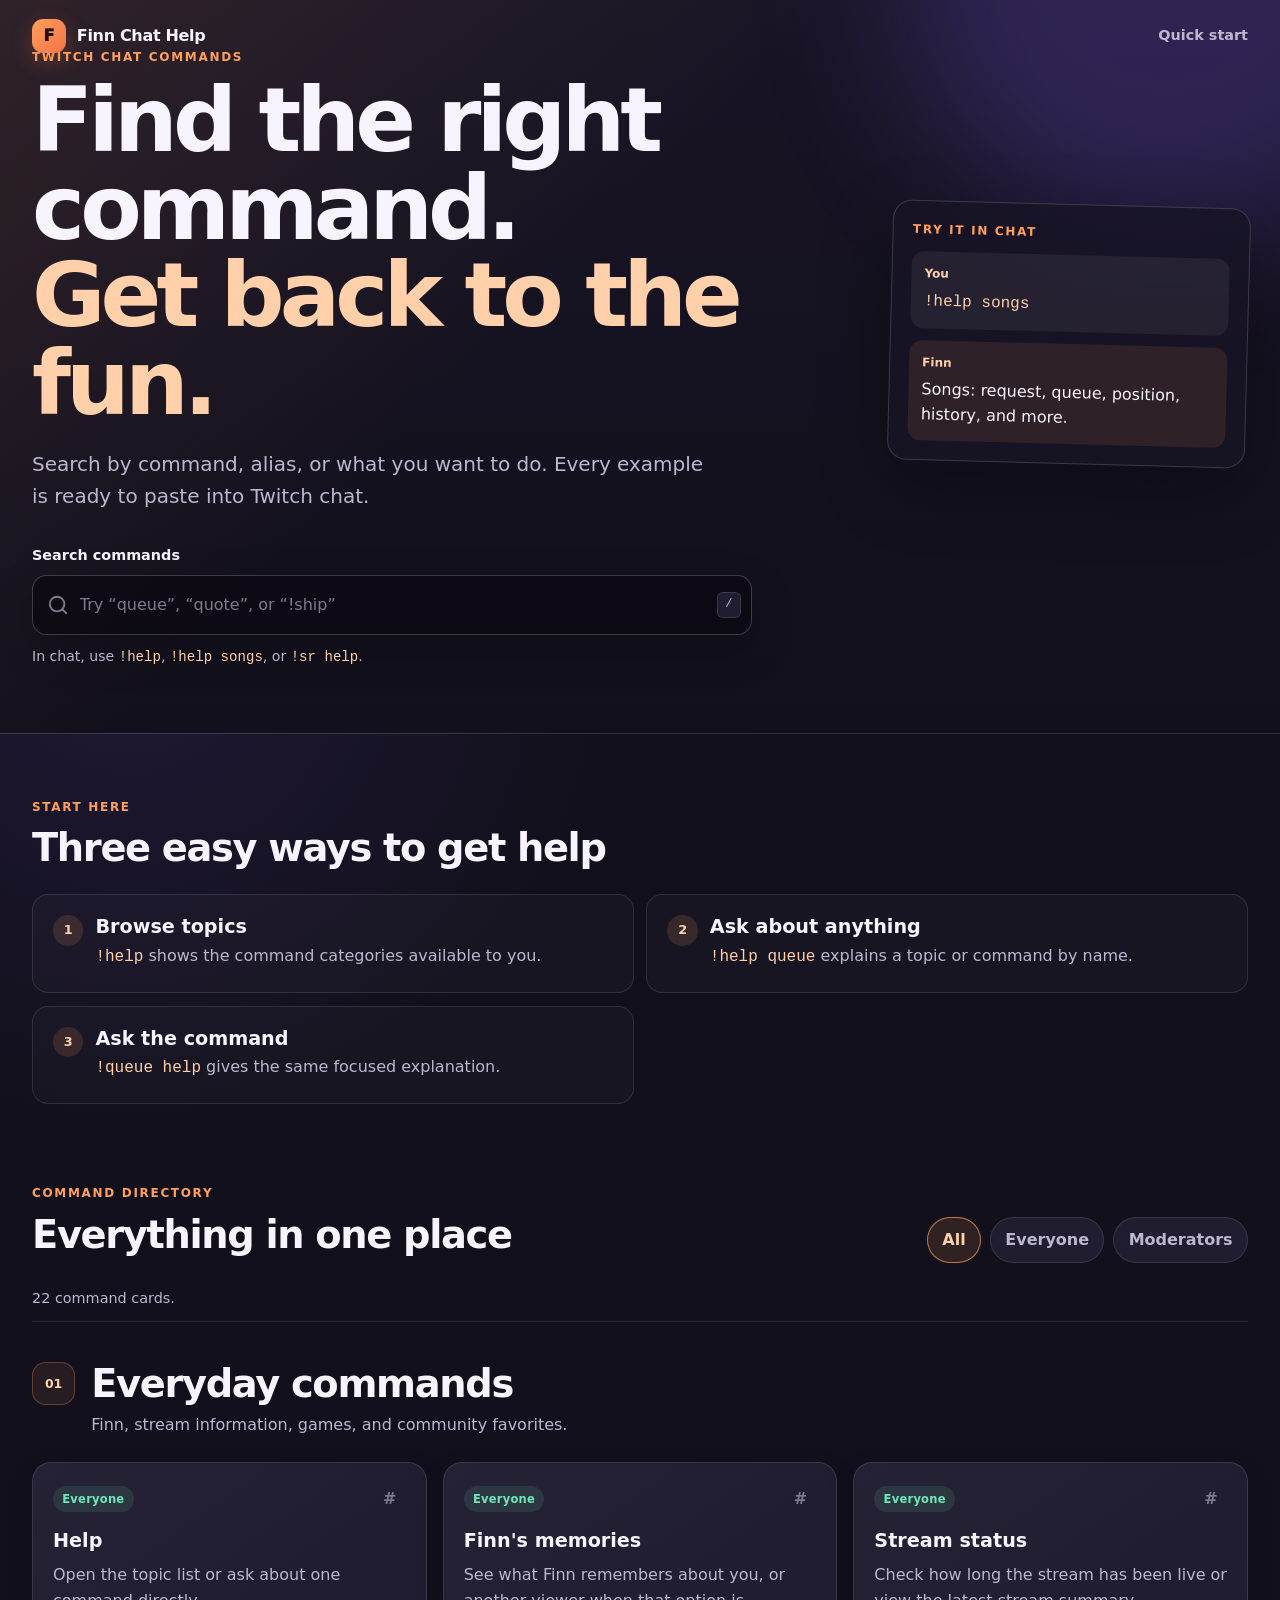
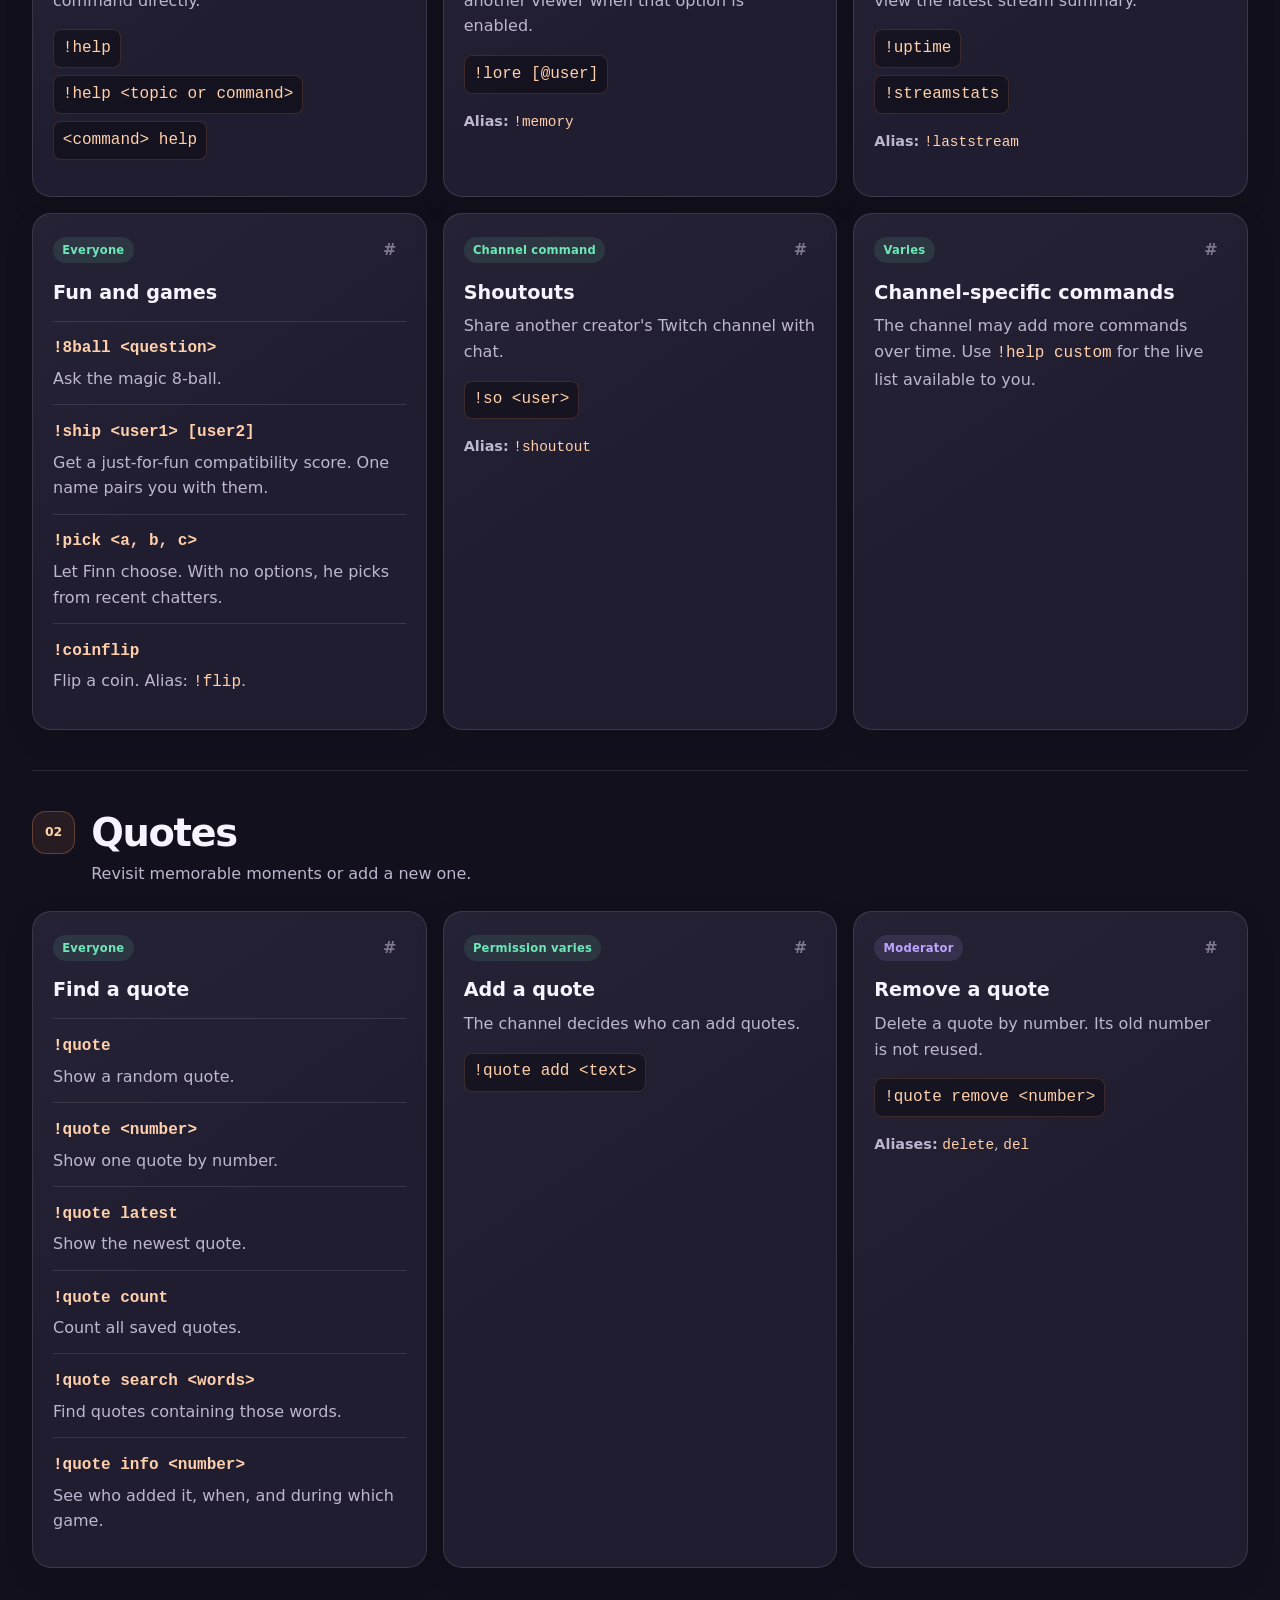
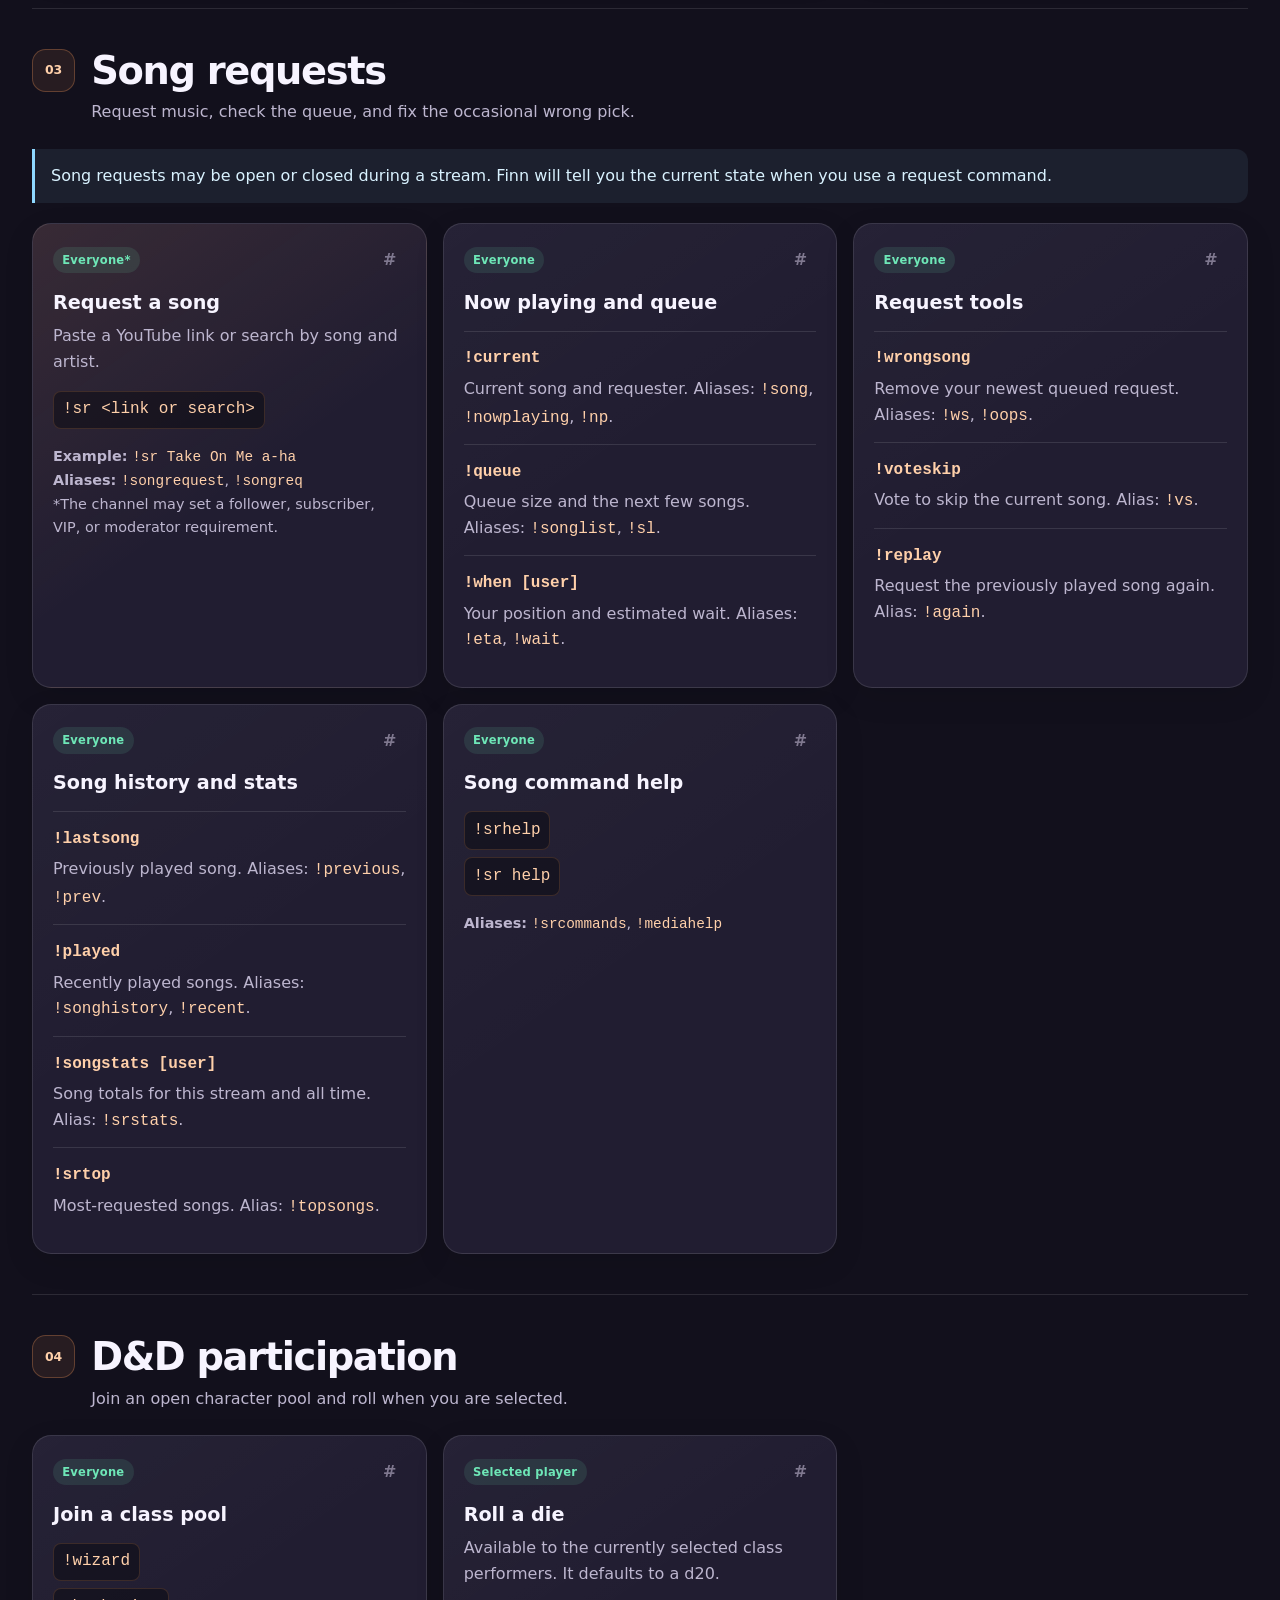
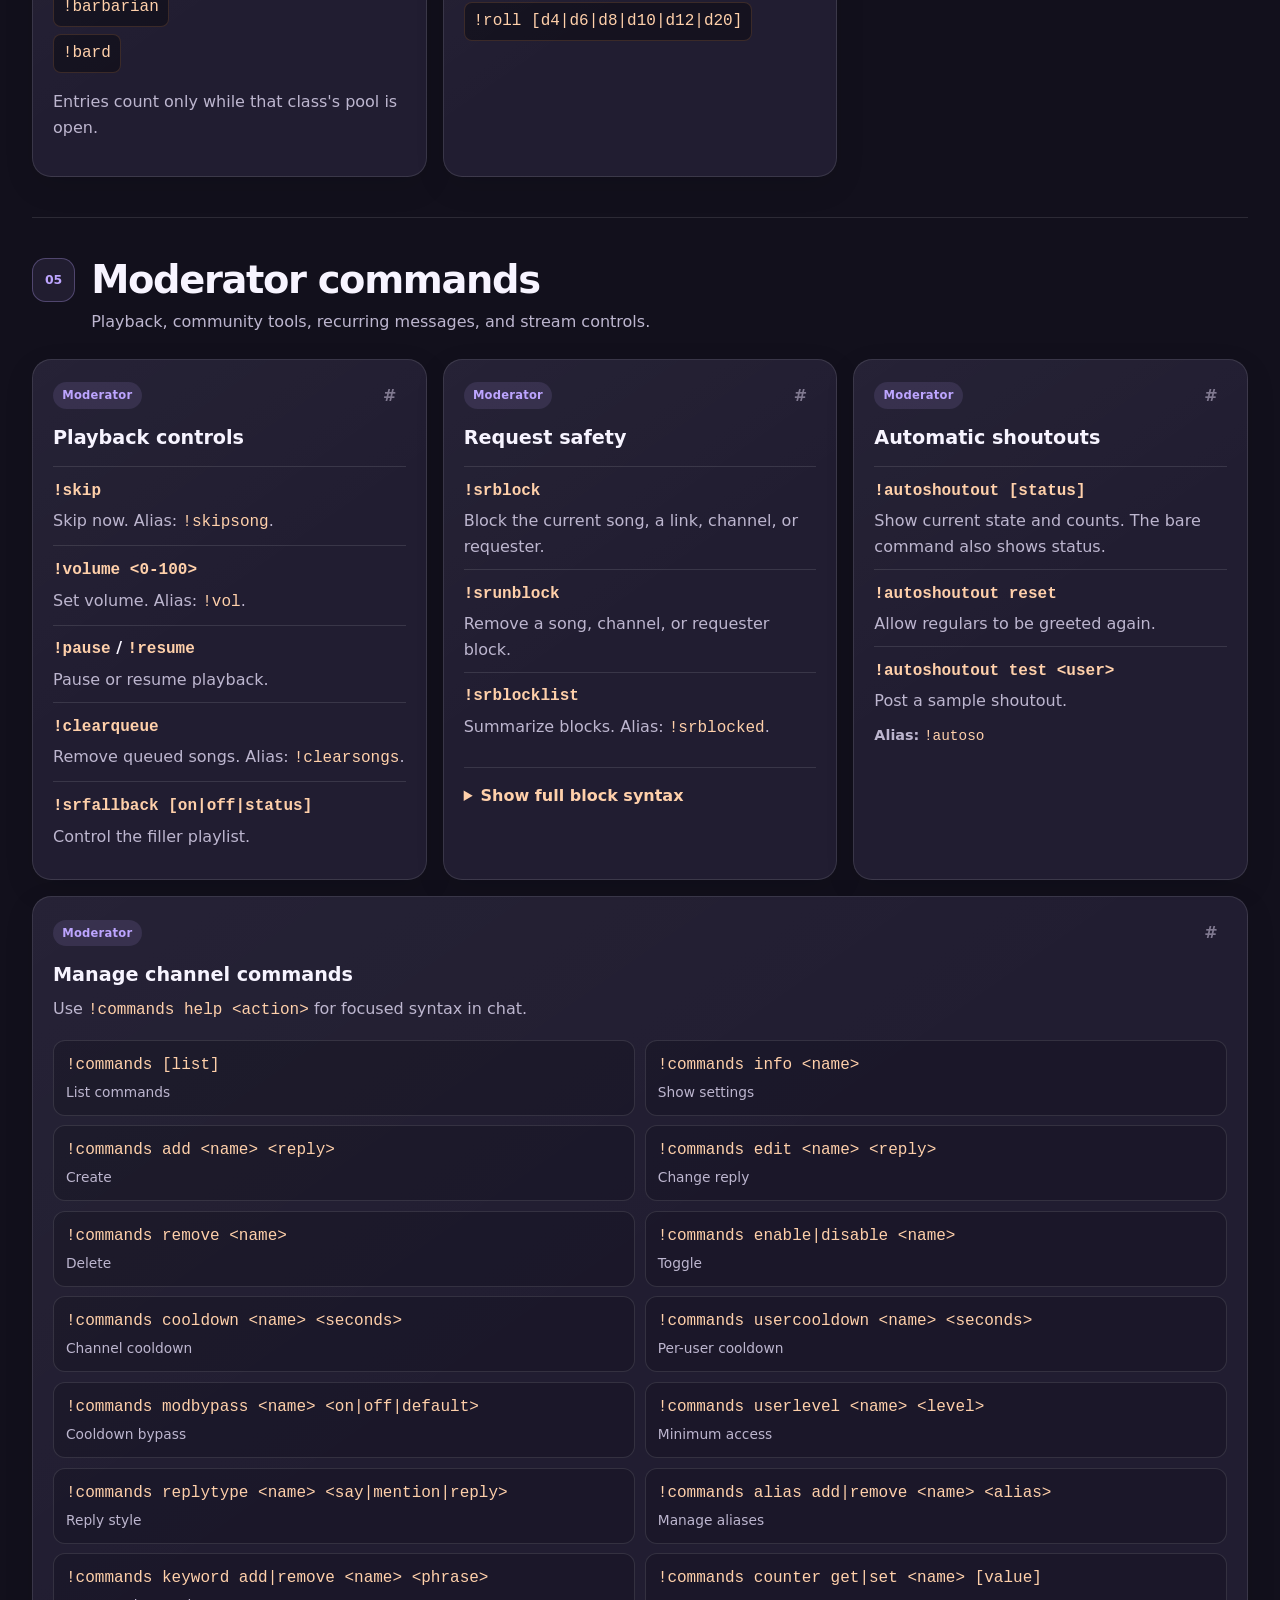
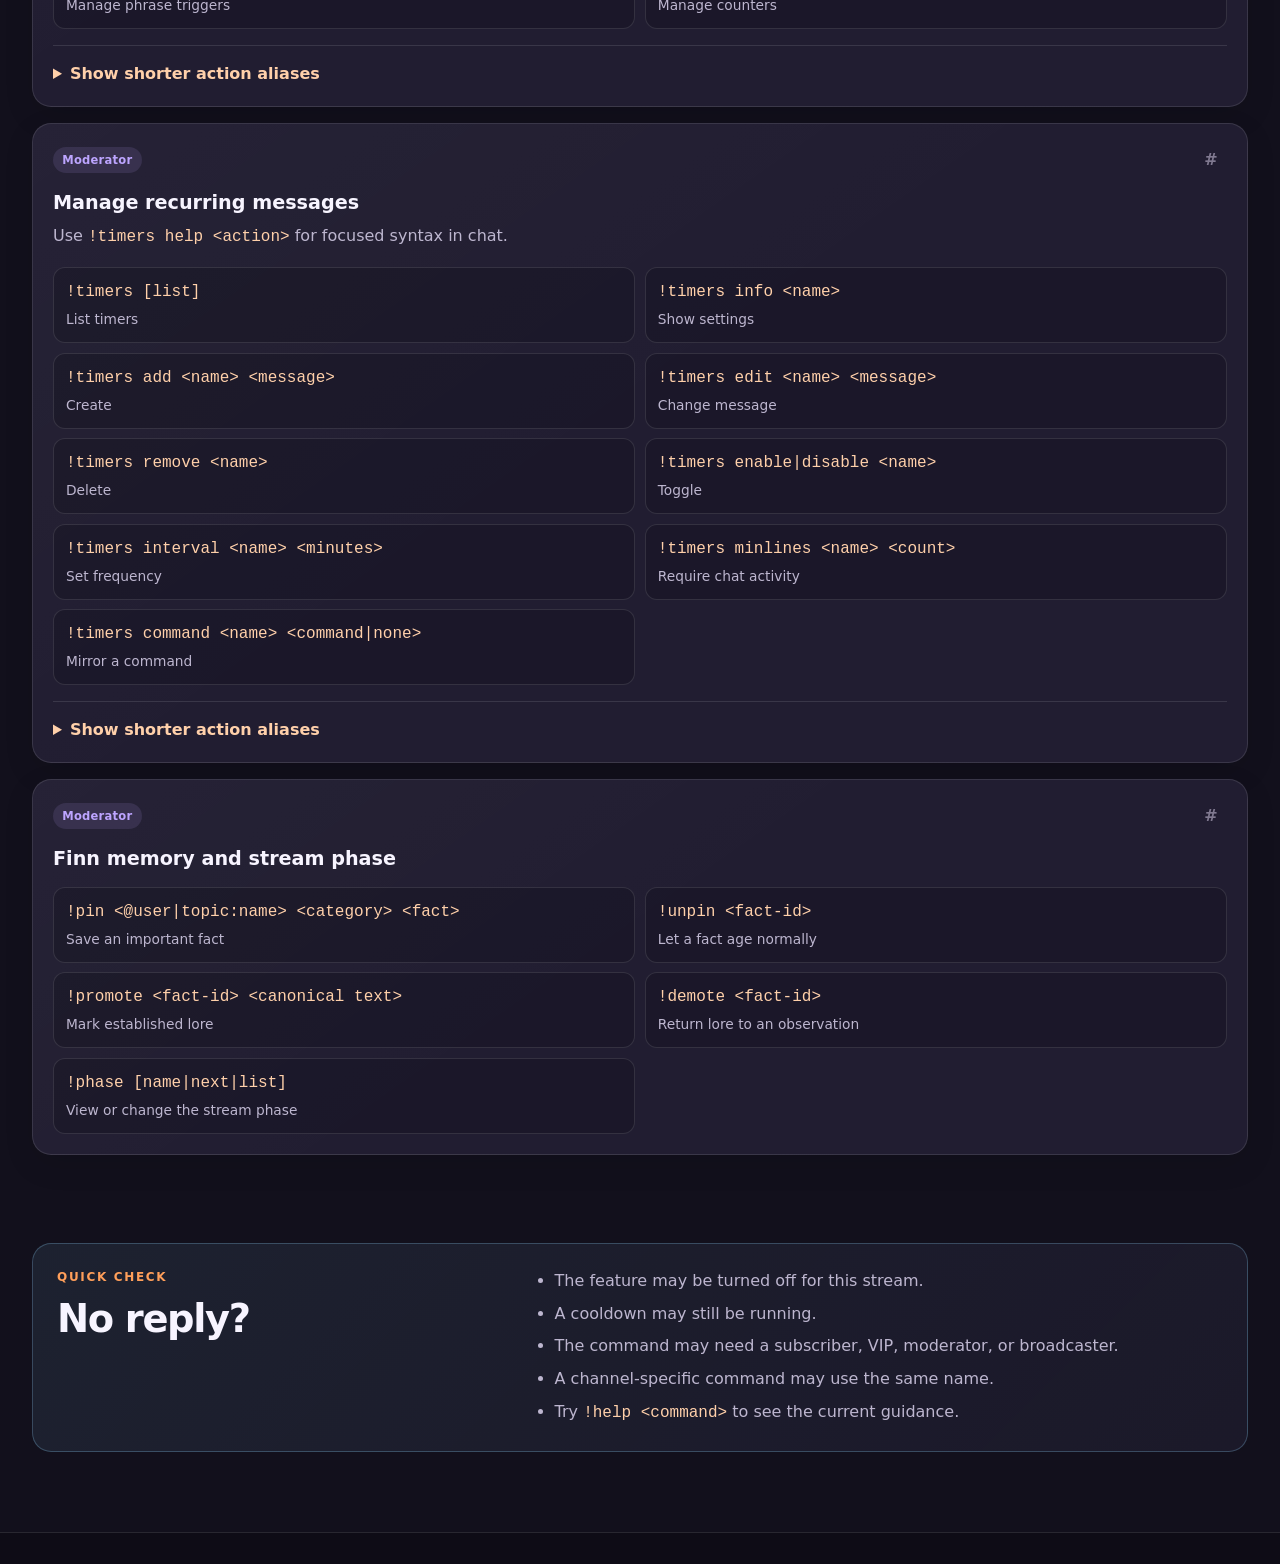
==== index.html @ 07a27120 "Launch public Finn chat help" ====
<!doctype html>
<html lang="en">
<head>
  <meta charset="utf-8">
  <meta name="viewport" content="width=device-width, initial-scale=1">
  <meta name="description" content="A friendly, searchable guide to Finn's Twitch chat commands.">
  <meta name="theme-color" content="#12101c">
  <meta name="referrer" content="no-referrer">
  <meta http-equiv="Content-Security-Policy" content="default-src 'self'; script-src 'self'; style-src 'self'; img-src 'self' data:; connect-src 'none'; font-src 'self'; object-src 'none'; base-uri 'none'; form-action 'none';">
  <title>Finn Chat Command Guide</title>
  <link rel="stylesheet" href="styles.css">
  <script src="app.js" defer></script>
</head>
<body>
  <a class="skip-link" href="#command-guide">Skip to the command guide</a>

  <header class="site-header">
    <div class="header-glow" aria-hidden="true"></div>
    <div class="shell hero">
      <nav class="topbar" aria-label="Primary navigation">
        <a class="brand" href="#top" aria-label="Finn Chat Help home">
          <span class="brand-mark" aria-hidden="true">F</span>
          <span>Finn Chat Help</span>
        </a>
        <a class="nav-link" href="#quick-start">Quick start</a>
      </nav>

      <div class="hero-copy" id="top">
        <p class="eyebrow">TWITCH CHAT COMMANDS</p>
        <h1>Find the right command.<br><span>Get back to the fun.</span></h1>
        <p class="hero-intro">
          Search by command, alias, or what you want to do. Every example is
          ready to paste into Twitch chat.
        </p>

        <div class="search-panel" role="search">
          <label for="command-search">Search commands</label>
          <div class="search-box">
            <svg aria-hidden="true" viewBox="0 0 24 24" width="22" height="22">
              <path d="m21 21-4.35-4.35m2.35-5.65a8 8 0 1 1-16 0 8 8 0 0 1 16 0Z"></path>
            </svg>
            <input
              id="command-search"
              type="search"
              autocomplete="off"
              spellcheck="false"
              placeholder="Try “queue”, “quote”, or “!ship”"
            >
            <kbd aria-hidden="true">/</kbd>
          </div>
          <p class="search-hint">
            In chat, use <code>!help</code>, <code>!help songs</code>, or
            <code>!sr help</code>.
          </p>
        </div>
      </div>

      <div class="hero-card" aria-label="Quick command example">
        <p class="hero-card-label">TRY IT IN CHAT</p>
        <div class="chat-bubble">
          <span class="chat-name">You</span>
          <code>!help songs</code>
        </div>
        <div class="chat-bubble bot">
          <span class="chat-name">Finn</span>
          <span>Songs: request, queue, position, history, and more.</span>
        </div>
      </div>
    </div>
  </header>

  <main id="command-guide" class="shell">
    <section class="quick-start" id="quick-start" aria-labelledby="quick-start-title">
      <div>
        <p class="section-kicker">START HERE</p>
        <h2 id="quick-start-title">Three easy ways to get help</h2>
      </div>
      <div class="quick-grid">
        <article>
          <span class="step">1</span>
          <h3>Browse topics</h3>
          <p><code>!help</code> shows the command categories available to you.</p>
        </article>
        <article>
          <span class="step">2</span>
          <h3>Ask about anything</h3>
          <p><code>!help queue</code> explains a topic or command by name.</p>
        </article>
        <article>
          <span class="step">3</span>
          <h3>Ask the command</h3>
          <p><code>!queue help</code> gives the same focused explanation.</p>
        </article>
      </div>
    </section>

    <section class="guide-toolbar" aria-labelledby="all-commands-title">
      <div>
        <p class="section-kicker">COMMAND DIRECTORY</p>
        <h2 id="all-commands-title">Everything in one place</h2>
      </div>
      <div class="filters" role="group" aria-label="Filter commands by access level">
        <button class="filter-button is-active" type="button" data-filter="all" aria-pressed="true">All</button>
        <button class="filter-button" type="button" data-filter="everyone" aria-pressed="false">Everyone</button>
        <button class="filter-button" type="button" data-filter="mod" aria-pressed="false">Moderators</button>
      </div>
    </section>

    <p id="result-status" class="result-status" aria-live="polite"></p>

    <div class="command-sections">
      <section class="command-section" aria-labelledby="everyday-title">
        <div class="section-heading">
          <span class="section-icon" aria-hidden="true">01</span>
          <div>
            <h2 id="everyday-title">Everyday commands</h2>
            <p>Finn, stream information, games, and community favorites.</p>
          </div>
        </div>

        <div class="card-grid">
          <article class="command-card" id="help" data-access="everyone">
            <div class="card-top">
              <span class="access everyone">Everyone</span>
              <a class="anchor-link" href="#help" aria-label="Link to Help commands">#</a>
            </div>
            <h3>Help</h3>
            <p>Open the topic list or ask about one command directly.</p>
            <div class="command-list">
              <code>!help</code>
              <code>!help &lt;topic or command&gt;</code>
              <code>&lt;command&gt; help</code>
            </div>
          </article>

          <article class="command-card" id="lore" data-access="everyone">
            <div class="card-top">
              <span class="access everyone">Everyone</span>
              <a class="anchor-link" href="#lore" aria-label="Link to Lore commands">#</a>
            </div>
            <h3>Finn's memories</h3>
            <p>See what Finn remembers about you, or another viewer when that option is enabled.</p>
            <div class="command-list">
              <code>!lore [@user]</code>
            </div>
            <p class="aliases"><strong>Alias:</strong> <code>!memory</code></p>
          </article>

          <article class="command-card" id="stream" data-access="everyone">
            <div class="card-top">
              <span class="access everyone">Everyone</span>
              <a class="anchor-link" href="#stream" aria-label="Link to Stream commands">#</a>
            </div>
            <h3>Stream status</h3>
            <p>Check how long the stream has been live or view the latest stream summary.</p>
            <div class="command-list">
              <code>!uptime</code>
              <code>!streamstats</code>
            </div>
            <p class="aliases"><strong>Alias:</strong> <code>!laststream</code></p>
          </article>

          <article class="command-card" id="fun" data-access="everyone">
            <div class="card-top">
              <span class="access everyone">Everyone</span>
              <a class="anchor-link" href="#fun" aria-label="Link to Fun commands">#</a>
            </div>
            <h3>Fun and games</h3>
            <dl class="command-details">
              <div>
                <dt><code>!8ball &lt;question&gt;</code></dt>
                <dd>Ask the magic 8-ball.</dd>
              </div>
              <div>
                <dt><code>!ship &lt;user1&gt; [user2]</code></dt>
                <dd>Get a just-for-fun compatibility score. One name pairs you with them.</dd>
              </div>
              <div>
                <dt><code>!pick &lt;a, b, c&gt;</code></dt>
                <dd>Let Finn choose. With no options, he picks from recent chatters.</dd>
              </div>
              <div>
                <dt><code>!coinflip</code></dt>
                <dd>Flip a coin. Alias: <code>!flip</code>.</dd>
              </div>
            </dl>
          </article>

          <article class="command-card" id="shoutouts" data-access="everyone">
            <div class="card-top">
              <span class="access everyone">Channel command</span>
              <a class="anchor-link" href="#shoutouts" aria-label="Link to Shoutout commands">#</a>
            </div>
            <h3>Shoutouts</h3>
            <p>Share another creator's Twitch channel with chat.</p>
            <div class="command-list">
              <code>!so &lt;user&gt;</code>
            </div>
            <p class="aliases"><strong>Alias:</strong> <code>!shoutout</code></p>
          </article>

          <article class="command-card" id="custom" data-access="everyone">
            <div class="card-top">
              <span class="access everyone">Varies</span>
              <a class="anchor-link" href="#custom" aria-label="Link to Custom commands">#</a>
            </div>
            <h3>Channel-specific commands</h3>
            <p>
              The channel may add more commands over time. Use
              <code>!help custom</code> for the live list available to you.
            </p>
          </article>
        </div>
      </section>

      <section class="command-section" aria-labelledby="quotes-title">
        <div class="section-heading">
          <span class="section-icon" aria-hidden="true">02</span>
          <div>
            <h2 id="quotes-title">Quotes</h2>
            <p>Revisit memorable moments or add a new one.</p>
          </div>
        </div>

        <div class="card-grid">
          <article class="command-card" id="quotes" data-access="everyone">
            <div class="card-top">
              <span class="access everyone">Everyone</span>
              <a class="anchor-link" href="#quotes" aria-label="Link to Quote commands">#</a>
            </div>
            <h3>Find a quote</h3>
            <dl class="command-details">
              <div>
                <dt><code>!quote</code></dt>
                <dd>Show a random quote.</dd>
              </div>
              <div>
                <dt><code>!quote &lt;number&gt;</code></dt>
                <dd>Show one quote by number.</dd>
              </div>
              <div>
                <dt><code>!quote latest</code></dt>
                <dd>Show the newest quote.</dd>
              </div>
              <div>
                <dt><code>!quote count</code></dt>
                <dd>Count all saved quotes.</dd>
              </div>
              <div>
                <dt><code>!quote search &lt;words&gt;</code></dt>
                <dd>Find quotes containing those words.</dd>
              </div>
              <div>
                <dt><code>!quote info &lt;number&gt;</code></dt>
                <dd>See who added it, when, and during which game.</dd>
              </div>
            </dl>
          </article>

          <article class="command-card" id="quote-add" data-access="everyone">
            <div class="card-top">
              <span class="access everyone">Permission varies</span>
              <a class="anchor-link" href="#quote-add" aria-label="Link to Add quote command">#</a>
            </div>
            <h3>Add a quote</h3>
            <p>The channel decides who can add quotes.</p>
            <div class="command-list">
              <code>!quote add &lt;text&gt;</code>
            </div>
          </article>

          <article class="command-card" id="quote-moderation" data-access="mod">
            <div class="card-top">
              <span class="access mod">Moderator</span>
              <a class="anchor-link" href="#quote-moderation" aria-label="Link to Quote moderation commands">#</a>
            </div>
            <h3>Remove a quote</h3>
            <p>Delete a quote by number. Its old number is not reused.</p>
            <div class="command-list">
              <code>!quote remove &lt;number&gt;</code>
            </div>
            <p class="aliases"><strong>Aliases:</strong> <code>delete</code>, <code>del</code></p>
          </article>
        </div>
      </section>

      <section class="command-section" aria-labelledby="songs-title">
        <div class="section-heading">
          <span class="section-icon" aria-hidden="true">03</span>
          <div>
            <h2 id="songs-title">Song requests</h2>
            <p>Request music, check the queue, and fix the occasional wrong pick.</p>
          </div>
        </div>

        <div class="notice">
          Song requests may be open or closed during a stream. Finn will tell you
          the current state when you use a request command.
        </div>

        <div class="card-grid">
          <article class="command-card featured" id="song-requests" data-access="everyone">
            <div class="card-top">
              <span class="access everyone">Everyone*</span>
              <a class="anchor-link" href="#song-requests" aria-label="Link to Song request commands">#</a>
            </div>
            <h3>Request a song</h3>
            <p>Paste a YouTube link or search by song and artist.</p>
            <div class="command-list">
              <code>!sr &lt;link or search&gt;</code>
            </div>
            <p class="example"><strong>Example:</strong> <code>!sr Take On Me a-ha</code></p>
            <p class="aliases">
              <strong>Aliases:</strong> <code>!songrequest</code>, <code>!songreq</code>
            </p>
            <p class="fine-print">*The channel may set a follower, subscriber, VIP, or moderator requirement.</p>
          </article>

          <article class="command-card" id="music-status" data-access="everyone">
            <div class="card-top">
              <span class="access everyone">Everyone</span>
              <a class="anchor-link" href="#music-status" aria-label="Link to Music status commands">#</a>
            </div>
            <h3>Now playing and queue</h3>
            <dl class="command-details">
              <div>
                <dt><code>!current</code></dt>
                <dd>Current song and requester. Aliases: <code>!song</code>, <code>!nowplaying</code>, <code>!np</code>.</dd>
              </div>
              <div>
                <dt><code>!queue</code></dt>
                <dd>Queue size and the next few songs. Aliases: <code>!songlist</code>, <code>!sl</code>.</dd>
              </div>
              <div>
                <dt><code>!when [user]</code></dt>
                <dd>Your position and estimated wait. Aliases: <code>!eta</code>, <code>!wait</code>.</dd>
              </div>
            </dl>
          </article>

          <article class="command-card" id="request-tools" data-access="everyone">
            <div class="card-top">
              <span class="access everyone">Everyone</span>
              <a class="anchor-link" href="#request-tools" aria-label="Link to Song request tools">#</a>
            </div>
            <h3>Request tools</h3>
            <dl class="command-details">
              <div>
                <dt><code>!wrongsong</code></dt>
                <dd>Remove your newest queued request. Aliases: <code>!ws</code>, <code>!oops</code>.</dd>
              </div>
              <div>
                <dt><code>!voteskip</code></dt>
                <dd>Vote to skip the current song. Alias: <code>!vs</code>.</dd>
              </div>
              <div>
                <dt><code>!replay</code></dt>
                <dd>Request the previously played song again. Alias: <code>!again</code>.</dd>
              </div>
            </dl>
          </article>

          <article class="command-card" id="song-history" data-access="everyone">
            <div class="card-top">
              <span class="access everyone">Everyone</span>
              <a class="anchor-link" href="#song-history" aria-label="Link to Song history commands">#</a>
            </div>
            <h3>Song history and stats</h3>
            <dl class="command-details">
              <div>
                <dt><code>!lastsong</code></dt>
                <dd>Previously played song. Aliases: <code>!previous</code>, <code>!prev</code>.</dd>
              </div>
              <div>
                <dt><code>!played</code></dt>
                <dd>Recently played songs. Aliases: <code>!songhistory</code>, <code>!recent</code>.</dd>
              </div>
              <div>
                <dt><code>!songstats [user]</code></dt>
                <dd>Song totals for this stream and all time. Alias: <code>!srstats</code>.</dd>
              </div>
              <div>
                <dt><code>!srtop</code></dt>
                <dd>Most-requested songs. Alias: <code>!topsongs</code>.</dd>
              </div>
            </dl>
          </article>

          <article class="command-card" id="song-help" data-access="everyone">
            <div class="card-top">
              <span class="access everyone">Everyone</span>
              <a class="anchor-link" href="#song-help" aria-label="Link to Song help commands">#</a>
            </div>
            <h3>Song command help</h3>
            <div class="command-list">
              <code>!srhelp</code>
              <code>!sr help</code>
            </div>
            <p class="aliases">
              <strong>Aliases:</strong> <code>!srcommands</code>, <code>!mediahelp</code>
            </p>
          </article>
        </div>
      </section>

      <section class="command-section" aria-labelledby="dnd-title">
        <div class="section-heading">
          <span class="section-icon" aria-hidden="true">04</span>
          <div>
            <h2 id="dnd-title">D&amp;D participation</h2>
            <p>Join an open character pool and roll when you are selected.</p>
          </div>
        </div>

        <div class="card-grid">
          <article class="command-card" id="dnd" data-access="everyone">
            <div class="card-top">
              <span class="access everyone">Everyone</span>
              <a class="anchor-link" href="#dnd" aria-label="Link to D and D commands">#</a>
            </div>
            <h3>Join a class pool</h3>
            <div class="command-list">
              <code>!wizard</code>
              <code>!barbarian</code>
              <code>!bard</code>
            </div>
            <p>Entries count only while that class's pool is open.</p>
          </article>

          <article class="command-card" id="roll" data-access="everyone">
            <div class="card-top">
              <span class="access everyone">Selected player</span>
              <a class="anchor-link" href="#roll" aria-label="Link to Roll command">#</a>
            </div>
            <h3>Roll a die</h3>
            <p>Available to the currently selected class performers. It defaults to a d20.</p>
            <div class="command-list">
              <code>!roll [d4|d6|d8|d10|d12|d20]</code>
            </div>
          </article>
        </div>
      </section>

      <section class="command-section mod-section" aria-labelledby="moderator-title">
        <div class="section-heading">
          <span class="section-icon" aria-hidden="true">05</span>
          <div>
            <h2 id="moderator-title">Moderator commands</h2>
            <p>Playback, community tools, recurring messages, and stream controls.</p>
          </div>
        </div>

        <div class="card-grid">
          <article class="command-card" id="media-moderation" data-access="mod">
            <div class="card-top">
              <span class="access mod">Moderator</span>
              <a class="anchor-link" href="#media-moderation" aria-label="Link to Media moderation commands">#</a>
            </div>
            <h3>Playback controls</h3>
            <dl class="command-details compact">
              <div><dt><code>!skip</code></dt><dd>Skip now. Alias: <code>!skipsong</code>.</dd></div>
              <div><dt><code>!volume &lt;0-100&gt;</code></dt><dd>Set volume. Alias: <code>!vol</code>.</dd></div>
              <div><dt><code>!pause</code> / <code>!resume</code></dt><dd>Pause or resume playback.</dd></div>
              <div><dt><code>!clearqueue</code></dt><dd>Remove queued songs. Alias: <code>!clearsongs</code>.</dd></div>
              <div><dt><code>!srfallback [on|off|status]</code></dt><dd>Control the filler playlist.</dd></div>
            </dl>
          </article>

          <article class="command-card" id="request-moderation" data-access="mod">
            <div class="card-top">
              <span class="access mod">Moderator</span>
              <a class="anchor-link" href="#request-moderation" aria-label="Link to Request moderation commands">#</a>
            </div>
            <h3>Request safety</h3>
            <dl class="command-details compact">
              <div><dt><code>!srblock</code></dt><dd>Block the current song, a link, channel, or requester.</dd></div>
              <div><dt><code>!srunblock</code></dt><dd>Remove a song, channel, or requester block.</dd></div>
              <div><dt><code>!srblocklist</code></dt><dd>Summarize blocks. Alias: <code>!srblocked</code>.</dd></div>
            </dl>
            <details>
              <summary>Show full block syntax</summary>
              <div class="details-body command-list">
                <code>!srblock [channel | user &lt;name&gt; | &lt;link&gt;]</code>
                <code>!srunblock [user &lt;name&gt; | channel &lt;name&gt; | &lt;link&gt;]</code>
              </div>
            </details>
          </article>

          <article class="command-card" id="auto-shoutout" data-access="mod">
            <div class="card-top">
              <span class="access mod">Moderator</span>
              <a class="anchor-link" href="#auto-shoutout" aria-label="Link to Automatic shoutout commands">#</a>
            </div>
            <h3>Automatic shoutouts</h3>
            <dl class="command-details compact">
              <div><dt><code>!autoshoutout [status]</code></dt><dd>Show current state and counts. The bare command also shows status.</dd></div>
              <div><dt><code>!autoshoutout reset</code></dt><dd>Allow regulars to be greeted again.</dd></div>
              <div><dt><code>!autoshoutout test &lt;user&gt;</code></dt><dd>Post a sample shoutout.</dd></div>
            </dl>
            <p class="aliases"><strong>Alias:</strong> <code>!autoso</code></p>
          </article>

          <article class="command-card wide" id="command-management" data-access="mod">
            <div class="card-top">
              <span class="access mod">Moderator</span>
              <a class="anchor-link" href="#command-management" aria-label="Link to Custom command management">#</a>
            </div>
            <h3>Manage channel commands</h3>
            <p>Use <code>!commands help &lt;action&gt;</code> for focused syntax in chat.</p>
            <div class="subcommand-grid">
              <div><code>!commands [list]</code><span>List commands</span></div>
              <div><code>!commands info &lt;name&gt;</code><span>Show settings</span></div>
              <div><code>!commands add &lt;name&gt; &lt;reply&gt;</code><span>Create</span></div>
              <div><code>!commands edit &lt;name&gt; &lt;reply&gt;</code><span>Change reply</span></div>
              <div><code>!commands remove &lt;name&gt;</code><span>Delete</span></div>
              <div><code>!commands enable|disable &lt;name&gt;</code><span>Toggle</span></div>
              <div><code>!commands cooldown &lt;name&gt; &lt;seconds&gt;</code><span>Channel cooldown</span></div>
              <div><code>!commands usercooldown &lt;name&gt; &lt;seconds&gt;</code><span>Per-user cooldown</span></div>
              <div><code>!commands modbypass &lt;name&gt; &lt;on|off|default&gt;</code><span>Cooldown bypass</span></div>
              <div><code>!commands userlevel &lt;name&gt; &lt;level&gt;</code><span>Minimum access</span></div>
              <div><code>!commands replytype &lt;name&gt; &lt;say|mention|reply&gt;</code><span>Reply style</span></div>
              <div><code>!commands alias add|remove &lt;name&gt; &lt;alias&gt;</code><span>Manage aliases</span></div>
              <div><code>!commands keyword add|remove &lt;name&gt; &lt;phrase&gt;</code><span>Manage phrase triggers</span></div>
              <div><code>!commands counter get|set &lt;name&gt; [value]</code><span>Manage counters</span></div>
            </div>
            <details>
              <summary>Show shorter action aliases</summary>
              <div class="details-body">
                <p><code>remove</code>: <code>rm</code>, <code>delete</code></p>
                <p><code>cooldown</code>: <code>cd</code></p>
                <p><code>usercooldown</code>: <code>ucd</code>, <code>usercd</code></p>
                <p><code>modbypass</code>: <code>modskip</code></p>
                <p><code>userlevel</code>: <code>level</code></p>
                <p><code>replytype</code>: <code>reply</code></p>
                <p><code>alias</code>: <code>aliases</code></p>
                <p><code>keyword</code>: <code>keywords</code></p>
                <p><code>counter</code>: <code>counters</code></p>
                <p>Inside <code>alias</code> and <code>keyword</code>, <code>remove</code> also accepts <code>rm</code>.</p>
              </div>
            </details>
          </article>

          <article class="command-card wide" id="timers" data-access="mod">
            <div class="card-top">
              <span class="access mod">Moderator</span>
              <a class="anchor-link" href="#timers" aria-label="Link to Timer management commands">#</a>
            </div>
            <h3>Manage recurring messages</h3>
            <p>Use <code>!timers help &lt;action&gt;</code> for focused syntax in chat.</p>
            <div class="subcommand-grid">
              <div><code>!timers [list]</code><span>List timers</span></div>
              <div><code>!timers info &lt;name&gt;</code><span>Show settings</span></div>
              <div><code>!timers add &lt;name&gt; &lt;message&gt;</code><span>Create</span></div>
              <div><code>!timers edit &lt;name&gt; &lt;message&gt;</code><span>Change message</span></div>
              <div><code>!timers remove &lt;name&gt;</code><span>Delete</span></div>
              <div><code>!timers enable|disable &lt;name&gt;</code><span>Toggle</span></div>
              <div><code>!timers interval &lt;name&gt; &lt;minutes&gt;</code><span>Set frequency</span></div>
              <div><code>!timers minlines &lt;name&gt; &lt;count&gt;</code><span>Require chat activity</span></div>
              <div><code>!timers command &lt;name&gt; &lt;command|none&gt;</code><span>Mirror a command</span></div>
            </div>
            <details>
              <summary>Show shorter action aliases</summary>
              <div class="details-body">
                <p><code>remove</code>: <code>rm</code>, <code>delete</code></p>
                <p><code>interval</code>: <code>int</code></p>
                <p><code>minlines</code>: <code>minline</code></p>
                <p><code>command</code>: <code>cmd</code></p>
                <p>To stop mirroring a command, use <code>none</code>, <code>off</code>, <code>clear</code>, or <code>message</code>.</p>
              </div>
            </details>
          </article>

          <article class="command-card wide" id="stream-tools" data-access="mod">
            <div class="card-top">
              <span class="access mod">Moderator</span>
              <a class="anchor-link" href="#stream-tools" aria-label="Link to Stream management commands">#</a>
            </div>
            <h3>Finn memory and stream phase</h3>
            <div class="subcommand-grid">
              <div><code>!pin &lt;@user|topic:name&gt; &lt;category&gt; &lt;fact&gt;</code><span>Save an important fact</span></div>
              <div><code>!unpin &lt;fact-id&gt;</code><span>Let a fact age normally</span></div>
              <div><code>!promote &lt;fact-id&gt; &lt;canonical text&gt;</code><span>Mark established lore</span></div>
              <div><code>!demote &lt;fact-id&gt;</code><span>Return lore to an observation</span></div>
              <div><code>!phase [name|next|list]</code><span>View or change the stream phase</span></div>
            </div>
          </article>
        </div>
      </section>
    </div>

    <section class="troubleshooting" id="troubleshooting" aria-labelledby="troubleshooting-title">
      <div>
        <p class="section-kicker">QUICK CHECK</p>
        <h2 id="troubleshooting-title">No reply?</h2>
      </div>
      <ul>
        <li>The feature may be turned off for this stream.</li>
        <li>A cooldown may still be running.</li>
        <li>The command may need a subscriber, VIP, moderator, or broadcaster.</li>
        <li>A channel-specific command may use the same name.</li>
        <li>Try <code>!help &lt;command&gt;</code> to see the current guidance.</li>
      </ul>
    </section>

    <section class="no-results" id="no-results" hidden>
      <h2>No matching commands</h2>
      <p>Try a shorter word, an alias, or clear the current filters.</p>
      <button id="clear-search" type="button">Clear search and filters</button>
    </section>
  </main>

  <footer>
    <div class="shell footer-inner">
      <div>
        <strong>Finn Chat Help</strong>
        <p>A friendly guide for stream chat.</p>
      </div>
      <a href="#top">Back to top <span aria-hidden="true">↑</span></a>
    </div>
  </footer>
</body>
</html>
---- styles.css ----
:root {
  color-scheme: dark;
  --bg: #12101c;
  --bg-soft: #191625;
  --panel: #211d31;
  --panel-raised: #28223b;
  --text: #f7f4ff;
  --muted: #bdb6cf;
  --faint: #807990;
  --accent: #ff9f5a;
  --accent-light: #ffd0aa;
  --accent-dark: #9b4f20;
  --purple: #bda5ff;
  --green: #6ee7b7;
  --blue: #8ed8ff;
  --border: rgba(255, 255, 255, 0.11);
  --focus: #fcd34d;
  --shadow: 0 24px 70px rgba(0, 0, 0, 0.3);
  --radius: 1.2rem;
  --shell: 76rem;
}

* {
  box-sizing: border-box;
}

html {
  scroll-behavior: smooth;
  scroll-padding-top: 1.25rem;
}

body {
  margin: 0;
  background:
    radial-gradient(circle at 10% 8%, rgba(139, 92, 246, 0.11), transparent 30rem),
    var(--bg);
  color: var(--text);
  font-family:
    Inter, ui-sans-serif, system-ui, -apple-system, BlinkMacSystemFont, "Segoe UI",
    sans-serif;
  font-size: 1rem;
  line-height: 1.6;
}

a {
  color: inherit;
}

button,
input {
  font: inherit;
}

code,
kbd {
  font-family: "Cascadia Code", "SFMono-Regular", Consolas, monospace;
}

code {
  color: var(--accent-light);
}

.shell {
  width: min(calc(100% - 2rem), var(--shell));
  margin-inline: auto;
}

.skip-link {
  position: fixed;
  top: 0.75rem;
  left: 0.75rem;
  z-index: 100;
  padding: 0.65rem 0.9rem;
  border-radius: 0.6rem;
  background: var(--focus);
  color: #17120a;
  font-weight: 800;
  transform: translateY(-200%);
  transition: transform 140ms ease;
}

.skip-link:focus {
  transform: translateY(0);
}

:focus-visible {
  outline: 3px solid var(--focus);
  outline-offset: 3px;
}

.site-header {
  position: relative;
  overflow: hidden;
  border-bottom: 1px solid var(--border);
  background:
    linear-gradient(135deg, rgba(255, 159, 90, 0.1), transparent 42%),
    linear-gradient(180deg, #181425, #12101c);
}

.header-glow {
  position: absolute;
  width: 34rem;
  height: 34rem;
  top: -19rem;
  right: -10rem;
  border-radius: 50%;
  background: rgba(139, 92, 246, 0.22);
  filter: blur(70px);
  pointer-events: none;
}

.hero {
  position: relative;
  padding-bottom: 4.5rem;
}

.topbar {
  display: flex;
  align-items: center;
  justify-content: space-between;
  padding-block: 1.2rem;
}

.brand {
  display: inline-flex;
  align-items: center;
  gap: 0.7rem;
  color: var(--text);
  font-weight: 850;
  letter-spacing: -0.02em;
  text-decoration: none;
}

.brand-mark {
  display: grid;
  width: 2.1rem;
  height: 2.1rem;
  place-items: center;
  border-radius: 0.7rem;
  background: linear-gradient(135deg, var(--accent), #f47448);
  color: #241207;
  font-weight: 950;
  box-shadow: 0 8px 22px rgba(255, 126, 66, 0.25);
}

.nav-link {
  color: var(--muted);
  font-size: 0.9rem;
  font-weight: 700;
  text-decoration: none;
}

.nav-link:hover {
  color: var(--text);
}

.hero-copy {
  max-width: 50rem;
  padding-top: 3rem;
}

.eyebrow,
.section-kicker,
.hero-card-label {
  margin: 0 0 0.6rem;
  color: var(--accent);
  font-size: 0.75rem;
  font-weight: 850;
  letter-spacing: 0.14em;
}

h1,
h2,
h3,
p {
  margin-top: 0;
}

h1 {
  max-width: 15ch;
  margin-bottom: 1.25rem;
  font-size: clamp(2.6rem, 9vw, 5.6rem);
  line-height: 0.98;
  letter-spacing: -0.055em;
}

h1 span {
  color: var(--accent-light);
}

h2 {
  margin-bottom: 0.4rem;
  font-size: clamp(1.65rem, 4vw, 2.4rem);
  line-height: 1.15;
  letter-spacing: -0.035em;
}

h3 {
  margin-bottom: 0.55rem;
  font-size: 1.2rem;
  line-height: 1.25;
}

.hero-intro {
  max-width: 42rem;
  margin-bottom: 2rem;
  color: var(--muted);
  font-size: clamp(1.05rem, 2.5vw, 1.25rem);
}

.search-panel {
  max-width: 45rem;
}

.search-panel label {
  display: block;
  margin-bottom: 0.5rem;
  color: var(--text);
  font-size: 0.9rem;
  font-weight: 750;
}

.search-box {
  display: flex;
  align-items: center;
  gap: 0.7rem;
  padding: 0.25rem 0.65rem 0.25rem 0.85rem;
  border: 1px solid rgba(255, 255, 255, 0.2);
  border-radius: 0.9rem;
  background: rgba(10, 8, 17, 0.7);
  box-shadow: 0 15px 40px rgba(0, 0, 0, 0.22);
}

.search-box:focus-within {
  border-color: var(--accent);
  box-shadow: 0 0 0 3px rgba(255, 159, 90, 0.16);
}

.search-box svg {
  flex: 0 0 auto;
  fill: none;
  stroke: var(--faint);
  stroke-linecap: round;
  stroke-width: 2;
}

.search-box input {
  min-width: 0;
  flex: 1;
  padding: 0.75rem 0;
  border: 0;
  outline: 0;
  background: transparent;
  color: var(--text);
}

.search-box input::placeholder {
  color: var(--faint);
}

.search-box kbd {
  display: none;
  padding: 0.15rem 0.45rem;
  border: 1px solid var(--border);
  border-radius: 0.35rem;
  background: var(--panel);
  color: var(--muted);
  font-size: 0.75rem;
}

.search-hint {
  margin: 0.65rem 0 0;
  color: var(--muted);
  font-size: 0.88rem;
}

.hero-card {
  display: none;
}

.quick-start {
  padding-block: 4rem 2rem;
}

.quick-grid {
  display: grid;
  gap: 0.8rem;
  margin-top: 1.5rem;
}

.quick-grid article {
  position: relative;
  padding: 1.25rem 1.25rem 1.15rem 3.9rem;
  border: 1px solid var(--border);
  border-radius: 1rem;
  background: rgba(255, 255, 255, 0.025);
}

.quick-grid h3,
.quick-grid p {
  margin-bottom: 0.2rem;
}

.quick-grid p {
  color: var(--muted);
}

.step {
  position: absolute;
  top: 1.25rem;
  left: 1.25rem;
  display: grid;
  width: 1.9rem;
  height: 1.9rem;
  place-items: center;
  border-radius: 50%;
  background: rgba(255, 159, 90, 0.14);
  color: var(--accent-light);
  font-size: 0.8rem;
  font-weight: 850;
}

.guide-toolbar {
  display: flex;
  flex-direction: column;
  gap: 1.25rem;
  padding-block: 3rem 1.5rem;
}

.filters {
  display: flex;
  flex-wrap: wrap;
  gap: 0.55rem;
}

.filter-button,
#clear-search {
  padding: 0.58rem 0.9rem;
  border: 1px solid var(--border);
  border-radius: 999px;
  background: var(--panel);
  color: var(--muted);
  cursor: pointer;
  font-weight: 750;
}

.filter-button:hover,
.filter-button.is-active,
#clear-search:hover {
  border-color: rgba(255, 159, 90, 0.7);
  background: rgba(255, 159, 90, 0.13);
  color: var(--accent-light);
}

.result-status {
  min-height: 1.6rem;
  margin-bottom: 0.5rem;
  color: var(--muted);
  font-size: 0.9rem;
}

.command-section {
  padding-block: 2.5rem;
  border-top: 1px solid var(--border);
}

.section-heading {
  display: flex;
  align-items: flex-start;
  gap: 1rem;
  margin-bottom: 1.5rem;
}

.section-heading p {
  margin-bottom: 0;
  color: var(--muted);
}

.section-icon {
  display: grid;
  width: 2.7rem;
  height: 2.7rem;
  flex: 0 0 auto;
  place-items: center;
  border: 1px solid rgba(255, 159, 90, 0.28);
  border-radius: 0.85rem;
  background: rgba(255, 159, 90, 0.09);
  color: var(--accent-light);
  font-size: 0.78rem;
  font-weight: 850;
}

.card-grid {
  display: grid;
  gap: 1rem;
}

.command-card {
  min-width: 0;
  padding: 1.25rem;
  border: 1px solid var(--border);
  border-radius: var(--radius);
  background:
    linear-gradient(145deg, rgba(255, 255, 255, 0.025), transparent 50%),
    var(--panel);
  box-shadow: 0 10px 30px rgba(0, 0, 0, 0.1);
}

.command-card:target {
  border-color: var(--accent);
  box-shadow: 0 0 0 4px rgba(255, 159, 90, 0.13), var(--shadow);
}

.command-card.featured {
  background:
    linear-gradient(145deg, rgba(255, 159, 90, 0.1), transparent 55%),
    var(--panel);
}

.command-card p {
  color: var(--muted);
}

.card-top {
  display: flex;
  align-items: center;
  justify-content: space-between;
  margin-bottom: 0.9rem;
}

.access {
  display: inline-flex;
  align-items: center;
  padding: 0.25rem 0.58rem;
  border-radius: 999px;
  font-size: 0.72rem;
  font-weight: 850;
  letter-spacing: 0.02em;
}

.access.everyone {
  background: rgba(110, 231, 183, 0.11);
  color: var(--green);
}

.access.mod {
  background: rgba(189, 165, 255, 0.12);
  color: var(--purple);
}

.anchor-link {
  display: grid;
  width: 2rem;
  height: 2rem;
  place-items: center;
  border-radius: 0.55rem;
  color: var(--faint);
  font-weight: 850;
  text-decoration: none;
}

.anchor-link:hover {
  background: rgba(255, 255, 255, 0.06);
  color: var(--accent-light);
}

.command-list {
  display: flex;
  flex-direction: column;
  align-items: flex-start;
  gap: 0.45rem;
  margin-block: 1rem;
}

.command-list code,
.command-details dt code,
.subcommand-grid code,
.example code {
  overflow-wrap: anywhere;
  color: var(--accent-light);
}

.command-list > code {
  padding: 0.35rem 0.55rem;
  border: 1px solid rgba(255, 159, 90, 0.16);
  border-radius: 0.5rem;
  background: rgba(8, 7, 13, 0.45);
}

.aliases,
.example,
.fine-print {
  margin-bottom: 0;
  font-size: 0.9rem;
}

.command-details {
  display: grid;
  gap: 0;
  margin: 1rem 0 0;
}

.command-details > div {
  padding-block: 0.8rem;
  border-top: 1px solid var(--border);
}

.command-details dt {
  font-weight: 750;
}

.command-details dd {
  margin: 0.25rem 0 0;
  color: var(--muted);
}

.command-details.compact > div {
  padding-block: 0.6rem;
}

.notice {
  margin-bottom: 1.25rem;
  padding: 0.9rem 1rem;
  border-left: 3px solid var(--blue);
  border-radius: 0 0.75rem 0.75rem 0;
  background: rgba(142, 216, 255, 0.08);
  color: #d9f2ff;
}

.subcommand-grid {
  display: grid;
  gap: 0.6rem;
  margin-top: 1rem;
}

.subcommand-grid > div {
  display: flex;
  flex-direction: column;
  gap: 0.15rem;
  padding: 0.75rem;
  border: 1px solid var(--border);
  border-radius: 0.75rem;
  background: rgba(5, 4, 9, 0.18);
}

.subcommand-grid span {
  color: var(--muted);
  font-size: 0.86rem;
}

details {
  margin-top: 1rem;
  border-top: 1px solid var(--border);
}

summary {
  padding-top: 0.9rem;
  color: var(--accent-light);
  cursor: pointer;
  font-weight: 750;
}

.details-body {
  padding: 0.75rem 0 0.2rem;
  color: var(--muted);
}

.details-body p {
  margin-bottom: 0.4rem;
}

.mod-section .section-icon {
  border-color: rgba(189, 165, 255, 0.3);
  background: rgba(189, 165, 255, 0.09);
  color: var(--purple);
}

.troubleshooting {
  display: grid;
  gap: 1.25rem;
  margin-block: 3rem 5rem;
  padding: 1.5rem;
  border: 1px solid rgba(142, 216, 255, 0.25);
  border-radius: var(--radius);
  background: linear-gradient(135deg, rgba(142, 216, 255, 0.09), rgba(189, 165, 255, 0.06));
}

.troubleshooting ul {
  margin: 0;
  padding-left: 1.2rem;
  color: var(--muted);
}

.troubleshooting li + li {
  margin-top: 0.45rem;
}

.no-results {
  margin: 2rem 0 5rem;
  padding: 3rem 1.5rem;
  border: 1px dashed var(--border);
  border-radius: var(--radius);
  text-align: center;
}

.no-results p {
  color: var(--muted);
}

footer {
  border-top: 1px solid var(--border);
  background: #0e0c16;
}

.footer-inner {
  display: flex;
  align-items: center;
  justify-content: space-between;
  gap: 1rem;
  padding-block: 2rem;
}

.footer-inner p {
  margin: 0;
  color: var(--faint);
  font-size: 0.9rem;
}

.footer-inner a {
  color: var(--accent-light);
  font-weight: 750;
  text-decoration: none;
}

[hidden],
.is-filtered {
  display: none !important;
}

@media (min-width: 42rem) {
  .shell {
    width: min(calc(100% - 3rem), var(--shell));
  }

  .search-box kbd {
    display: inline-block;
  }

  .quick-grid,
  .card-grid {
    grid-template-columns: repeat(2, minmax(0, 1fr));
  }

  .subcommand-grid {
    grid-template-columns: repeat(2, minmax(0, 1fr));
  }

  .command-card.wide {
    grid-column: 1 / -1;
  }

  .guide-toolbar {
    flex-direction: row;
    align-items: flex-end;
    justify-content: space-between;
  }

  .troubleshooting {
    grid-template-columns: minmax(13rem, 0.8fr) minmax(20rem, 1.2fr);
  }
}

@media (min-width: 64rem) {
  .hero {
    display: grid;
    grid-template-columns: minmax(0, 1.55fr) minmax(18rem, 0.7fr);
    gap: 4rem;
    align-items: center;
    min-height: 42rem;
    padding-bottom: 4rem;
  }

  .topbar {
    position: absolute;
    top: 0;
    right: 0;
    left: 0;
  }

  .hero-card {
    display: block;
    padding: 1.2rem;
    border: 1px solid rgba(255, 255, 255, 0.16);
    border-radius: 1.2rem;
    background: rgba(24, 20, 37, 0.82);
    box-shadow: var(--shadow);
    transform: rotate(1.5deg);
  }

  .chat-bubble {
    margin-top: 0.75rem;
    padding: 0.8rem;
    border-radius: 0.8rem;
    background: rgba(255, 255, 255, 0.06);
  }

  .chat-bubble.bot {
    background: rgba(255, 159, 90, 0.1);
  }

  .chat-name {
    display: block;
    margin-bottom: 0.25rem;
    color: var(--accent-light);
    font-size: 0.75rem;
    font-weight: 850;
  }

  .card-grid {
    grid-template-columns: repeat(3, minmax(0, 1fr));
  }

  .command-card.wide {
    grid-column: span 3;
  }
}

@media (prefers-reduced-motion: reduce) {
  *,
  *::before,
  *::after {
    scroll-behavior: auto !important;
    transition-duration: 0.01ms !important;
  }
}
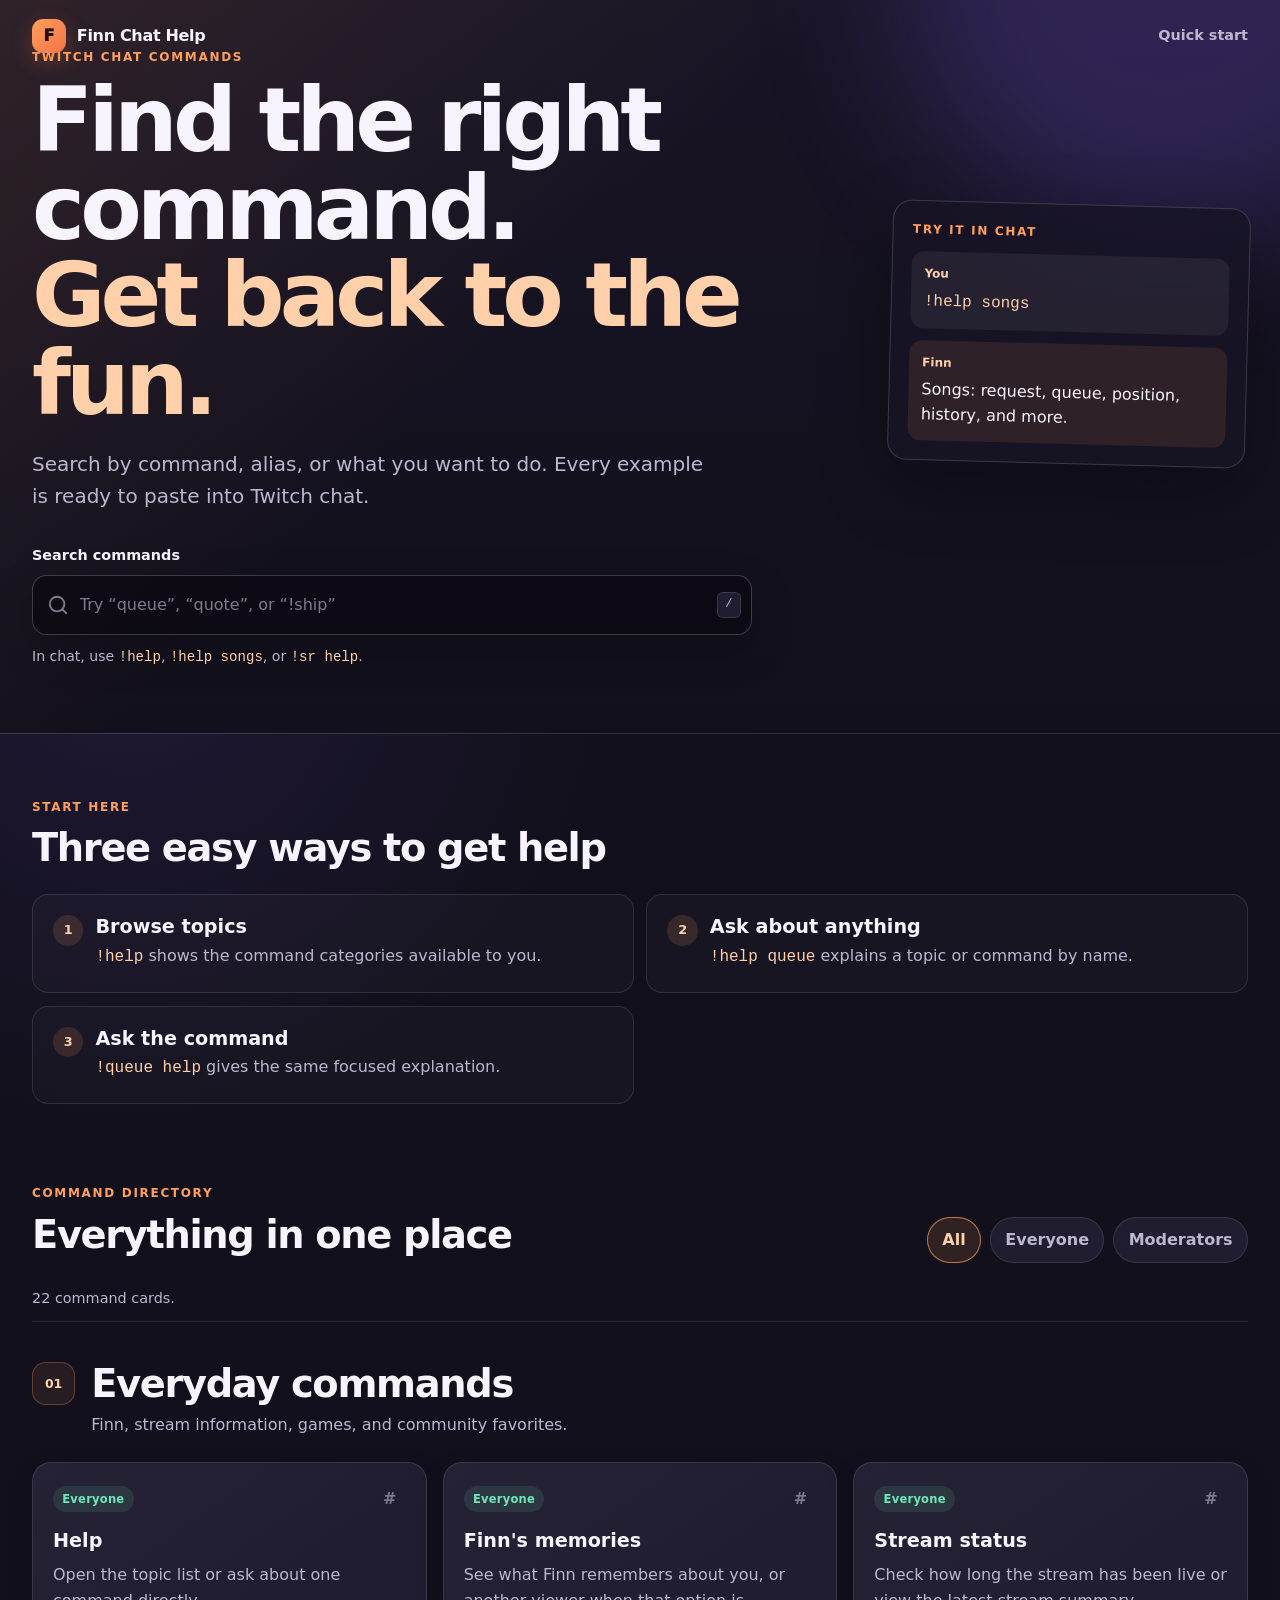
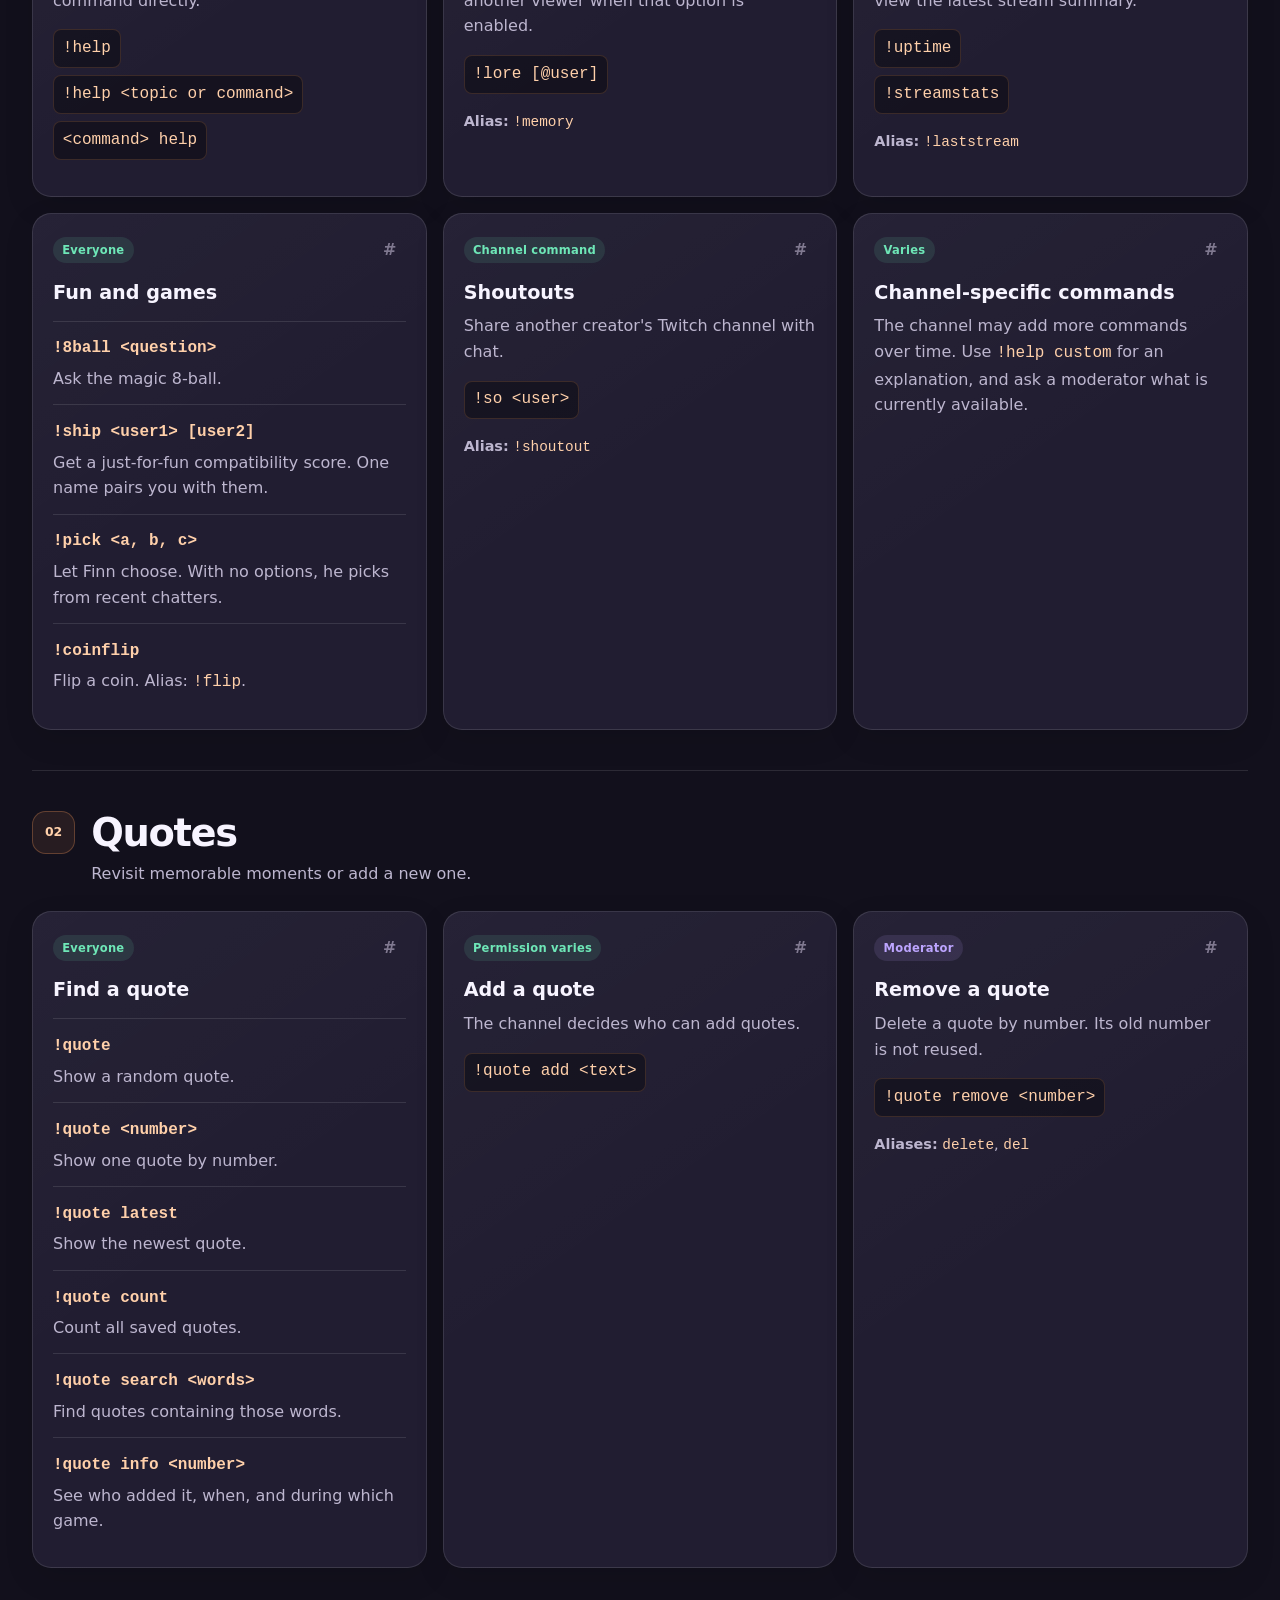
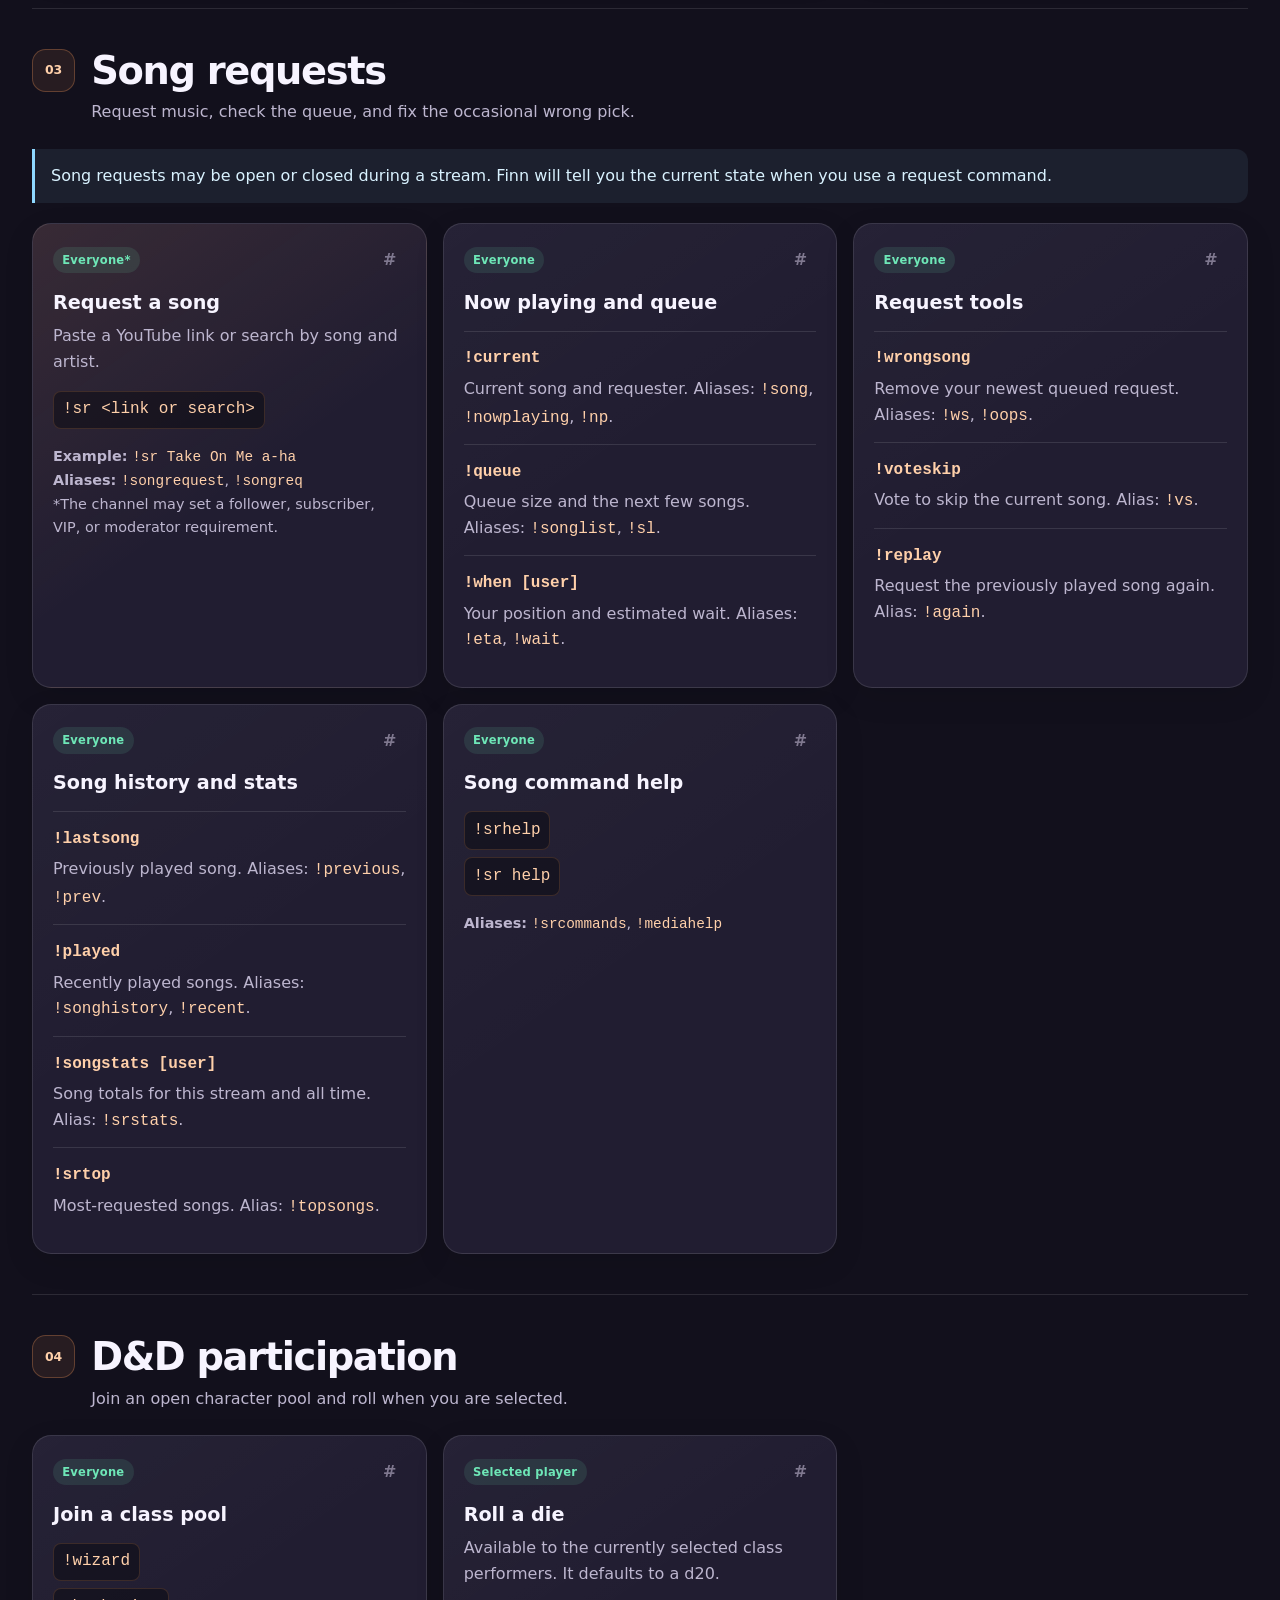
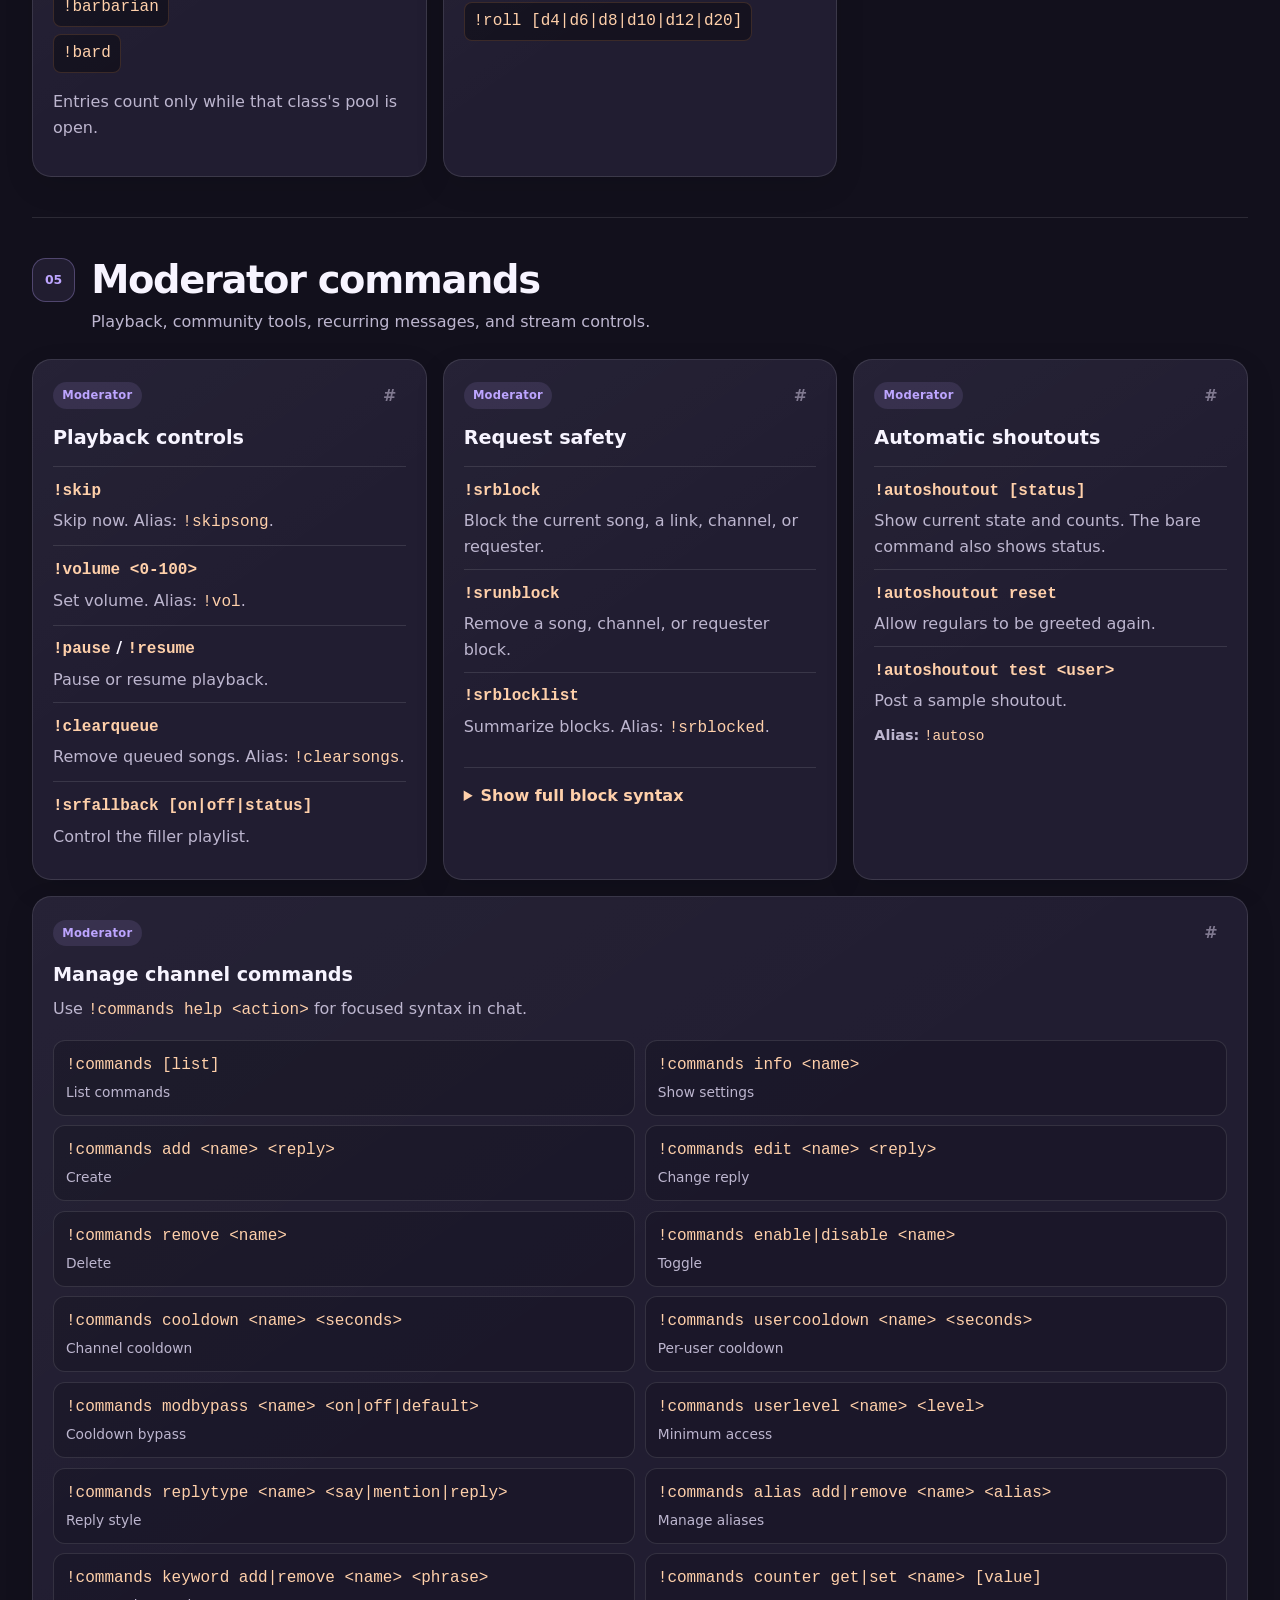
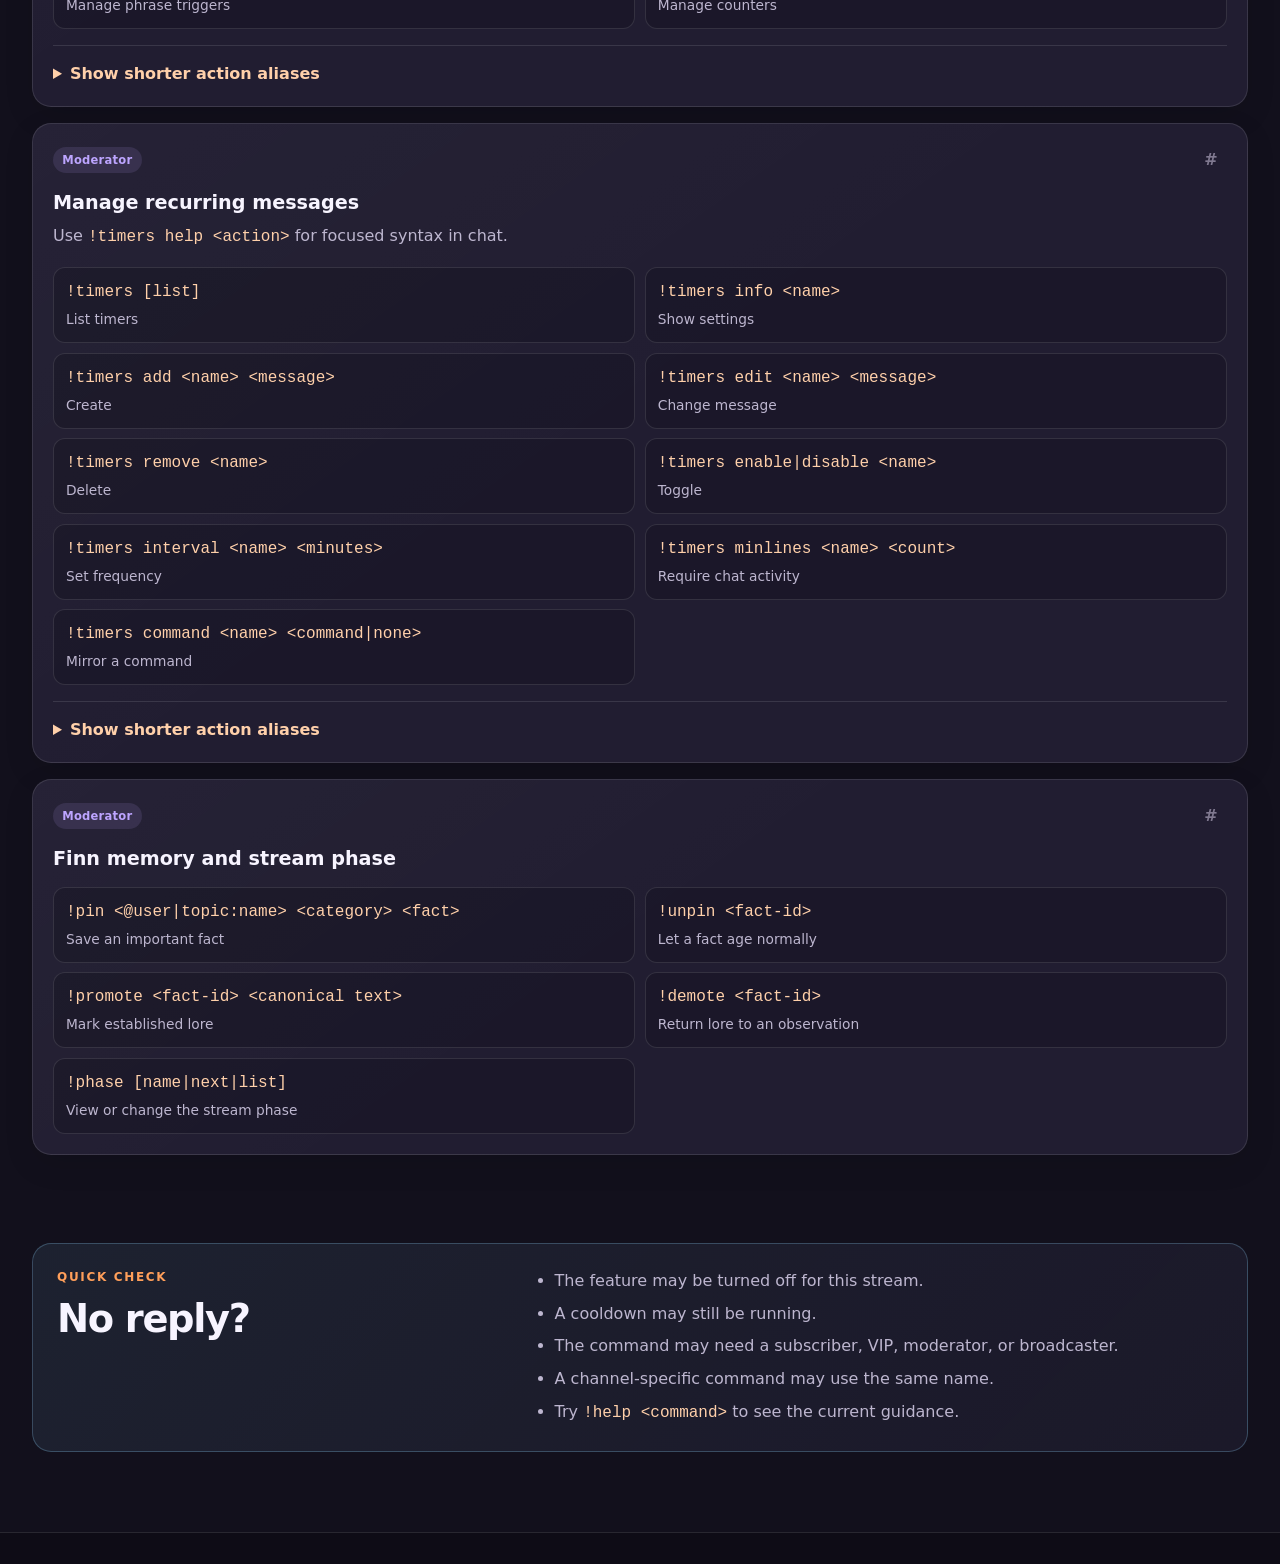
==== commit 4057a1c9: "Clarify channel command help" ====
--- a/index.html
+++ b/index.html
@@ -207,7 +207,8 @@
             <h3>Channel-specific commands</h3>
             <p>
               The channel may add more commands over time. Use
-              <code>!help custom</code> for the live list available to you.
+              <code>!help custom</code> for an explanation, and ask a moderator
+              what is currently available.
             </p>
           </article>
         </div>
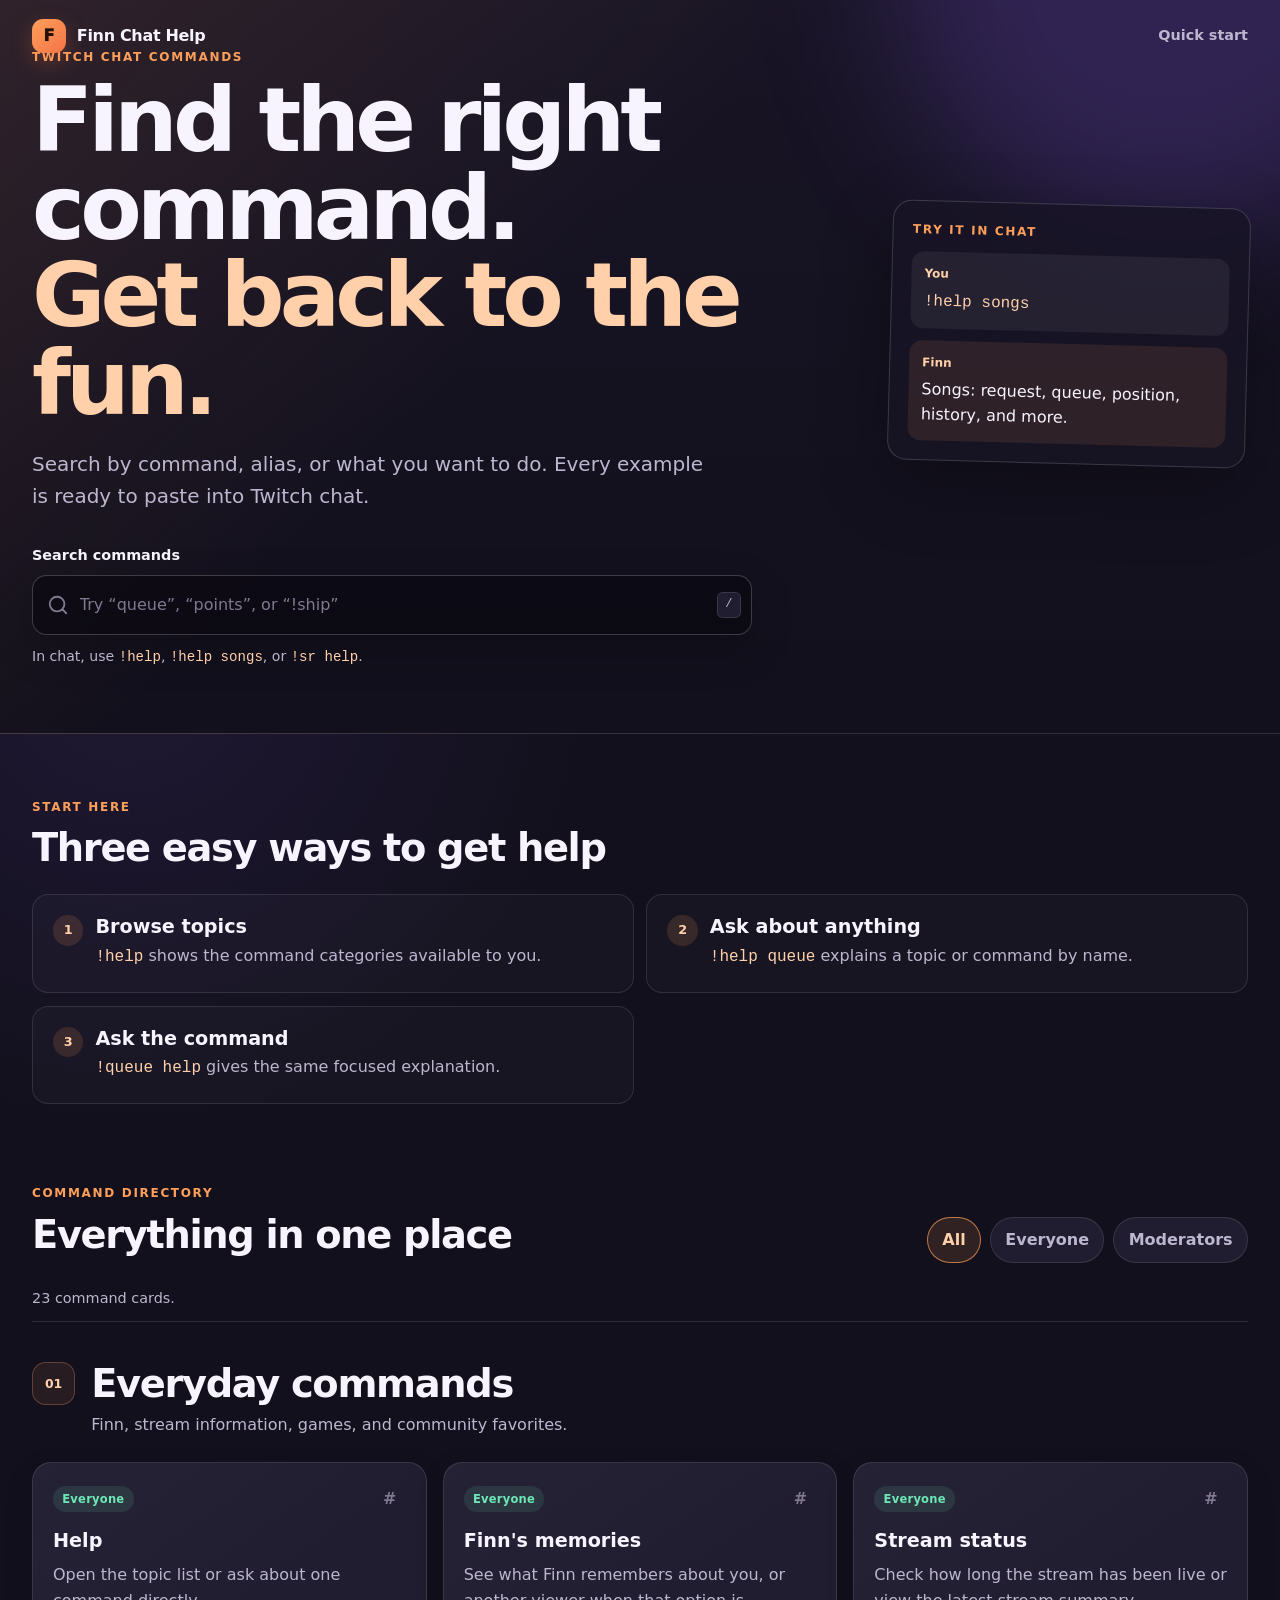
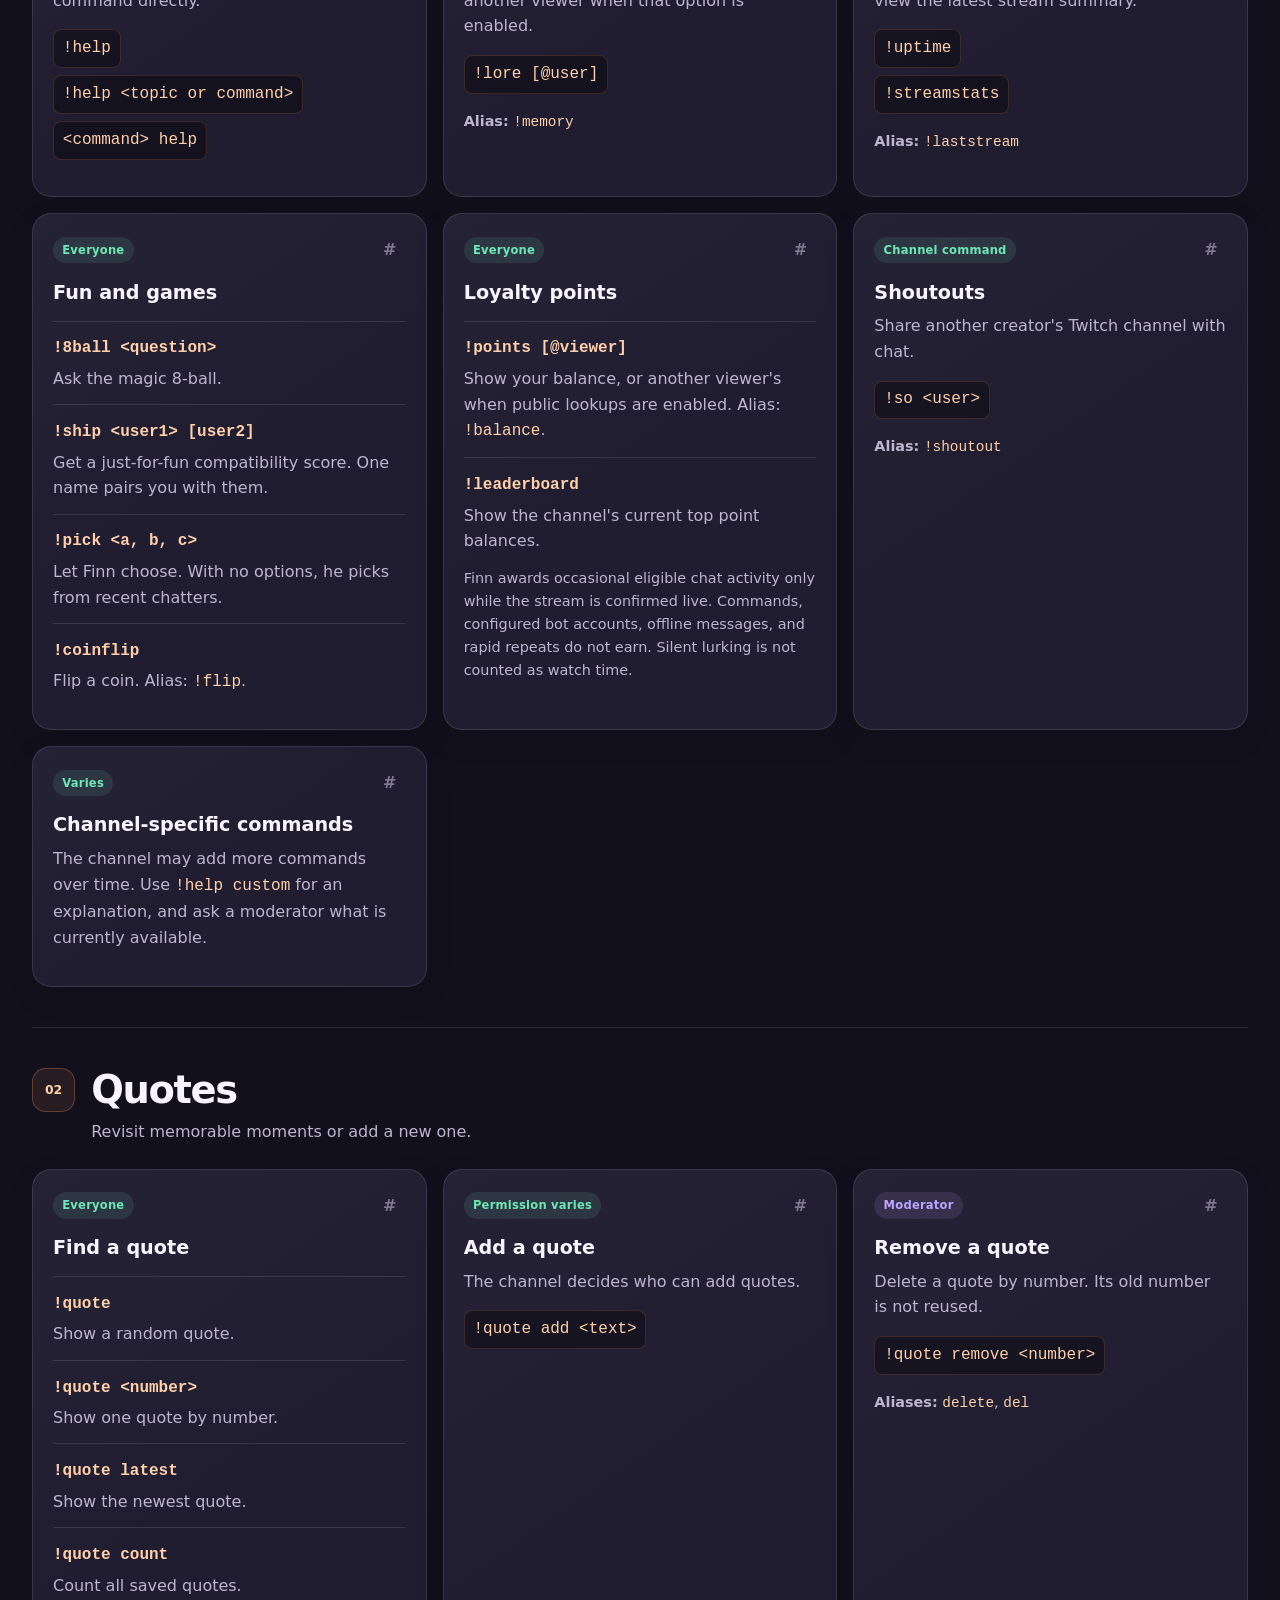
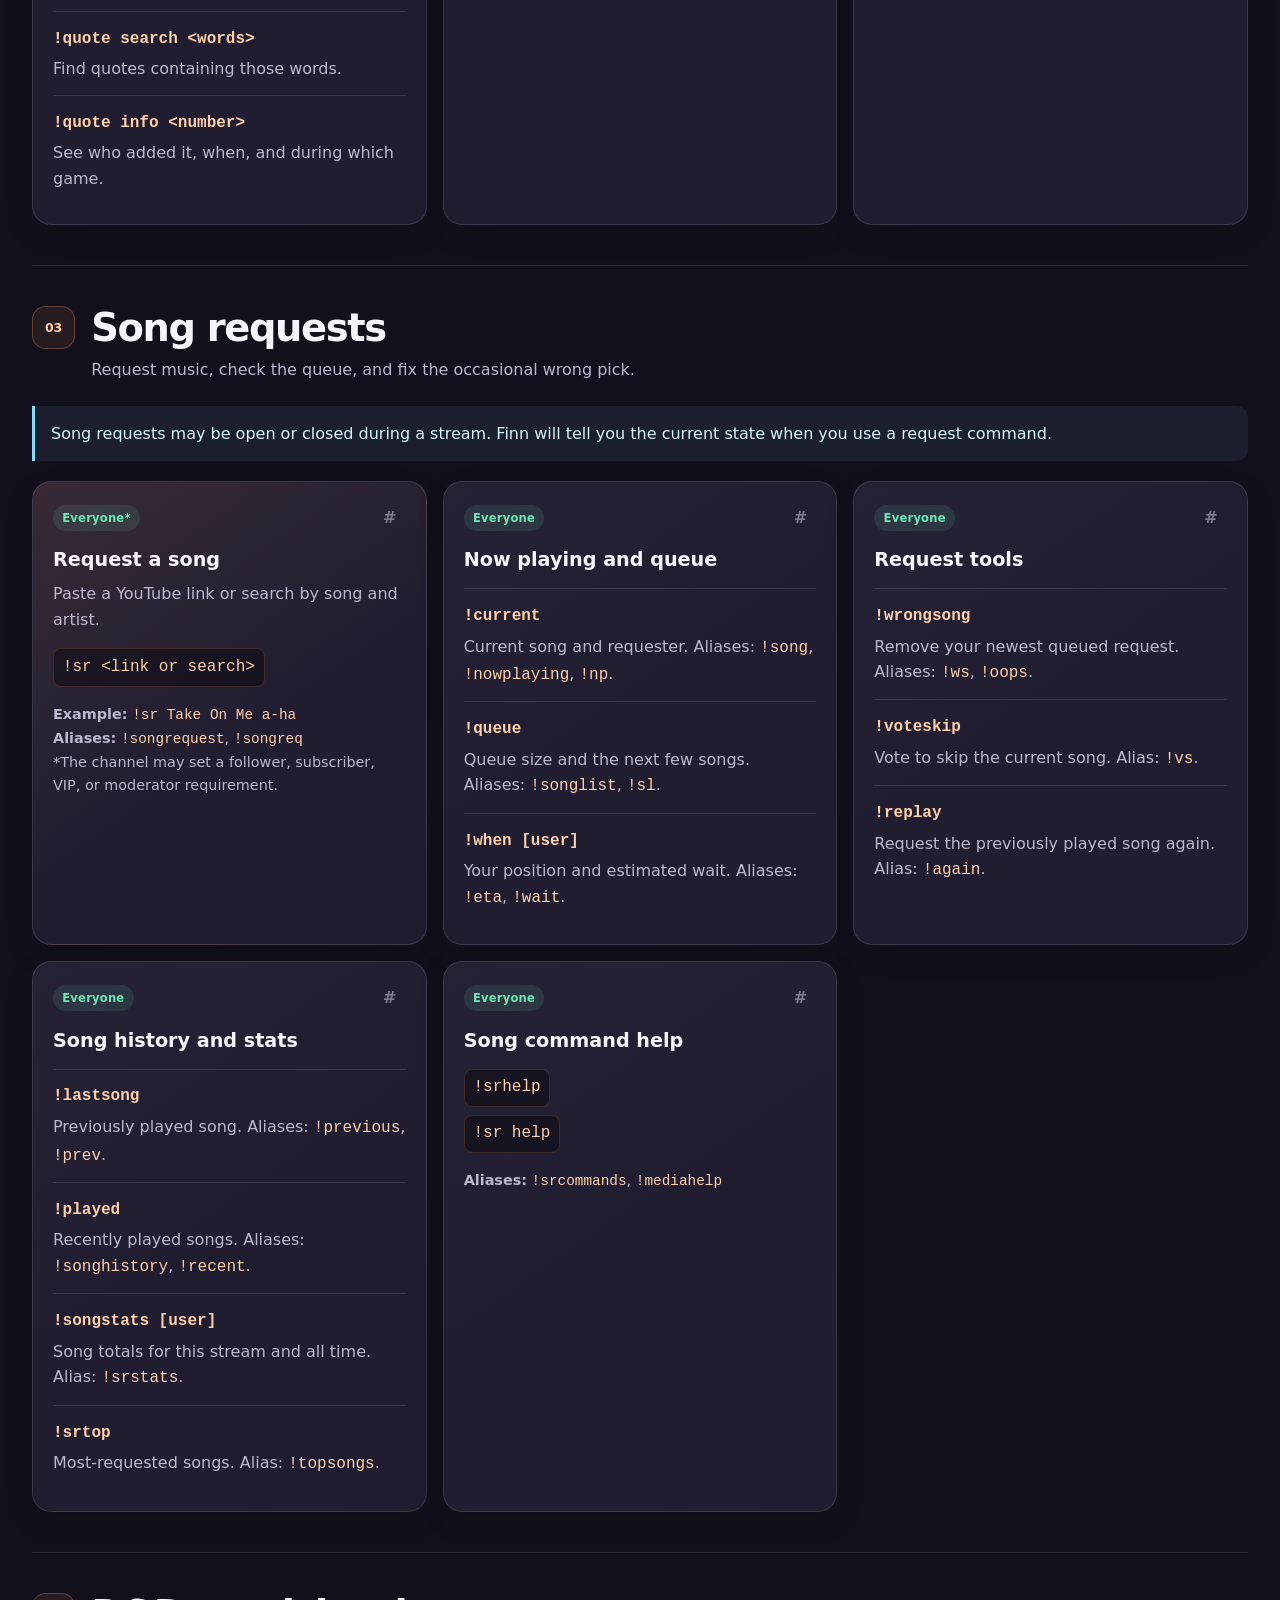
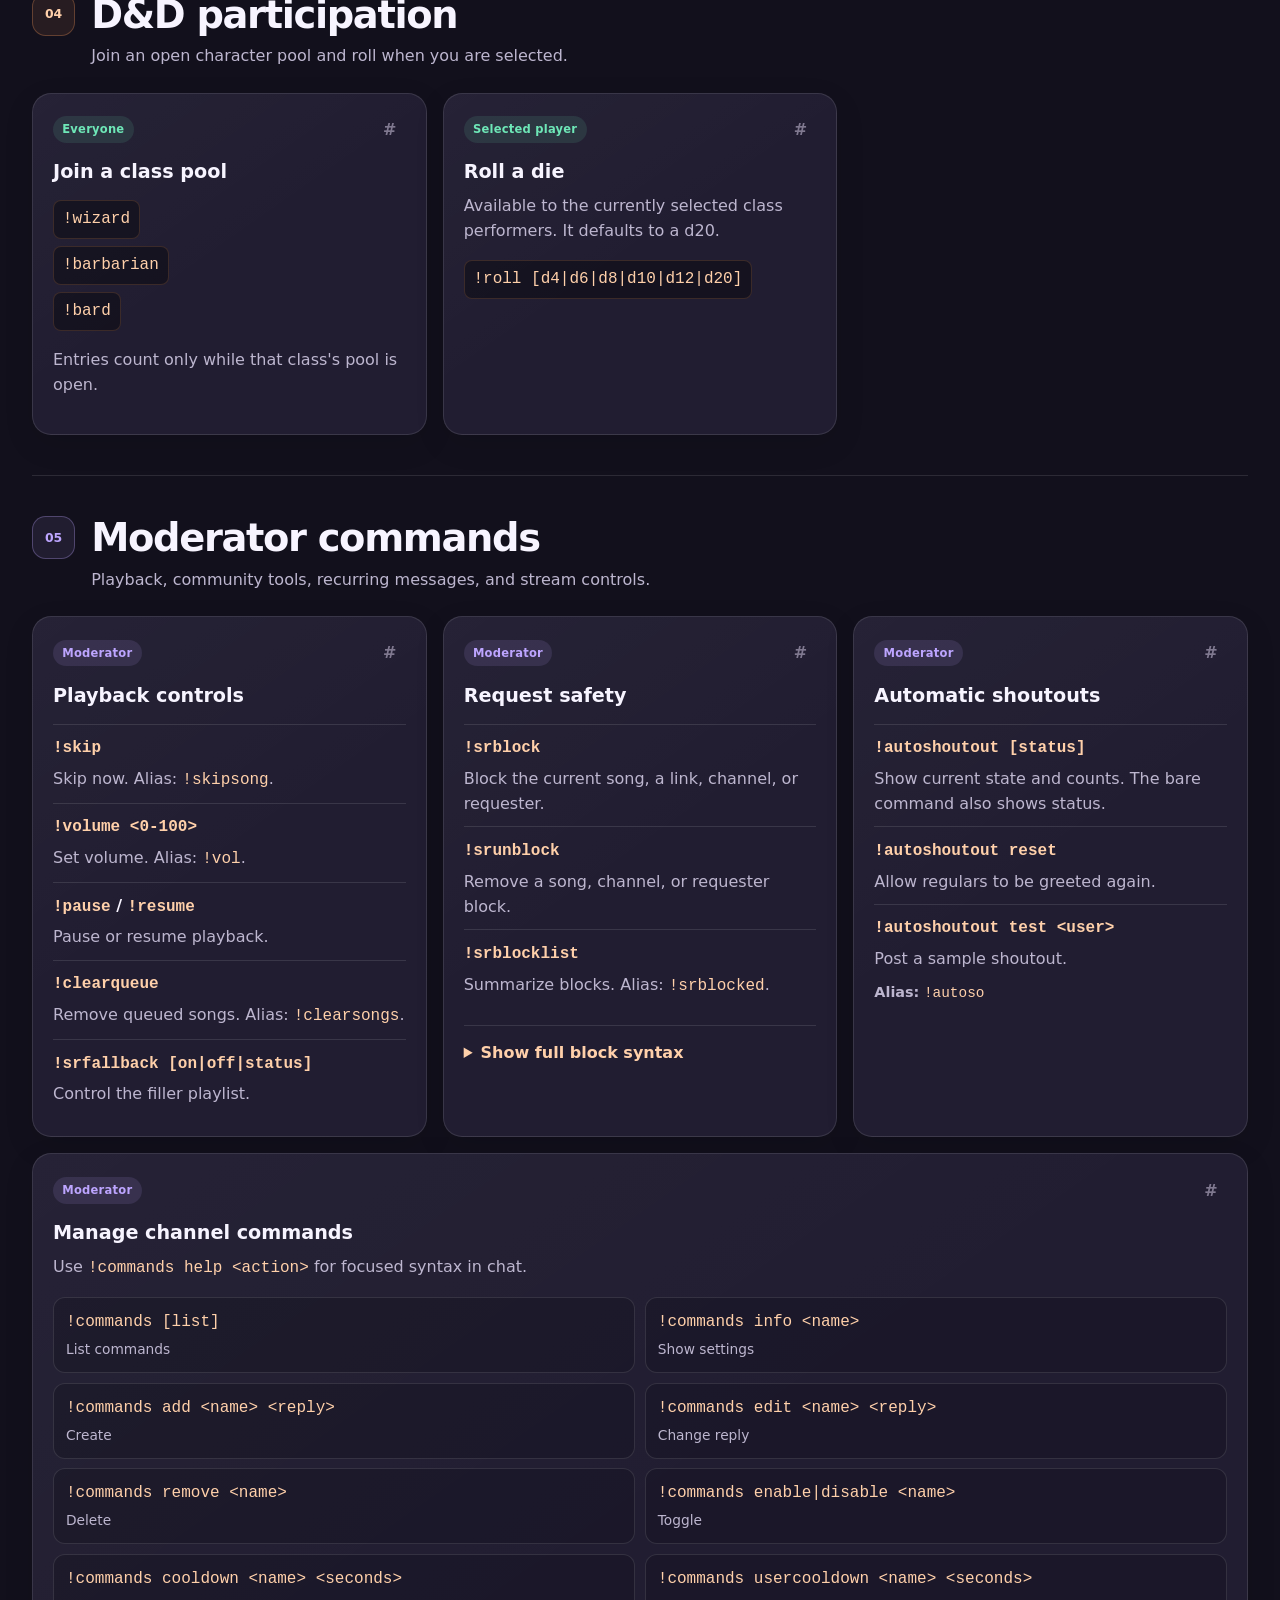
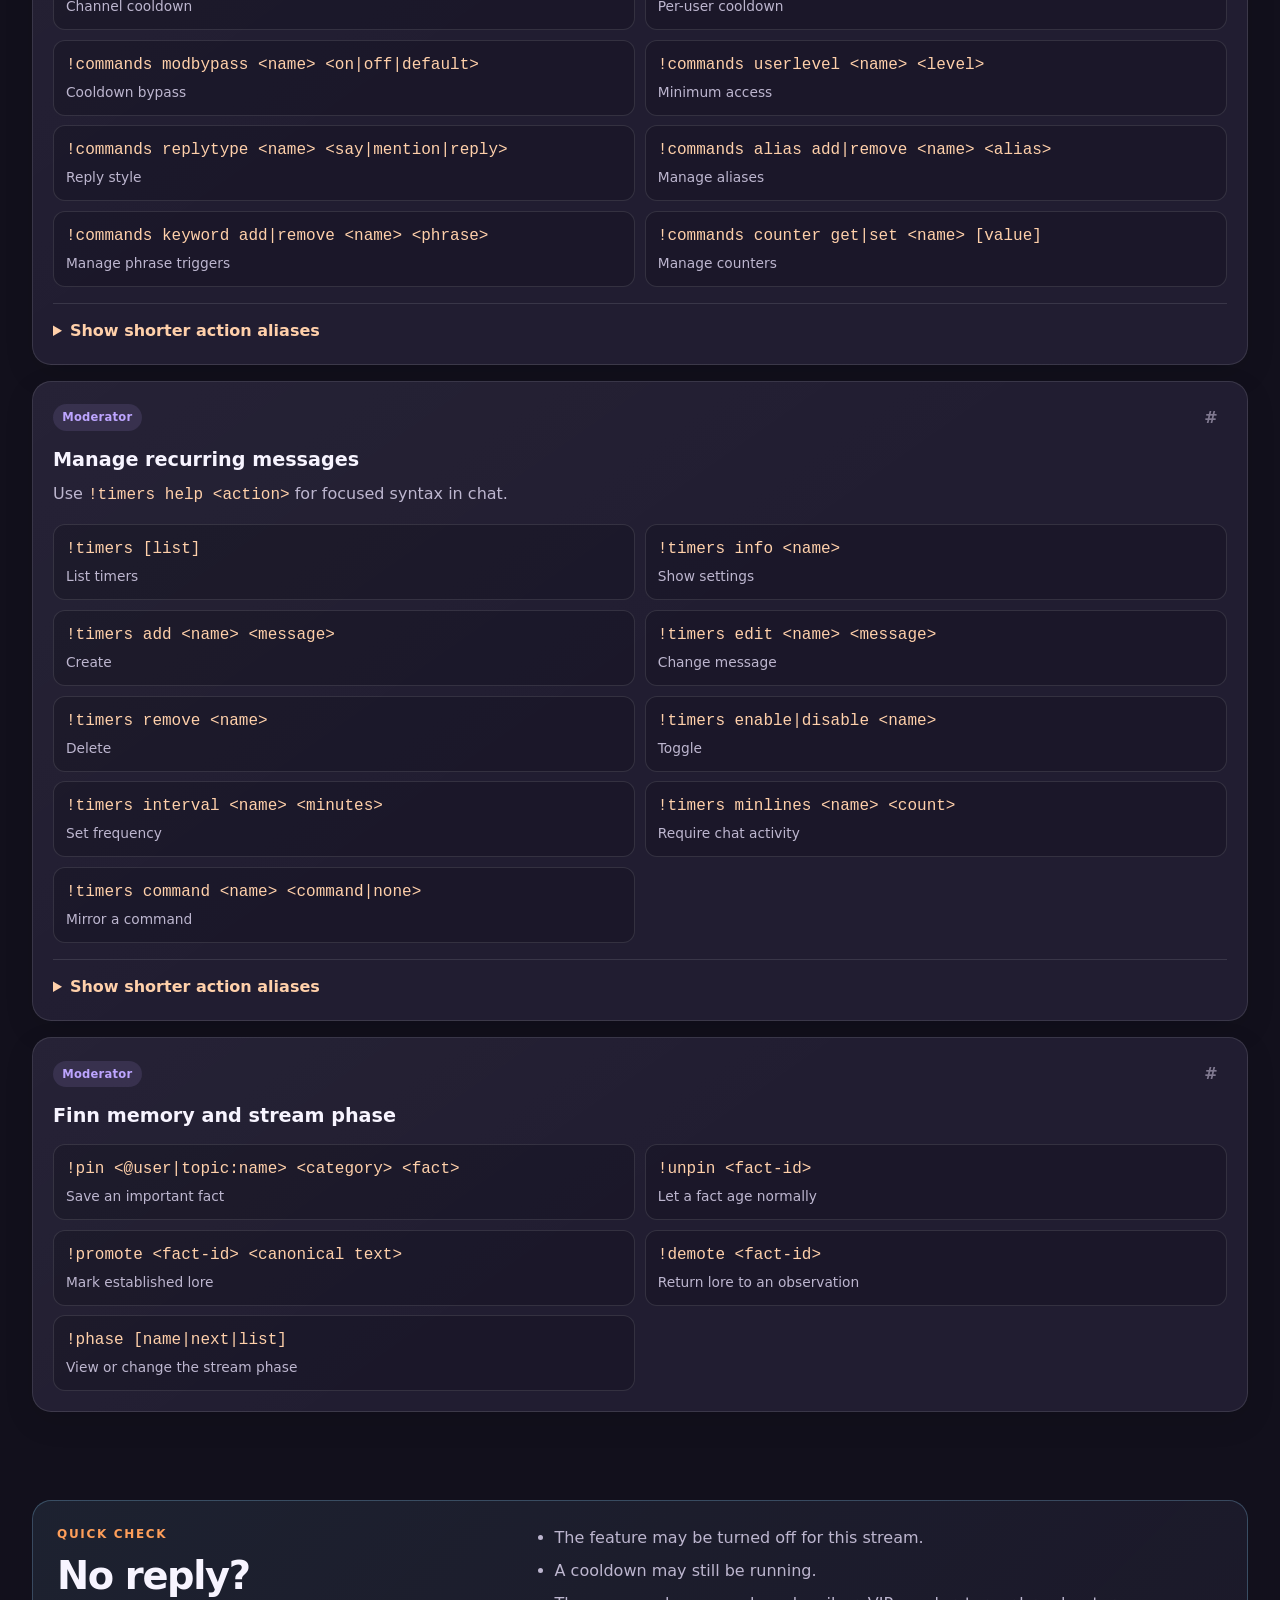
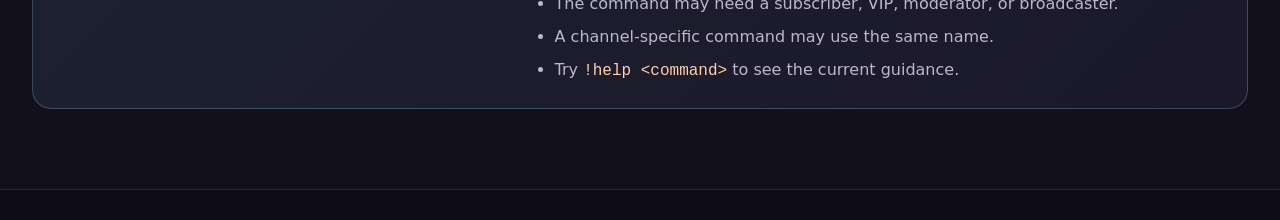
==== commit cdc68b2e: "Add loyalty commands to public help" ====
--- a/index.html
+++ b/index.html
@@ -44,7 +44,7 @@
               type="search"
               autocomplete="off"
               spellcheck="false"
-              placeholder="Try “queue”, “quote”, or “!ship”"
+              placeholder="Try “queue”, “points”, or “!ship”"
             >
             <kbd aria-hidden="true">/</kbd>
           </div>
@@ -184,6 +184,25 @@
                 <dd>Flip a coin. Alias: <code>!flip</code>.</dd>
               </div>
             </dl>
+          </article>
+
+          <article class="command-card" id="loyalty-points" data-access="everyone">
+            <div class="card-top">
+              <span class="access everyone">Everyone</span>
+              <a class="anchor-link" href="#loyalty-points" aria-label="Link to Loyalty point commands">#</a>
+            </div>
+            <h3>Loyalty points</h3>
+            <dl class="command-details">
+              <div>
+                <dt><code>!points [@viewer]</code></dt>
+                <dd>Show your balance, or another viewer's when public lookups are enabled. Alias: <code>!balance</code>.</dd>
+              </div>
+              <div>
+                <dt><code>!leaderboard</code></dt>
+                <dd>Show the channel's current top point balances.</dd>
+              </div>
+            </dl>
+            <p class="fine-print">Finn awards occasional eligible chat activity only while the stream is confirmed live. Commands, configured bot accounts, offline messages, and rapid repeats do not earn. Silent lurking is not counted as watch time.</p>
           </article>
 
           <article class="command-card" id="shoutouts" data-access="everyone">
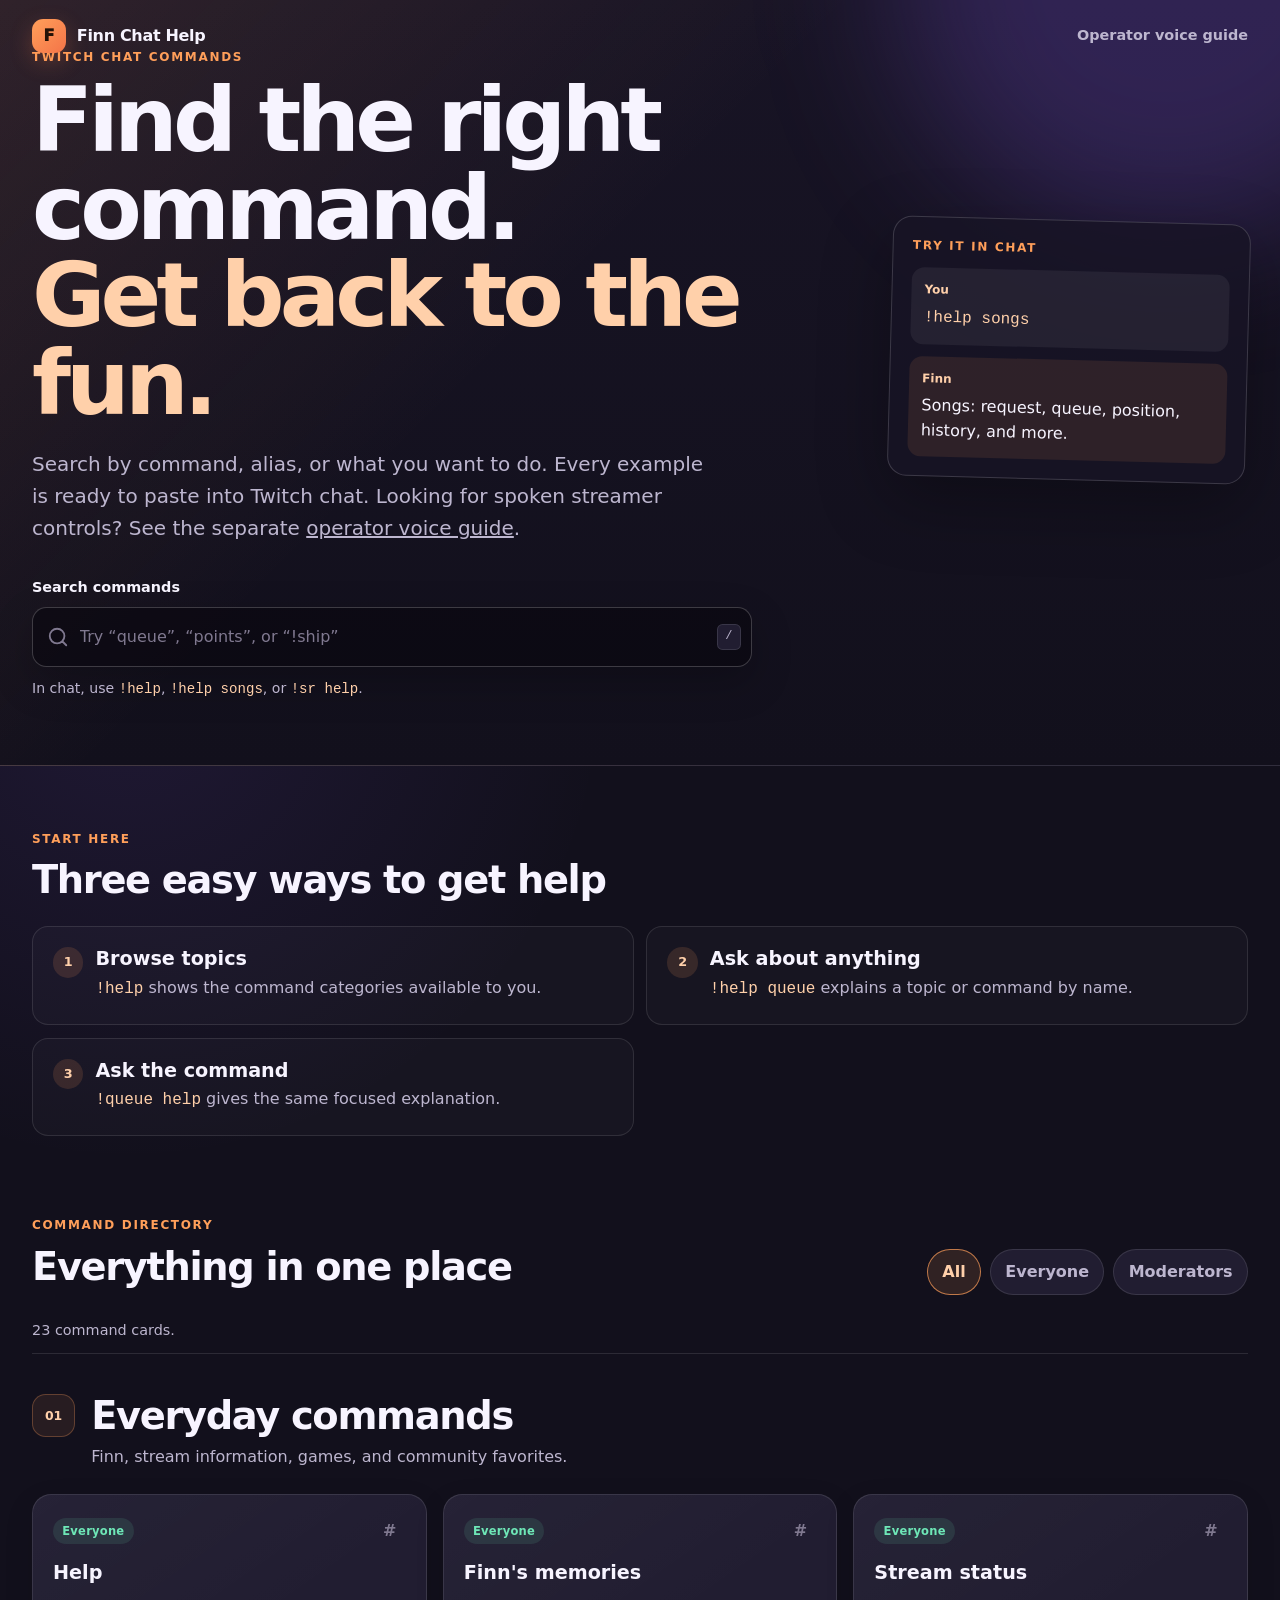
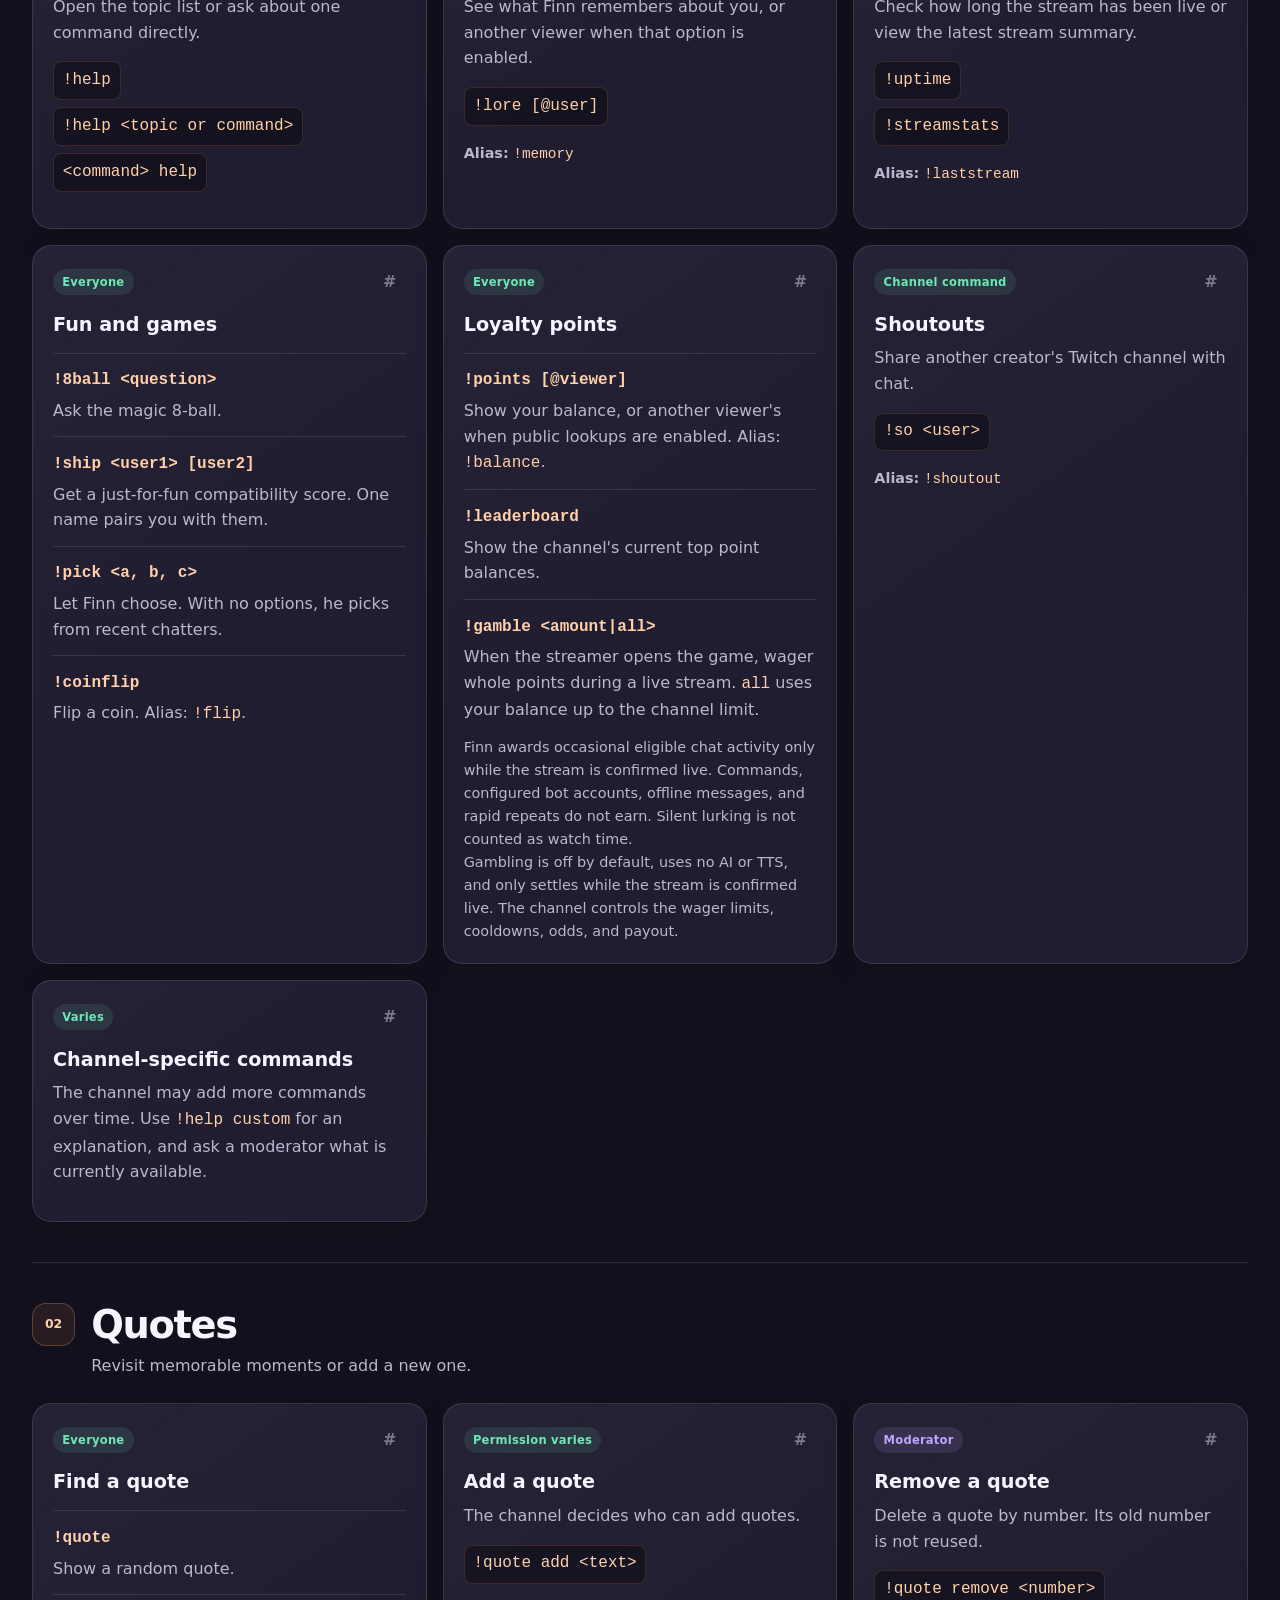
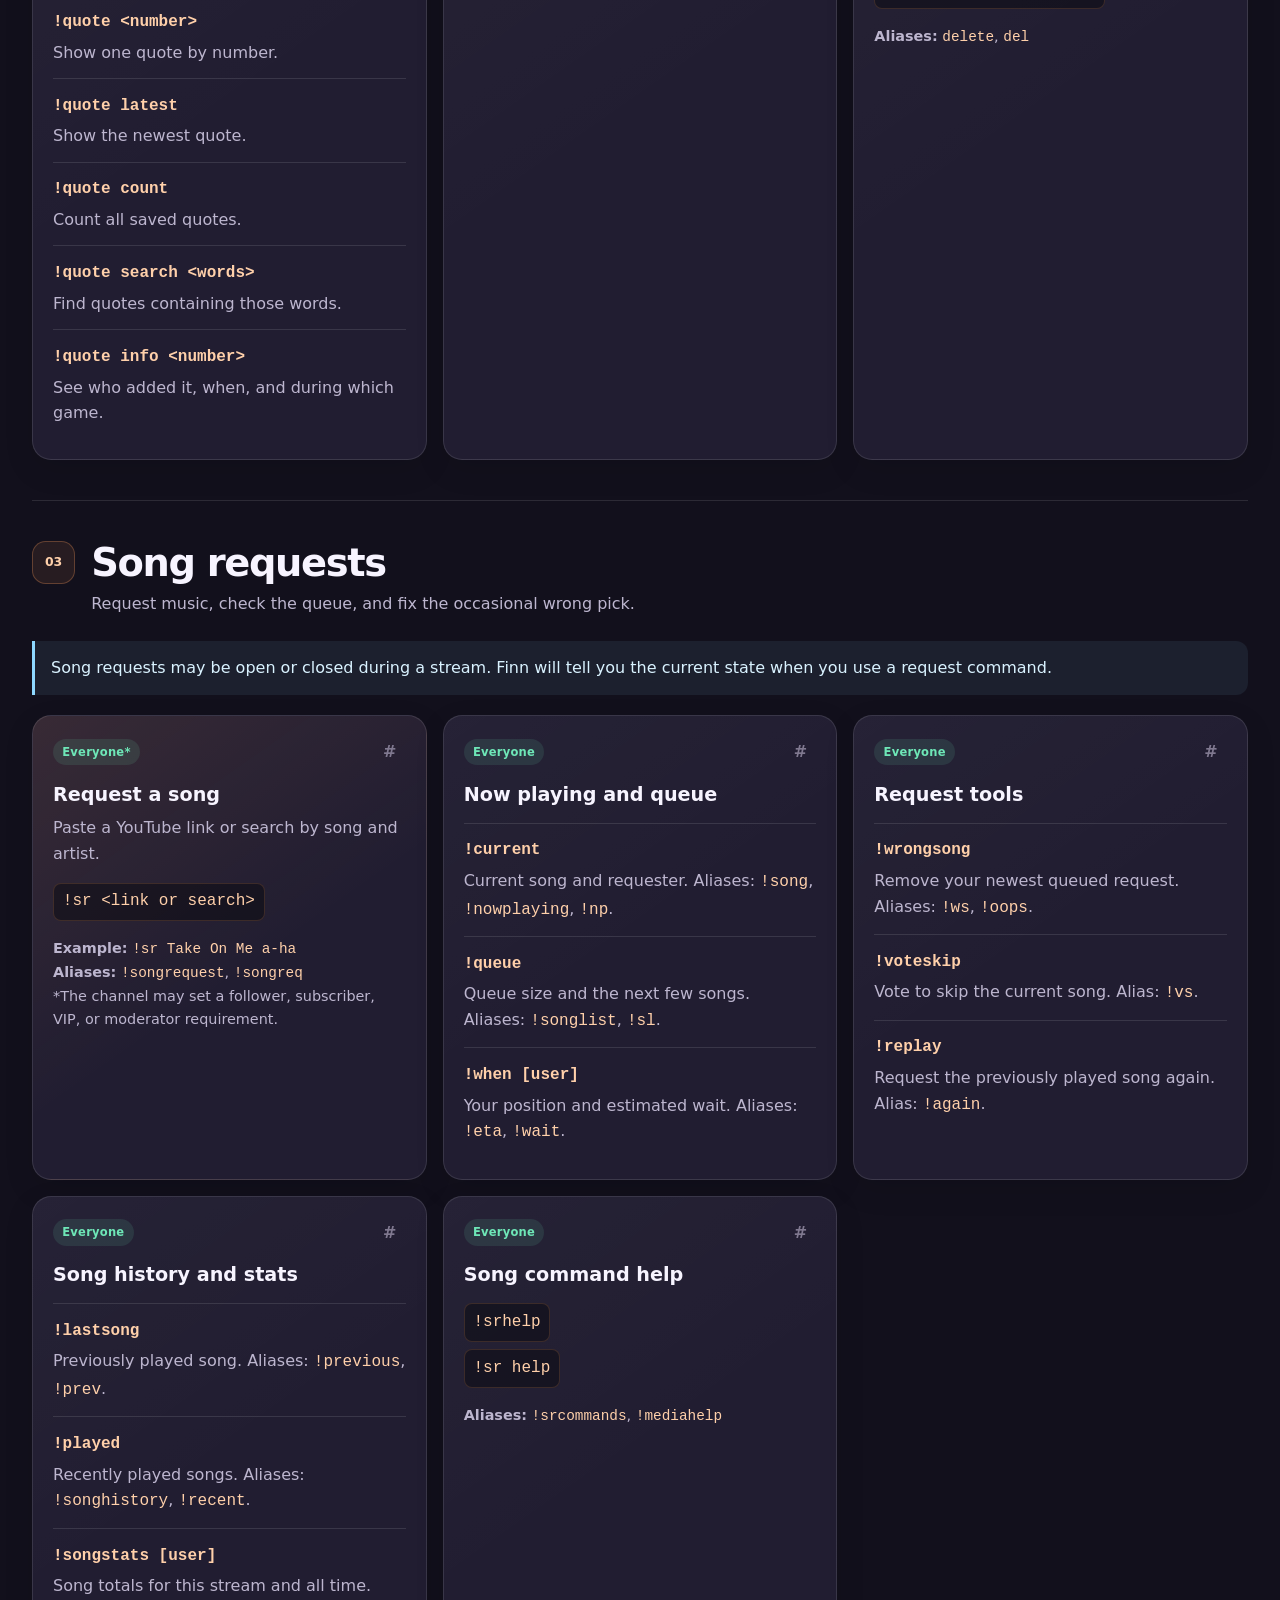
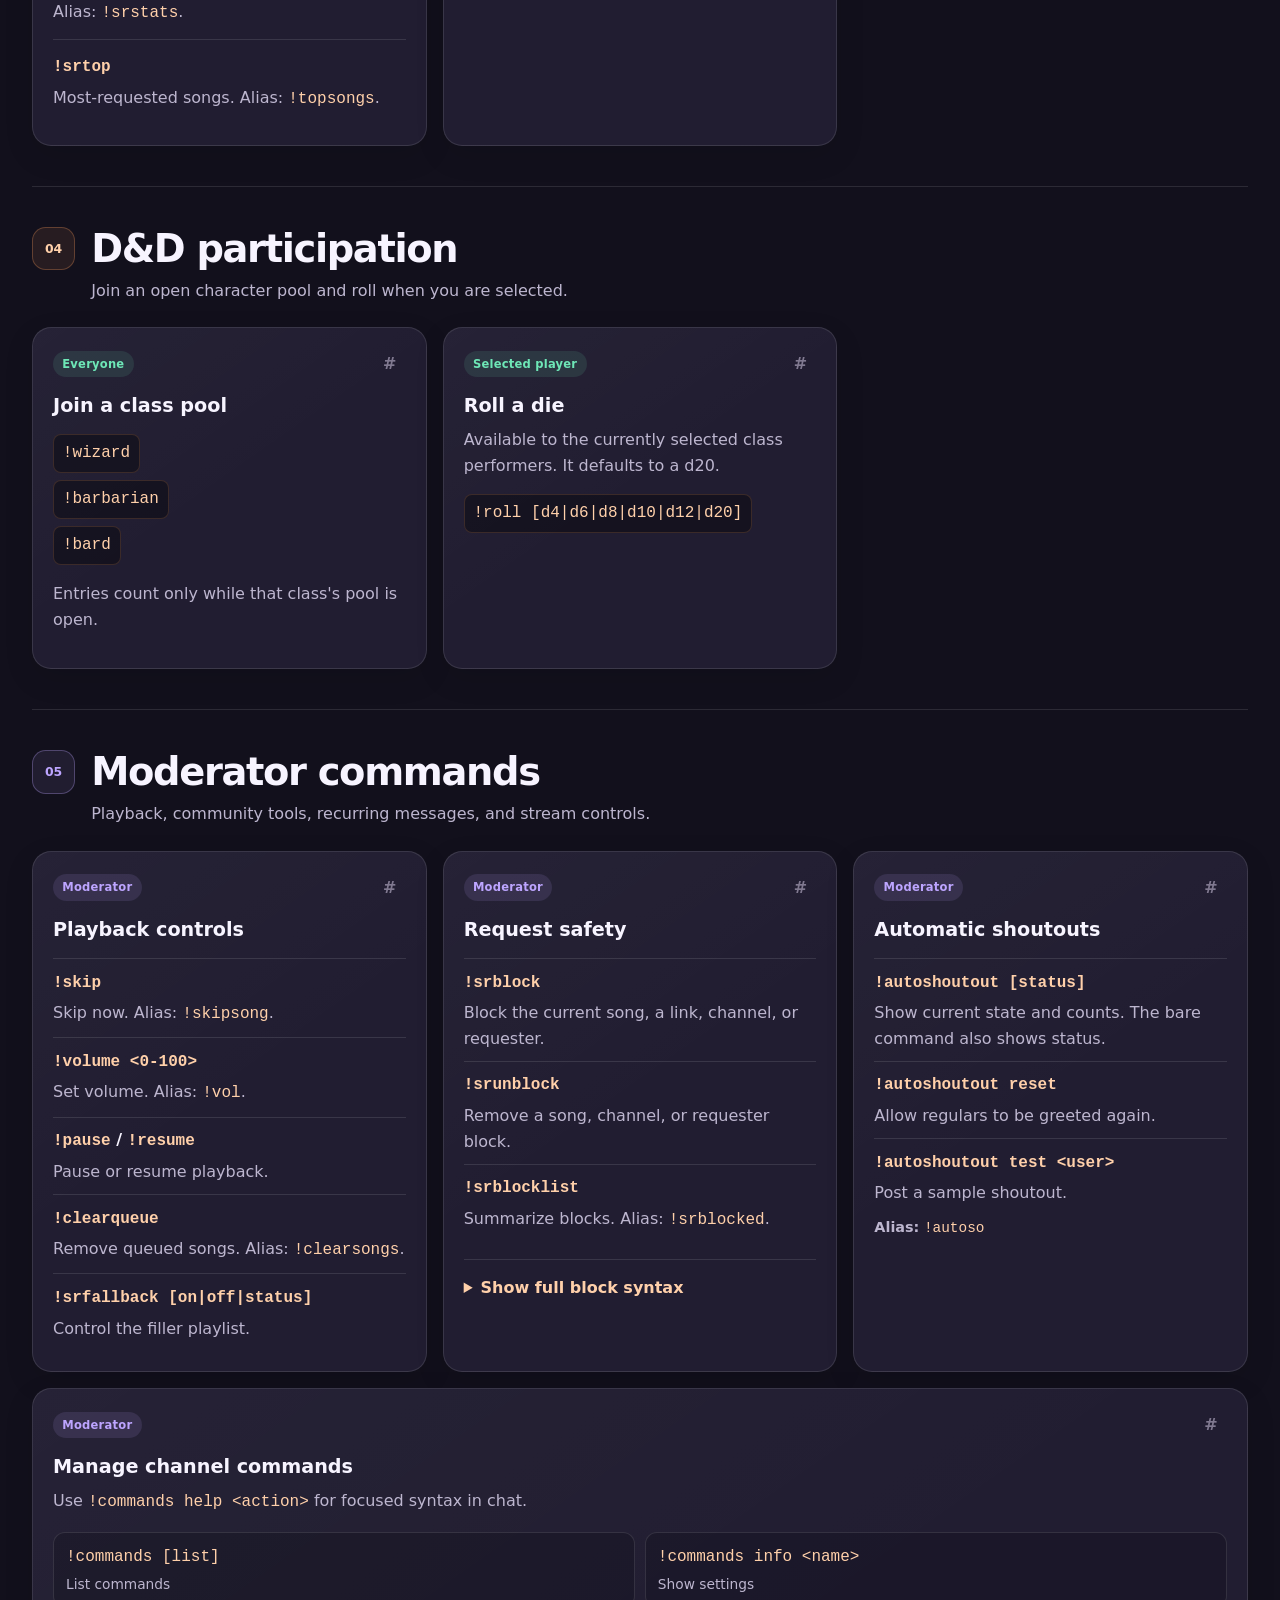
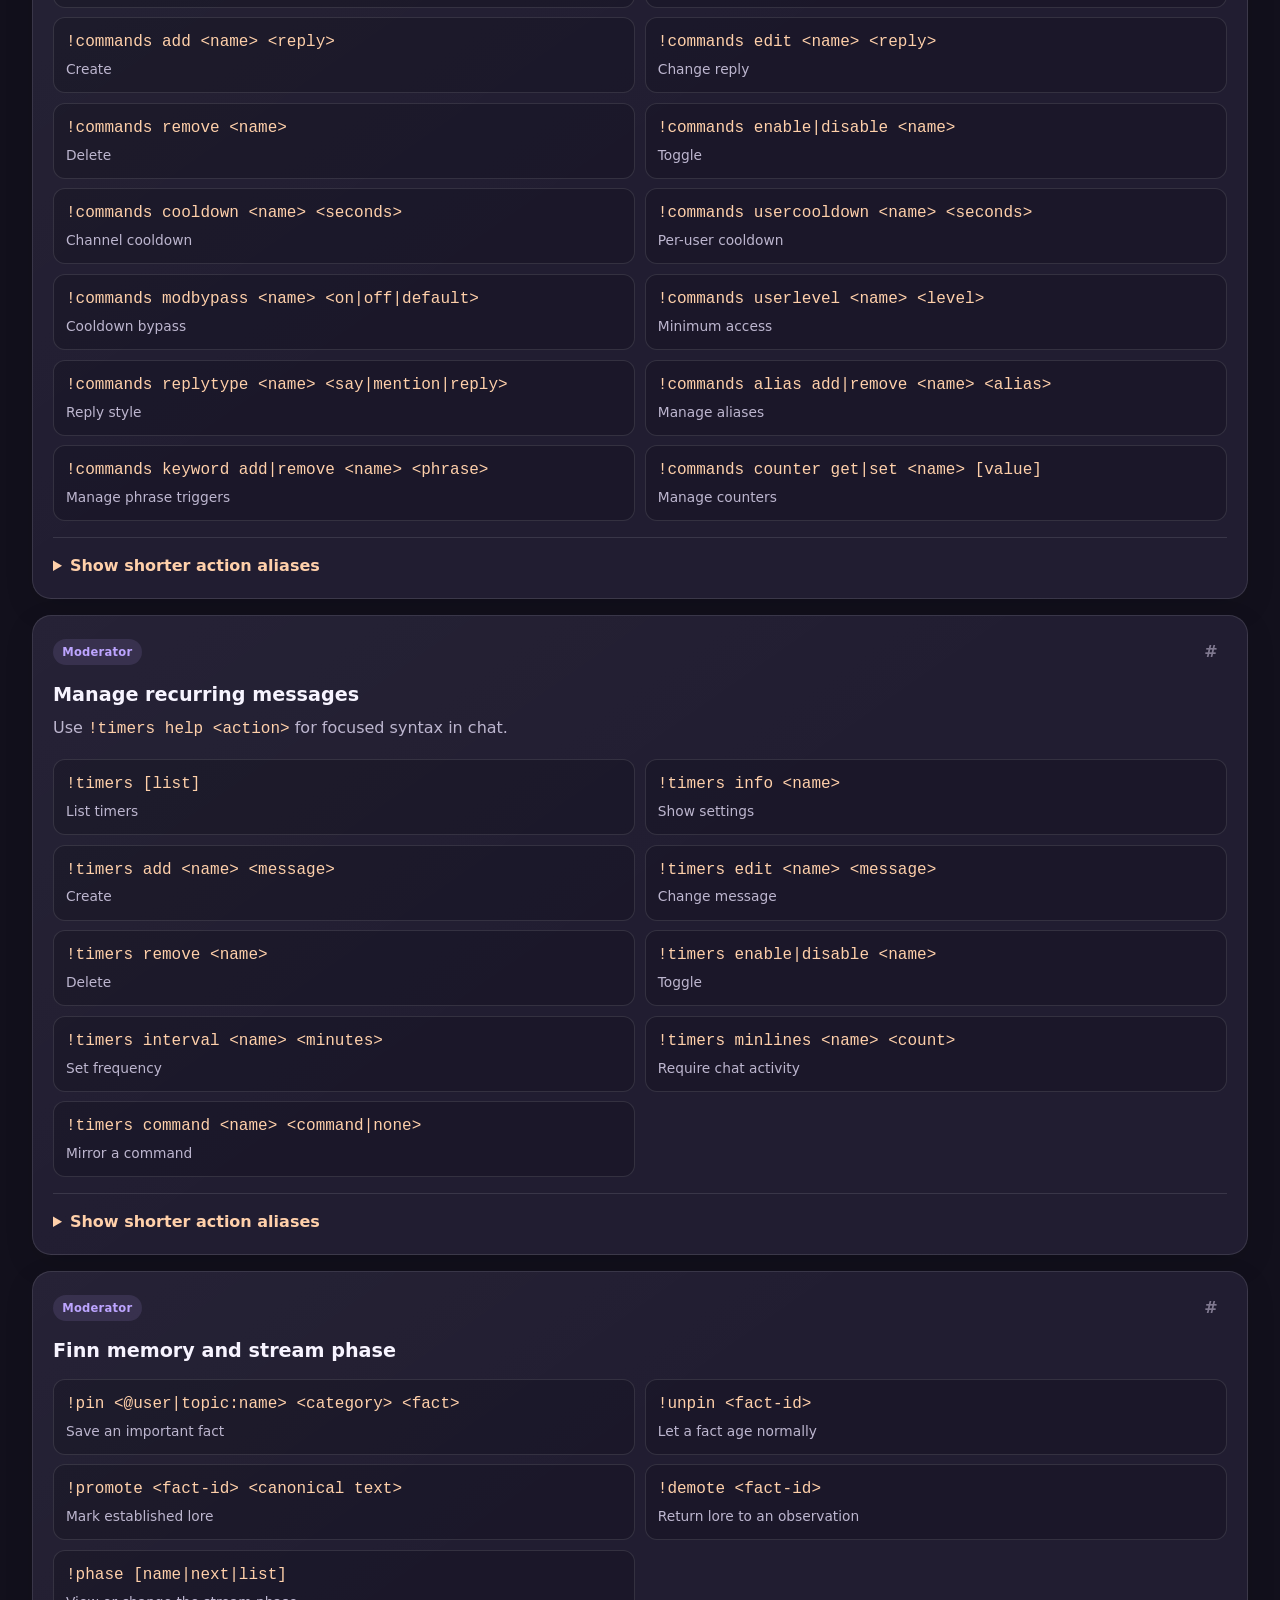
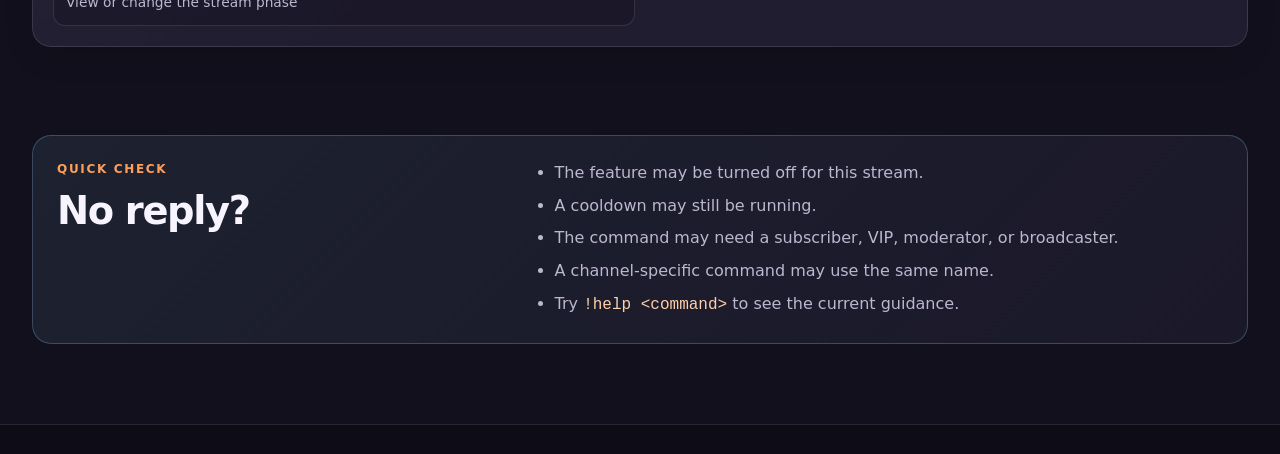
==== commit 5dc23a3f: "Document the loyalty gamble command" ====
--- a/index.html
+++ b/index.html
@@ -22,7 +22,7 @@
           <span class="brand-mark" aria-hidden="true">F</span>
           <span>Finn Chat Help</span>
         </a>
-        <a class="nav-link" href="#quick-start">Quick start</a>
+        <a class="nav-link" href="voice.html">Operator voice guide</a>
       </nav>
 
       <div class="hero-copy" id="top">
@@ -30,7 +30,8 @@
         <h1>Find the right command.<br><span>Get back to the fun.</span></h1>
         <p class="hero-intro">
           Search by command, alias, or what you want to do. Every example is
-          ready to paste into Twitch chat.
+          ready to paste into Twitch chat. Looking for spoken streamer controls?
+          See the separate <a href="voice.html">operator voice guide</a>.
         </p>
 
         <div class="search-panel" role="search">
@@ -201,8 +202,13 @@
                 <dt><code>!leaderboard</code></dt>
                 <dd>Show the channel's current top point balances.</dd>
               </div>
+              <div>
+                <dt><code>!gamble &lt;amount|all&gt;</code></dt>
+                <dd>When the streamer opens the game, wager whole points during a live stream. <code>all</code> uses your balance up to the channel limit.</dd>
+              </div>
             </dl>
             <p class="fine-print">Finn awards occasional eligible chat activity only while the stream is confirmed live. Commands, configured bot accounts, offline messages, and rapid repeats do not earn. Silent lurking is not counted as watch time.</p>
+            <p class="fine-print">Gambling is off by default, uses no AI or TTS, and only settles while the stream is confirmed live. The channel controls the wager limits, cooldowns, odds, and payout.</p>
           </article>
 
           <article class="command-card" id="shoutouts" data-access="everyone">
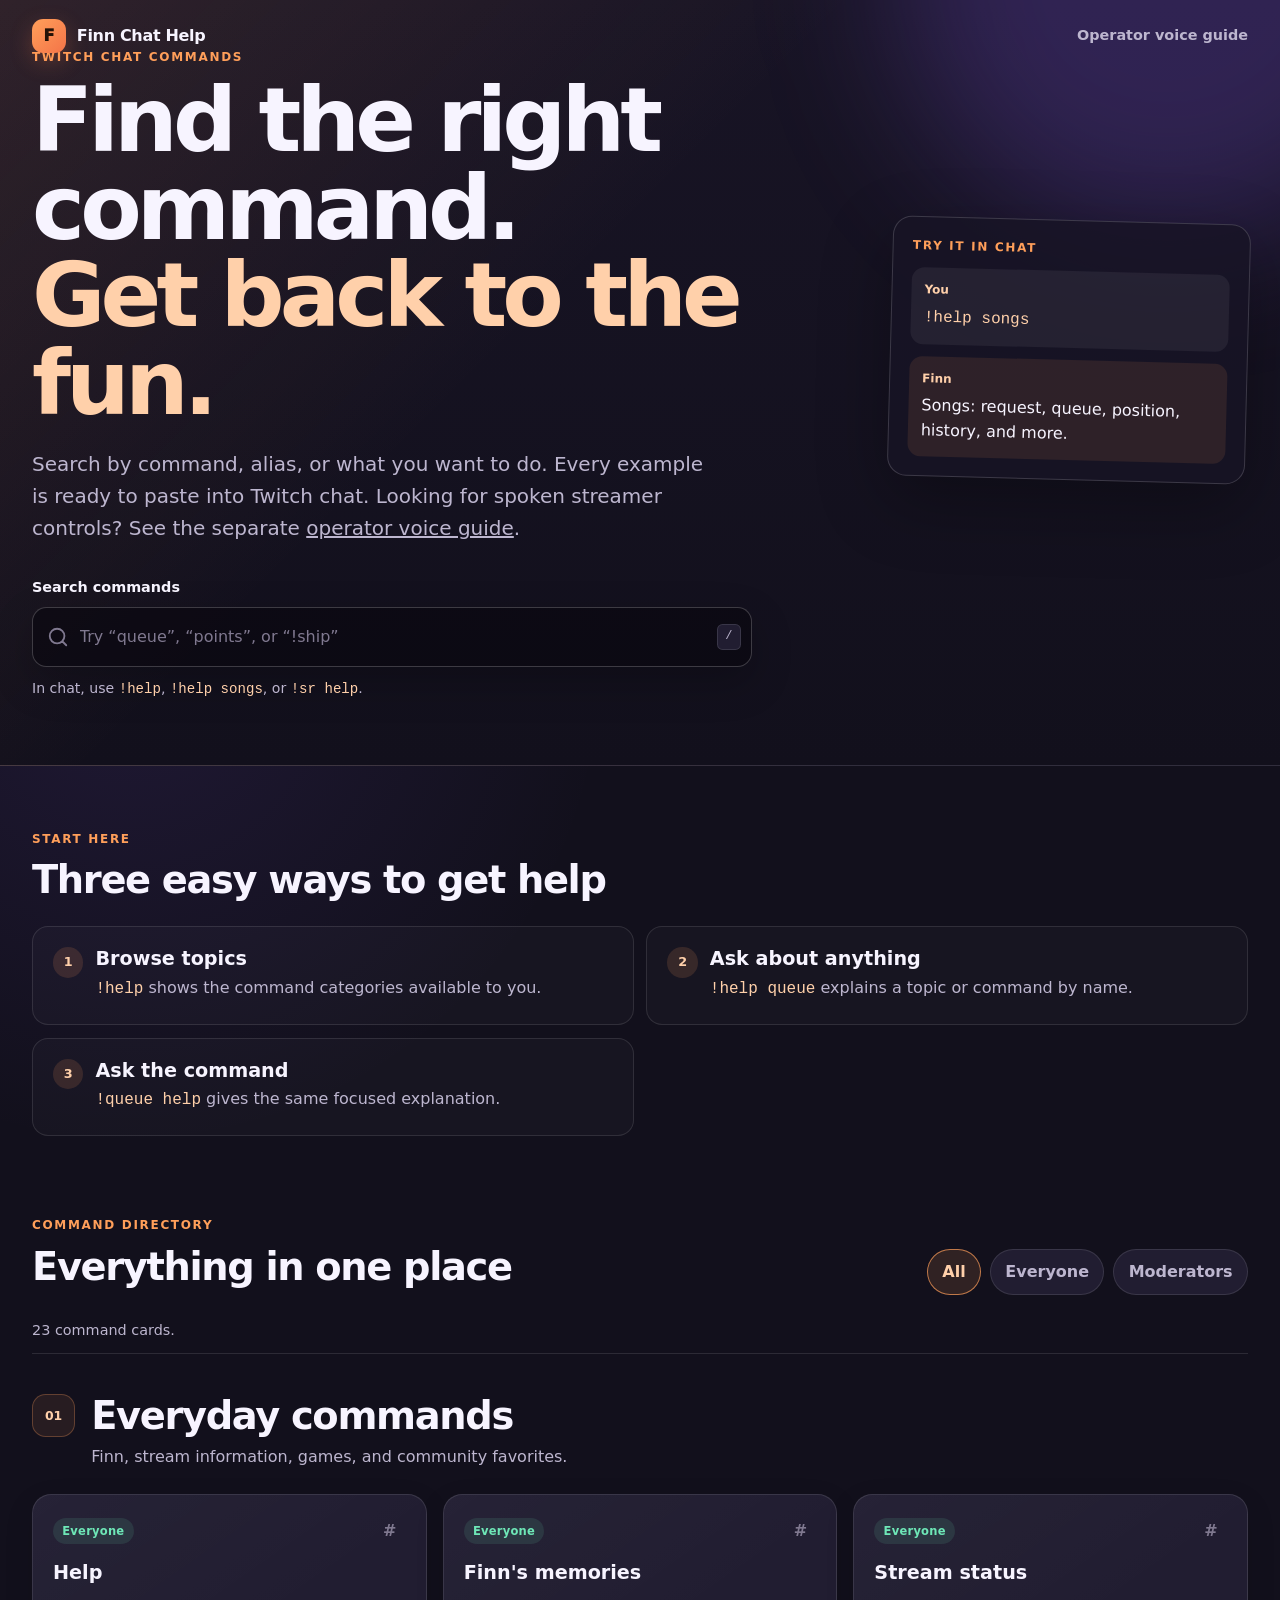
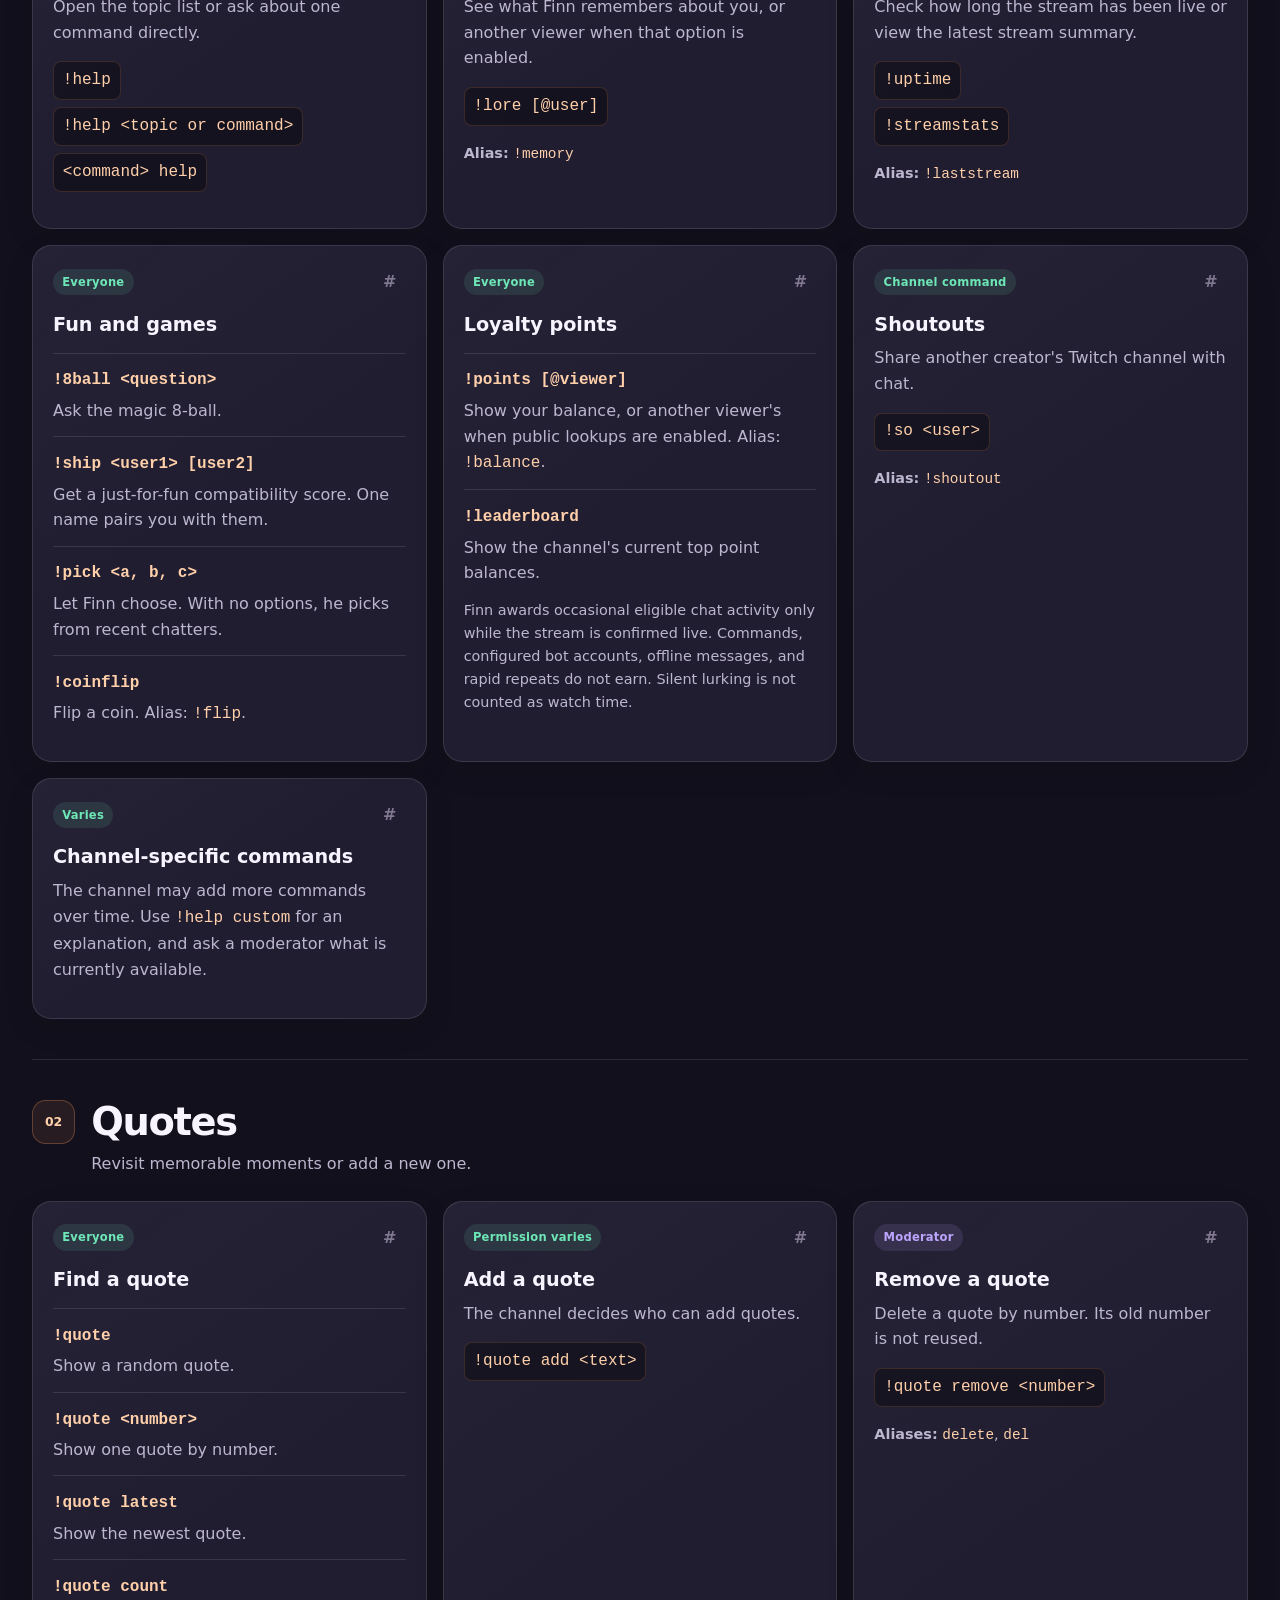
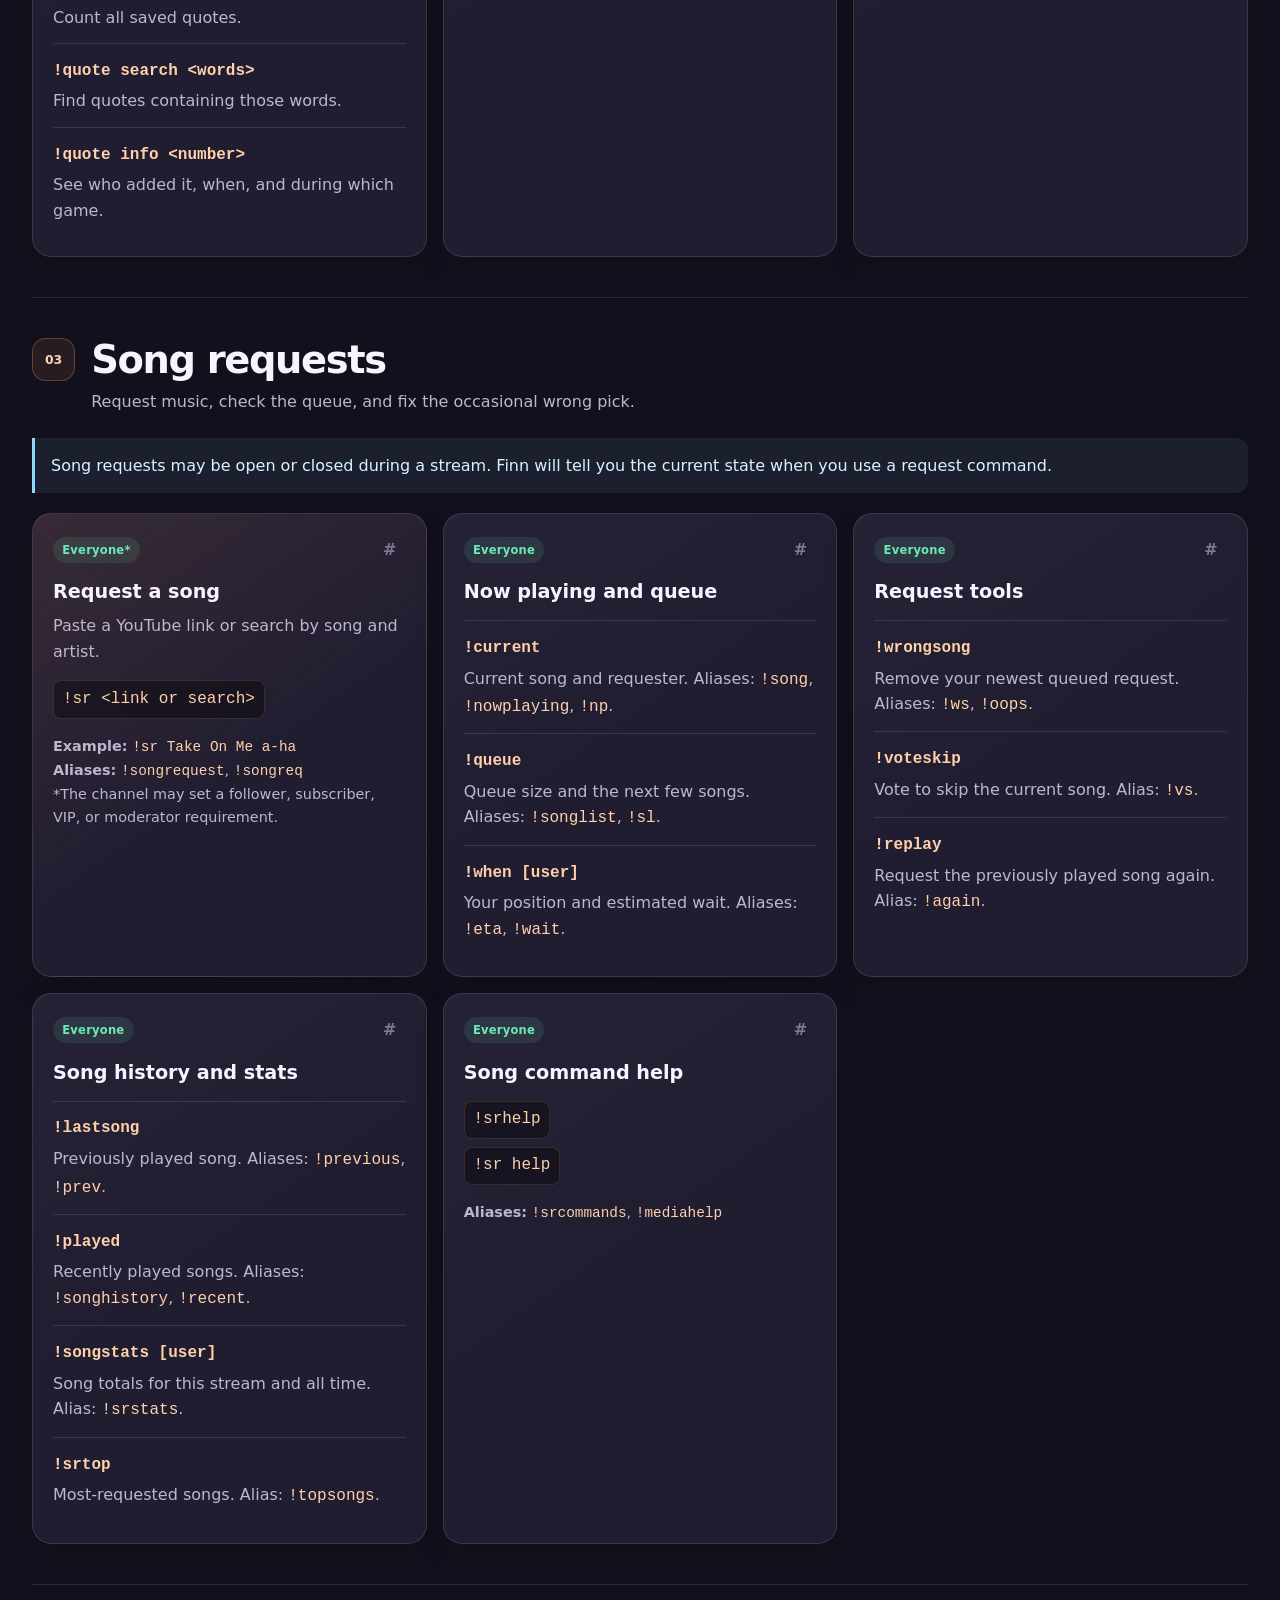
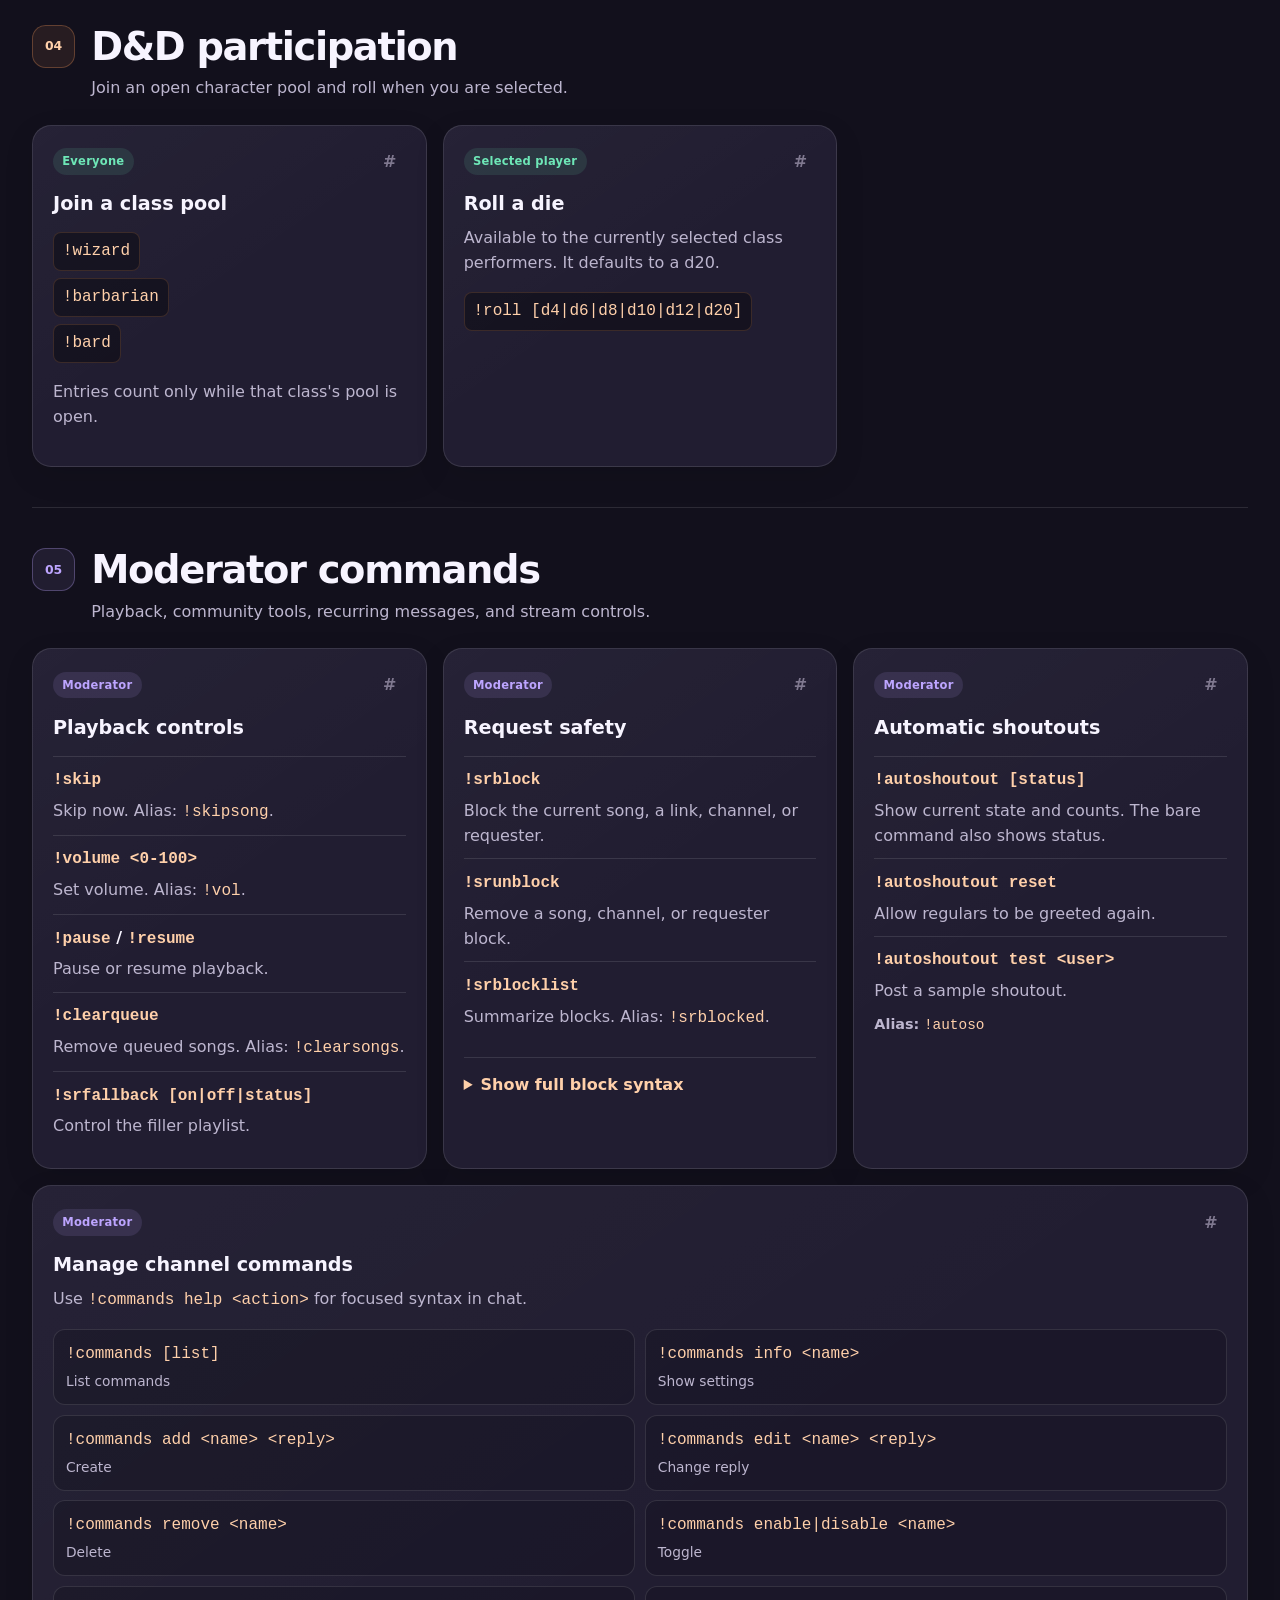
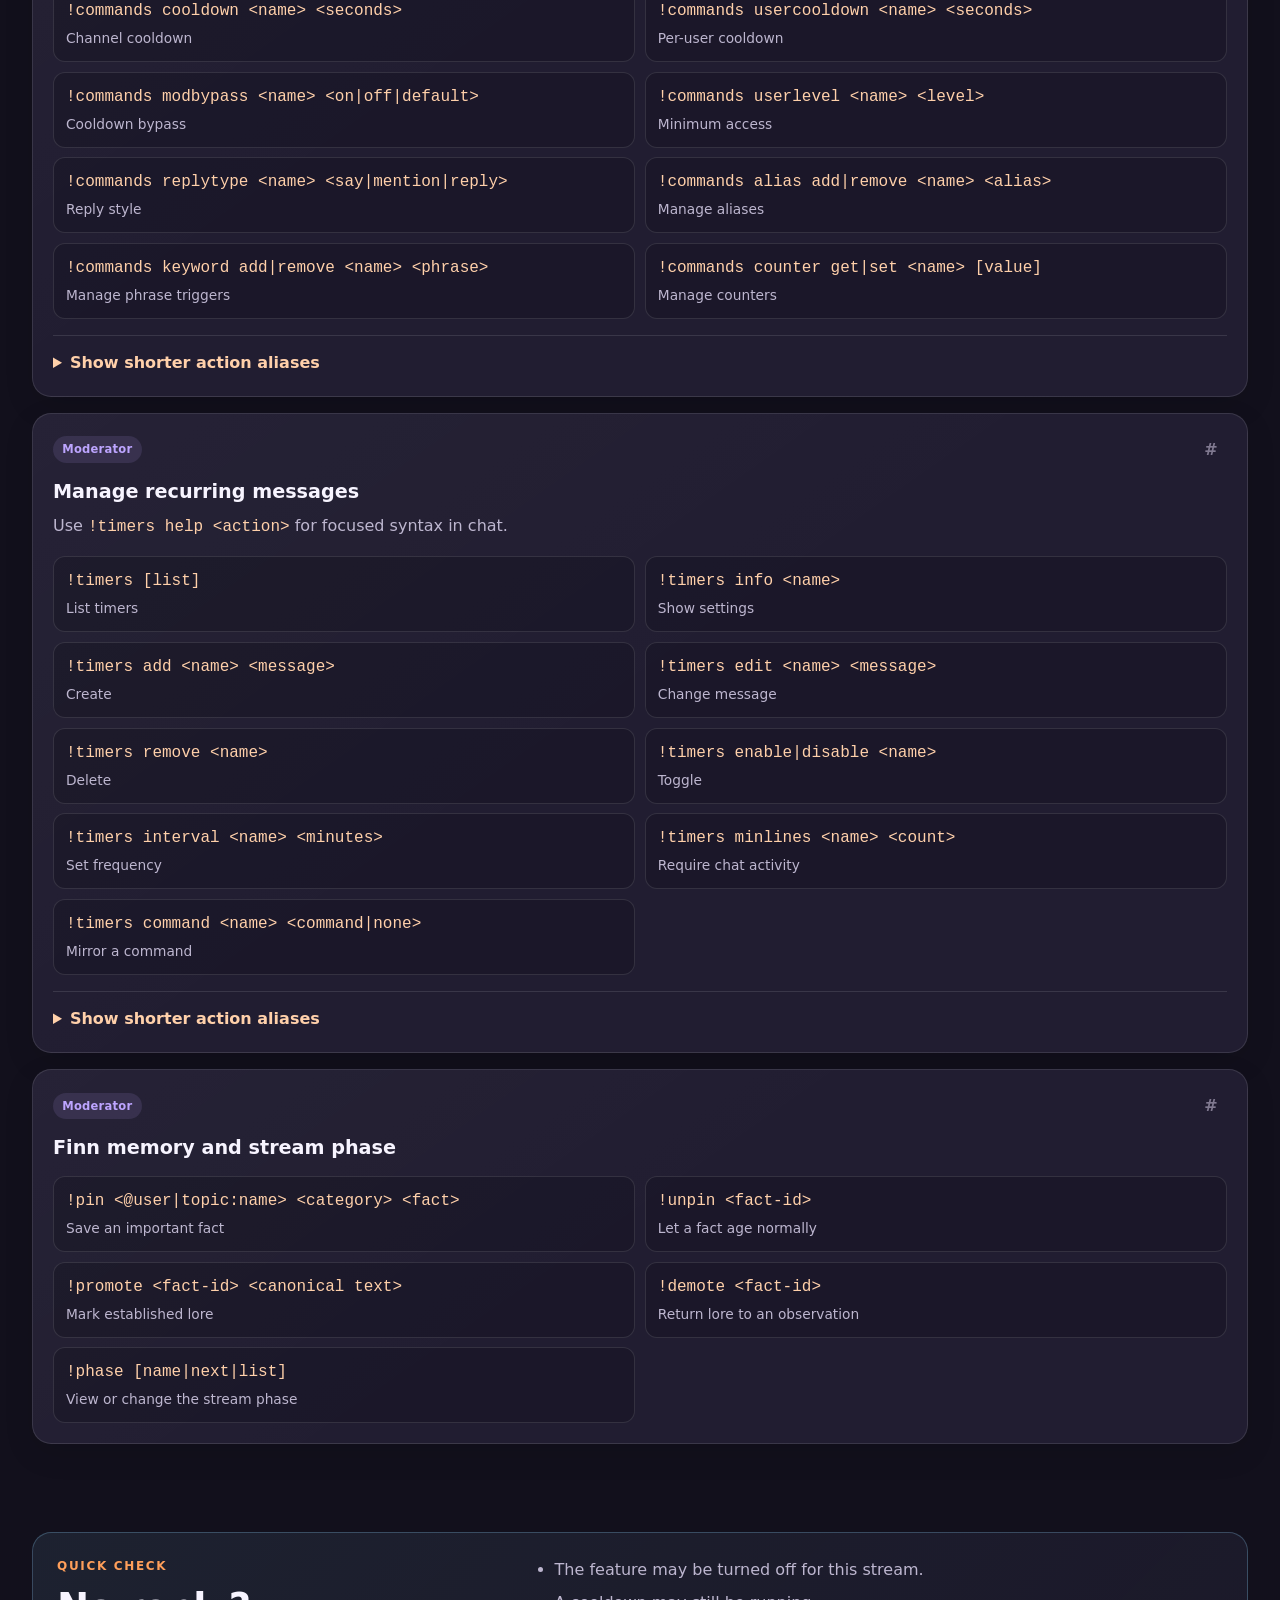
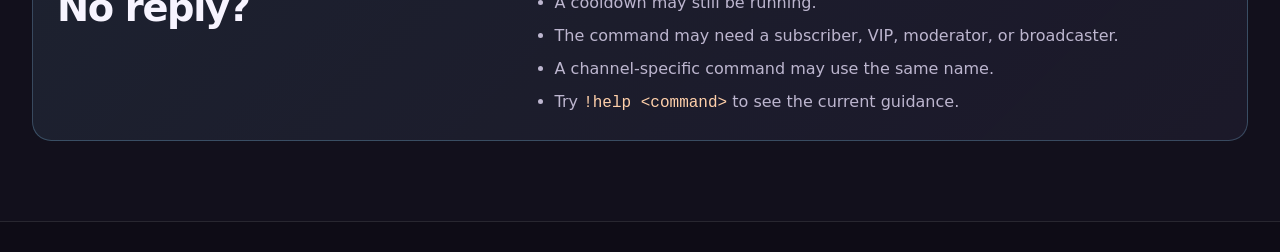
==== commit 3a9dd89f: "Add a separate public operator voice guide" ====
--- a/index.html
+++ b/index.html
@@ -202,13 +202,8 @@
                 <dt><code>!leaderboard</code></dt>
                 <dd>Show the channel's current top point balances.</dd>
               </div>
-              <div>
-                <dt><code>!gamble &lt;amount|all&gt;</code></dt>
-                <dd>When the streamer opens the game, wager whole points during a live stream. <code>all</code> uses your balance up to the channel limit.</dd>
-              </div>
             </dl>
             <p class="fine-print">Finn awards occasional eligible chat activity only while the stream is confirmed live. Commands, configured bot accounts, offline messages, and rapid repeats do not earn. Silent lurking is not counted as watch time.</p>
-            <p class="fine-print">Gambling is off by default, uses no AI or TTS, and only settles while the stream is confirmed live. The channel controls the wager limits, cooldowns, odds, and payout.</p>
           </article>
 
           <article class="command-card" id="shoutouts" data-access="everyone">
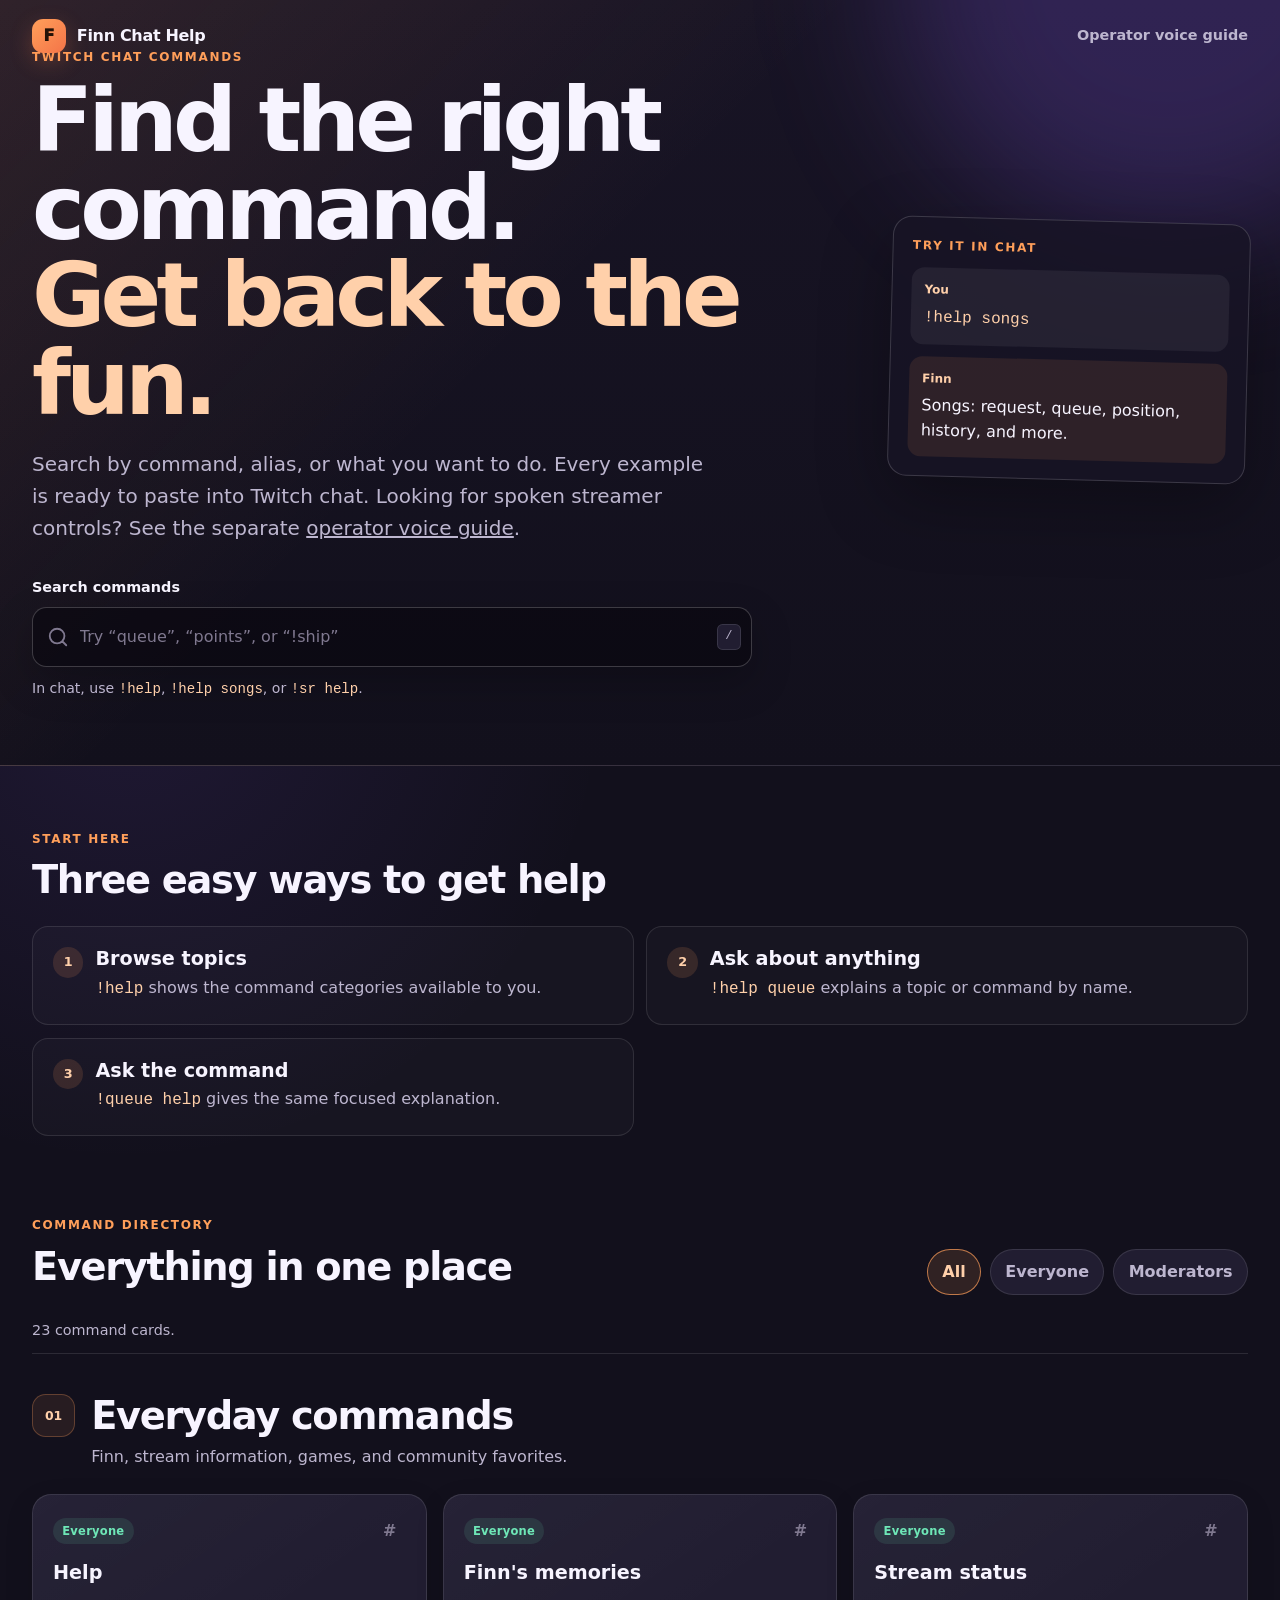
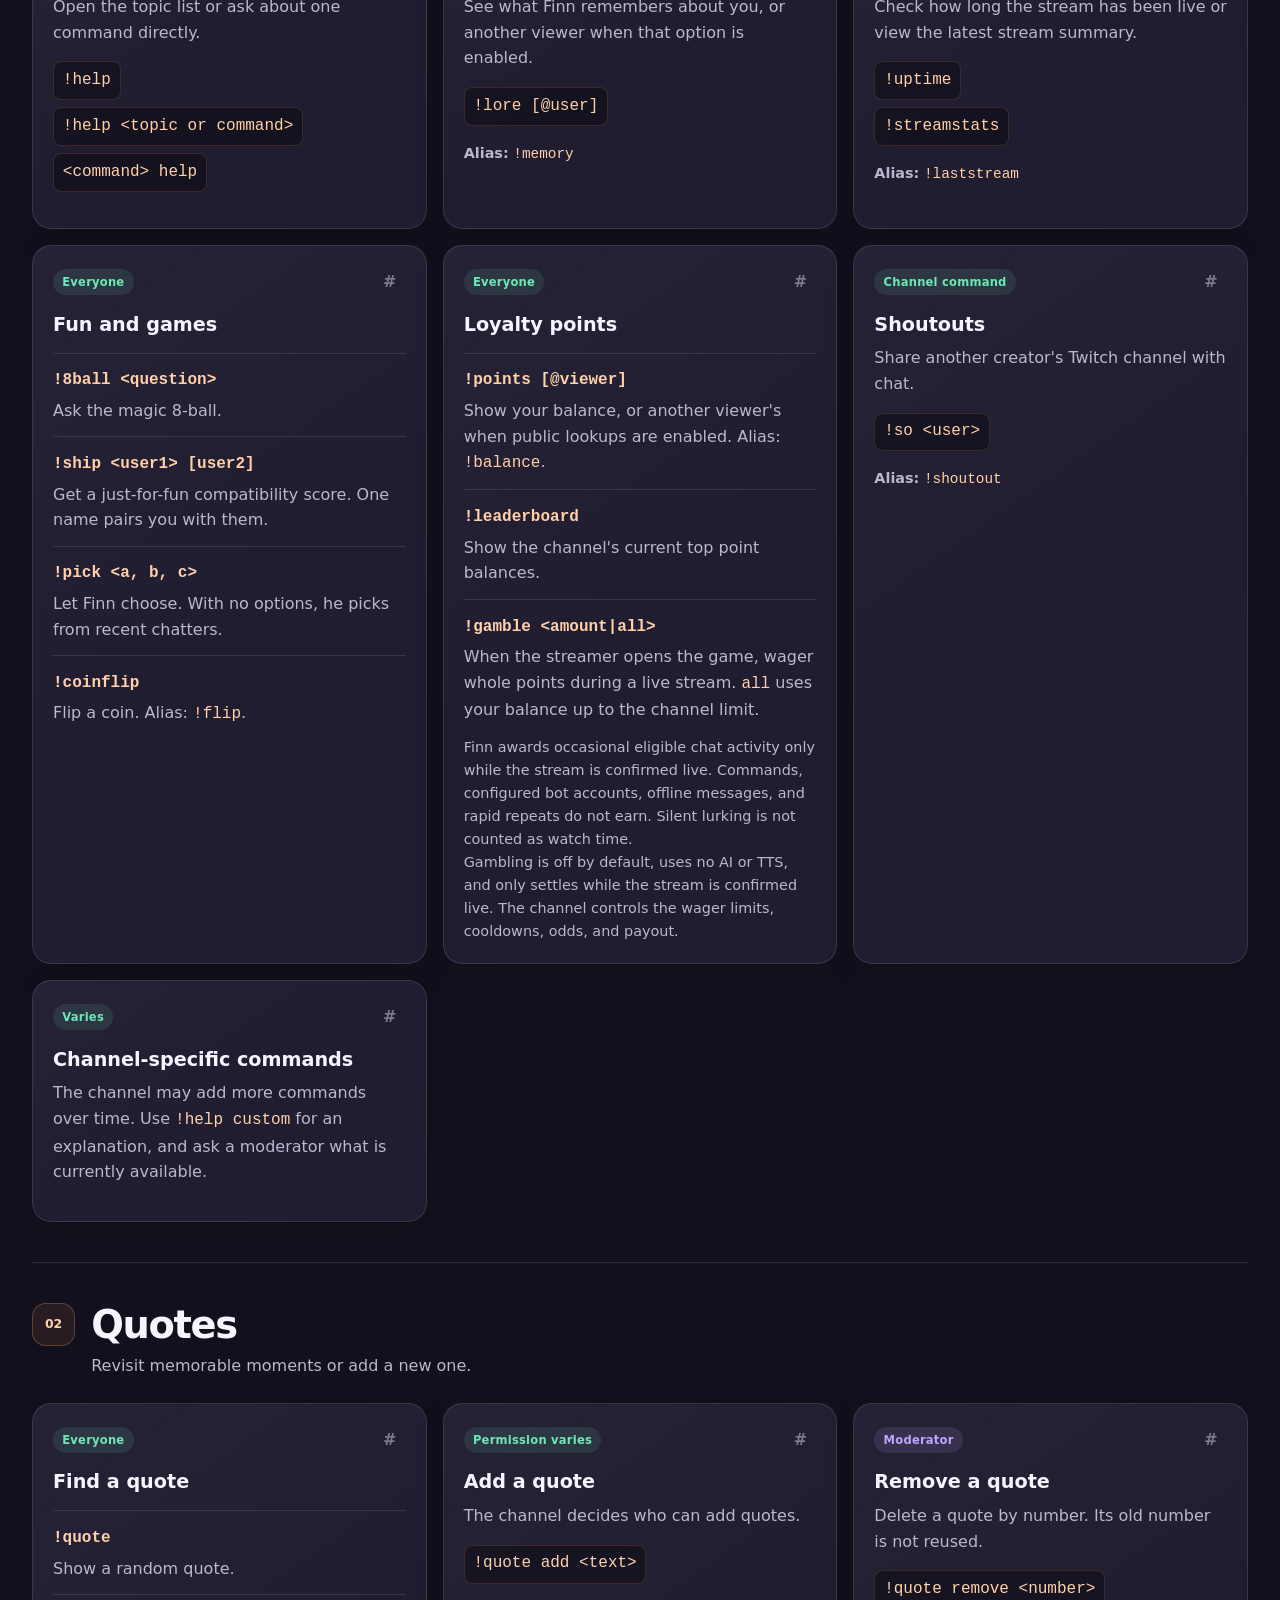
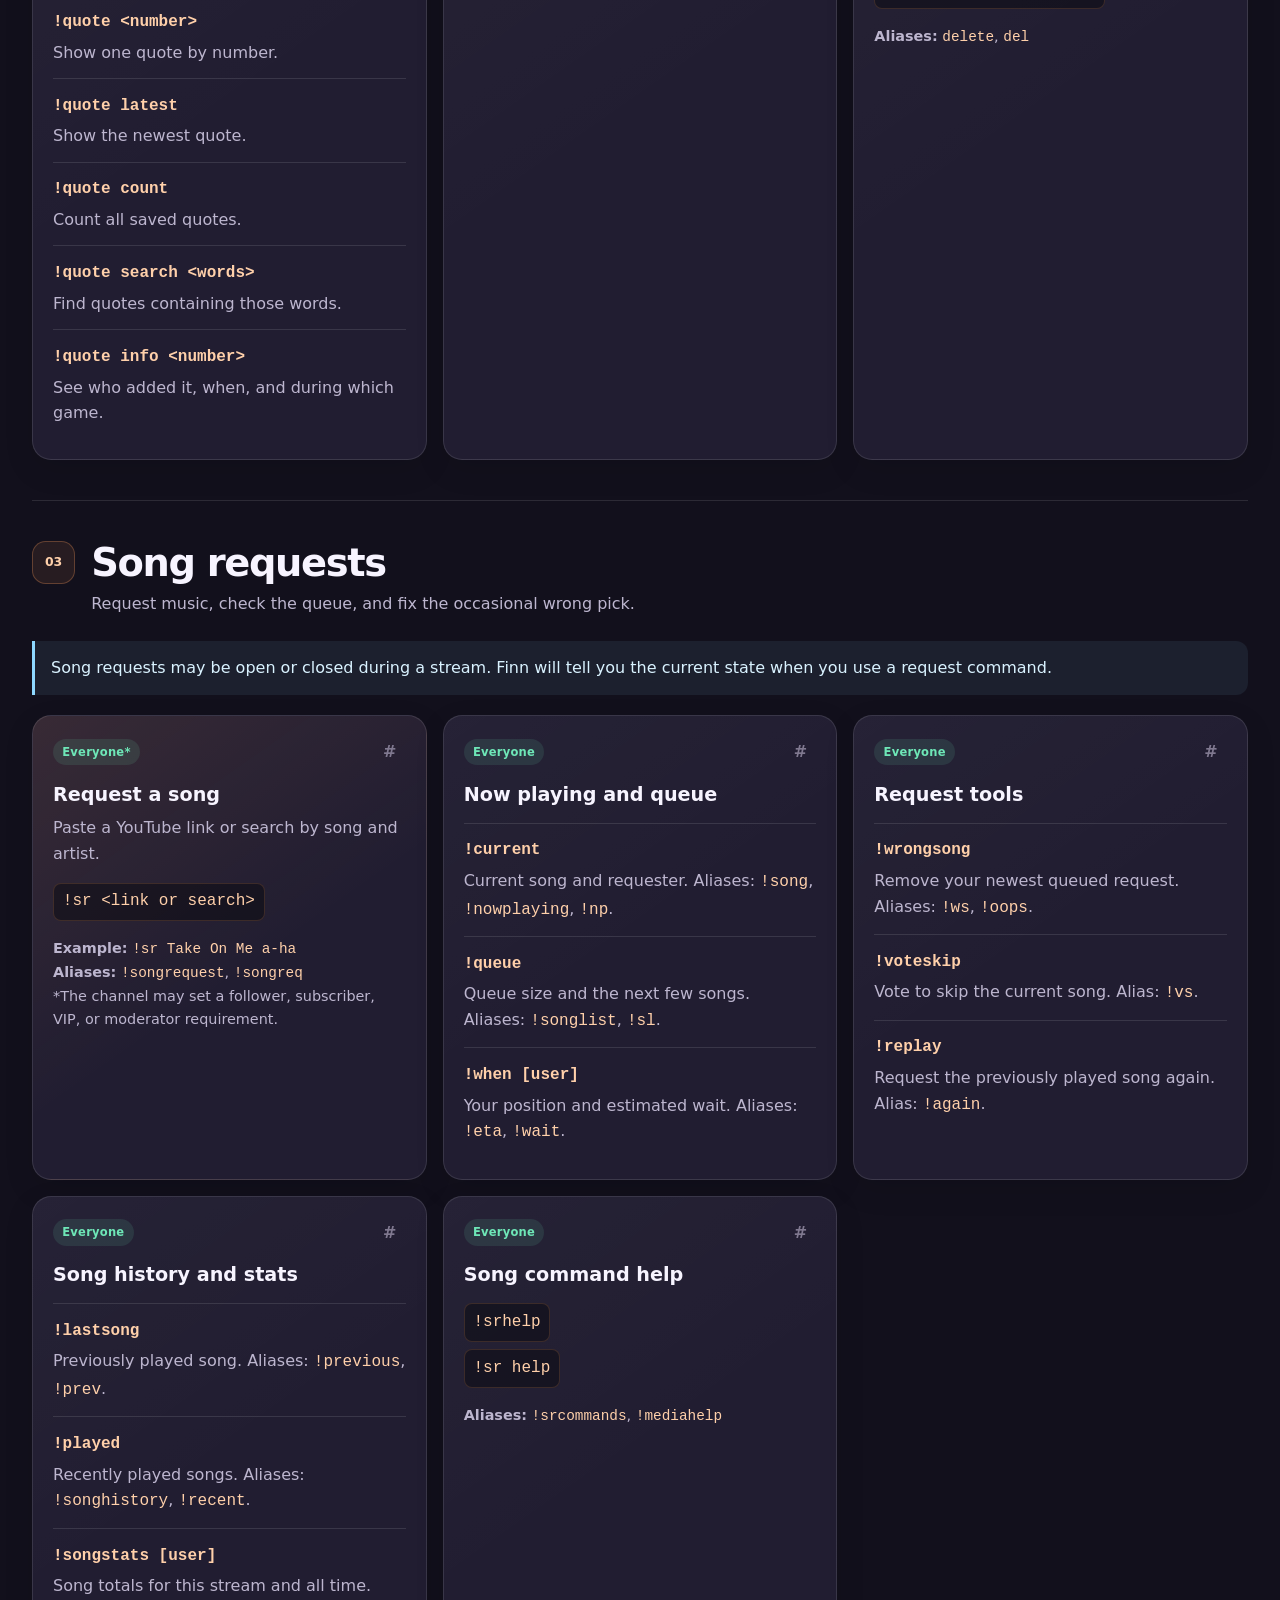
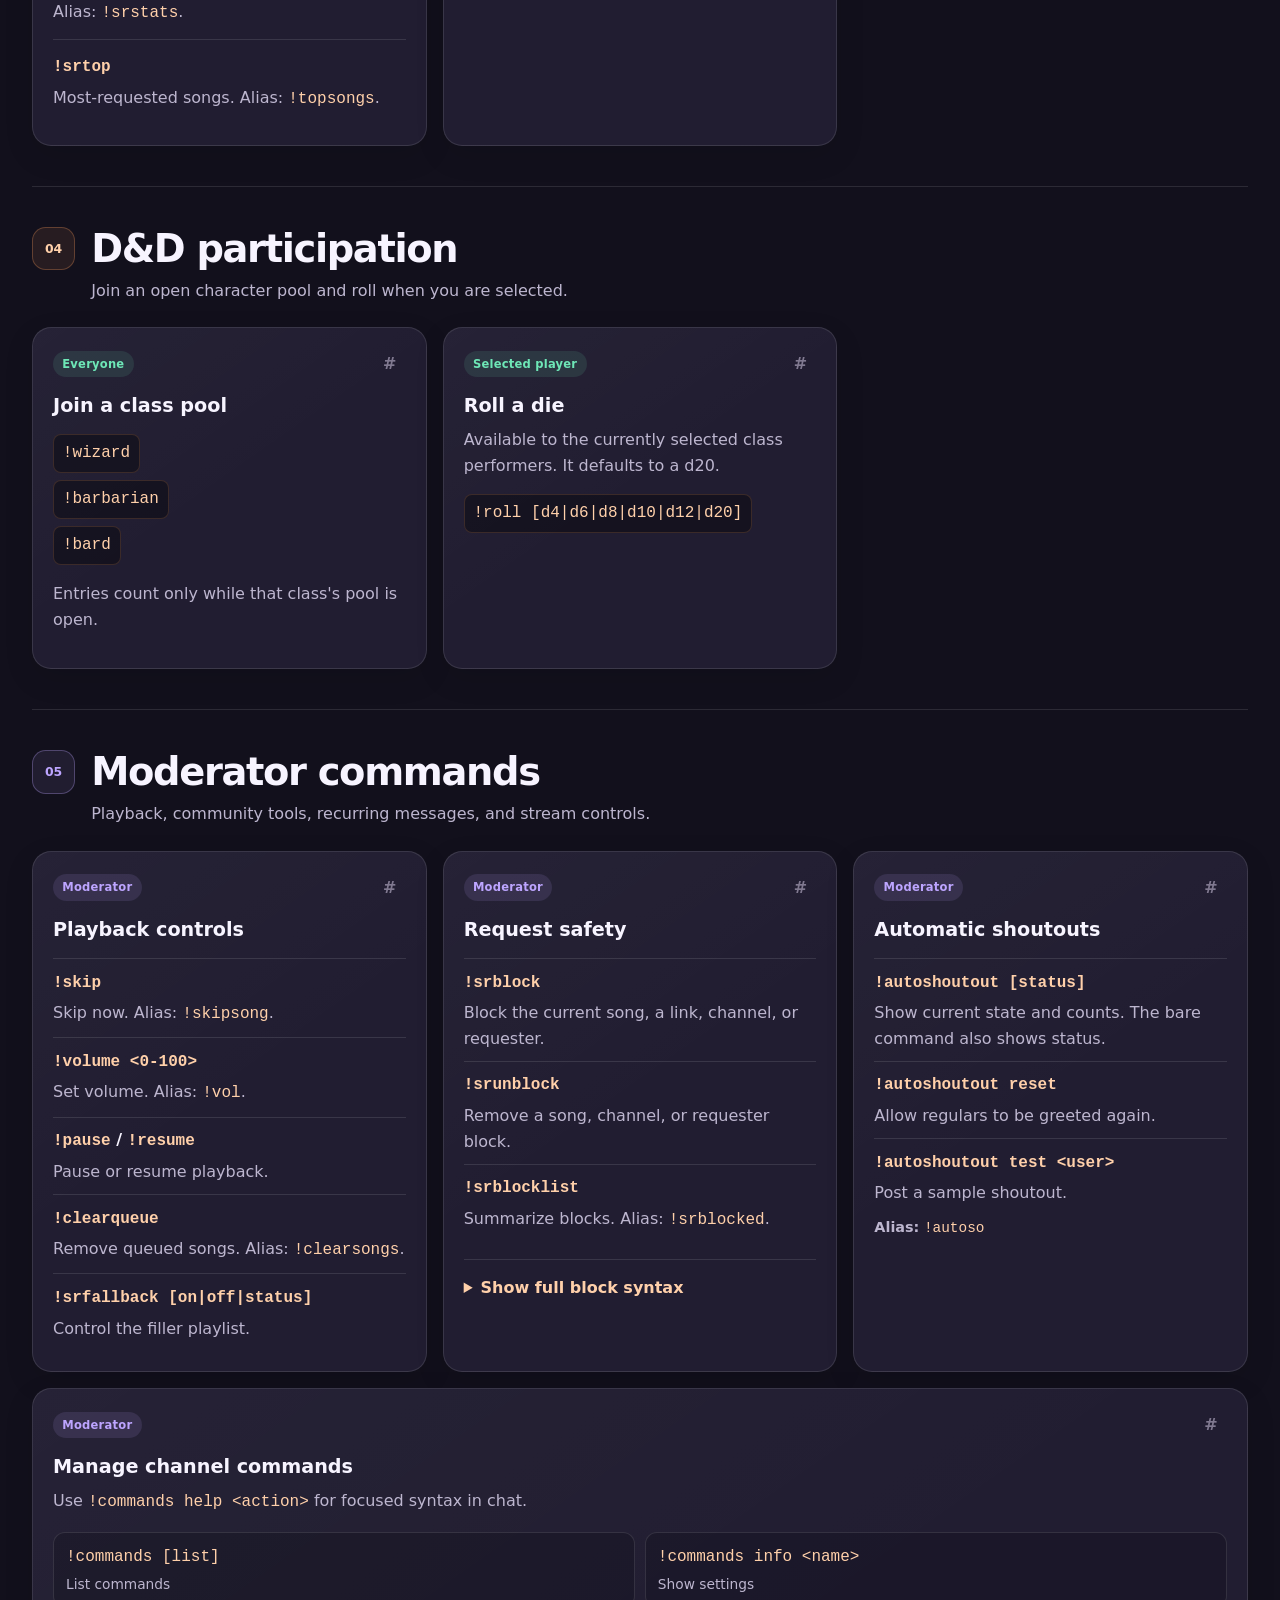
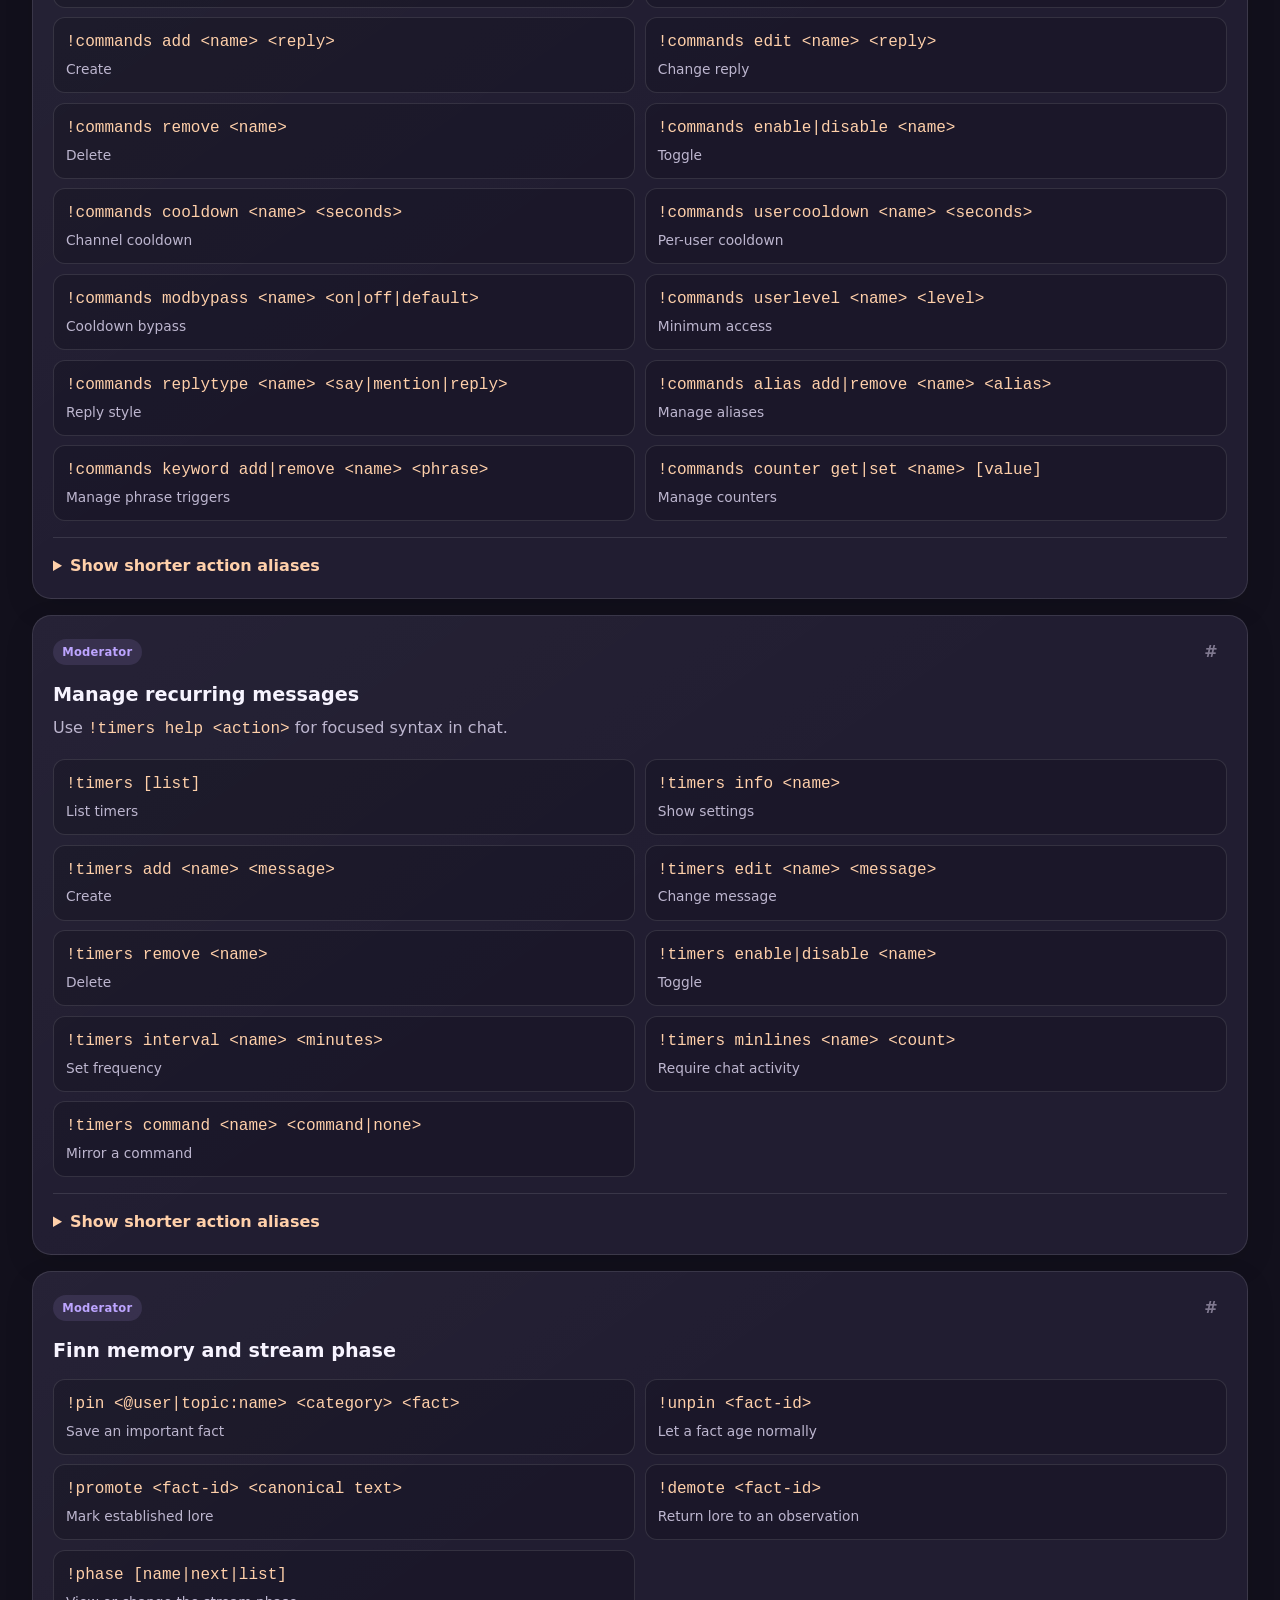
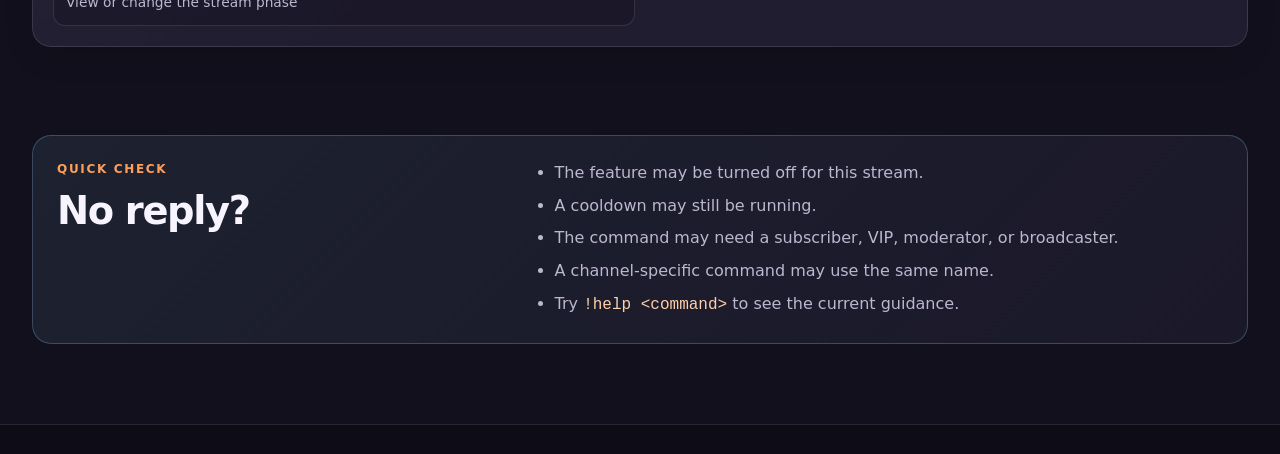
==== commit f75d12b2: "Document the loyalty gamble command (#2)" ====
--- a/index.html
+++ b/index.html
@@ -202,8 +202,13 @@
                 <dt><code>!leaderboard</code></dt>
                 <dd>Show the channel's current top point balances.</dd>
               </div>
+              <div>
+                <dt><code>!gamble &lt;amount|all&gt;</code></dt>
+                <dd>When the streamer opens the game, wager whole points during a live stream. <code>all</code> uses your balance up to the channel limit.</dd>
+              </div>
             </dl>
             <p class="fine-print">Finn awards occasional eligible chat activity only while the stream is confirmed live. Commands, configured bot accounts, offline messages, and rapid repeats do not earn. Silent lurking is not counted as watch time.</p>
+            <p class="fine-print">Gambling is off by default, uses no AI or TTS, and only settles while the stream is confirmed live. The channel controls the wager limits, cooldowns, odds, and payout.</p>
           </article>
 
           <article class="command-card" id="shoutouts" data-access="everyone">
